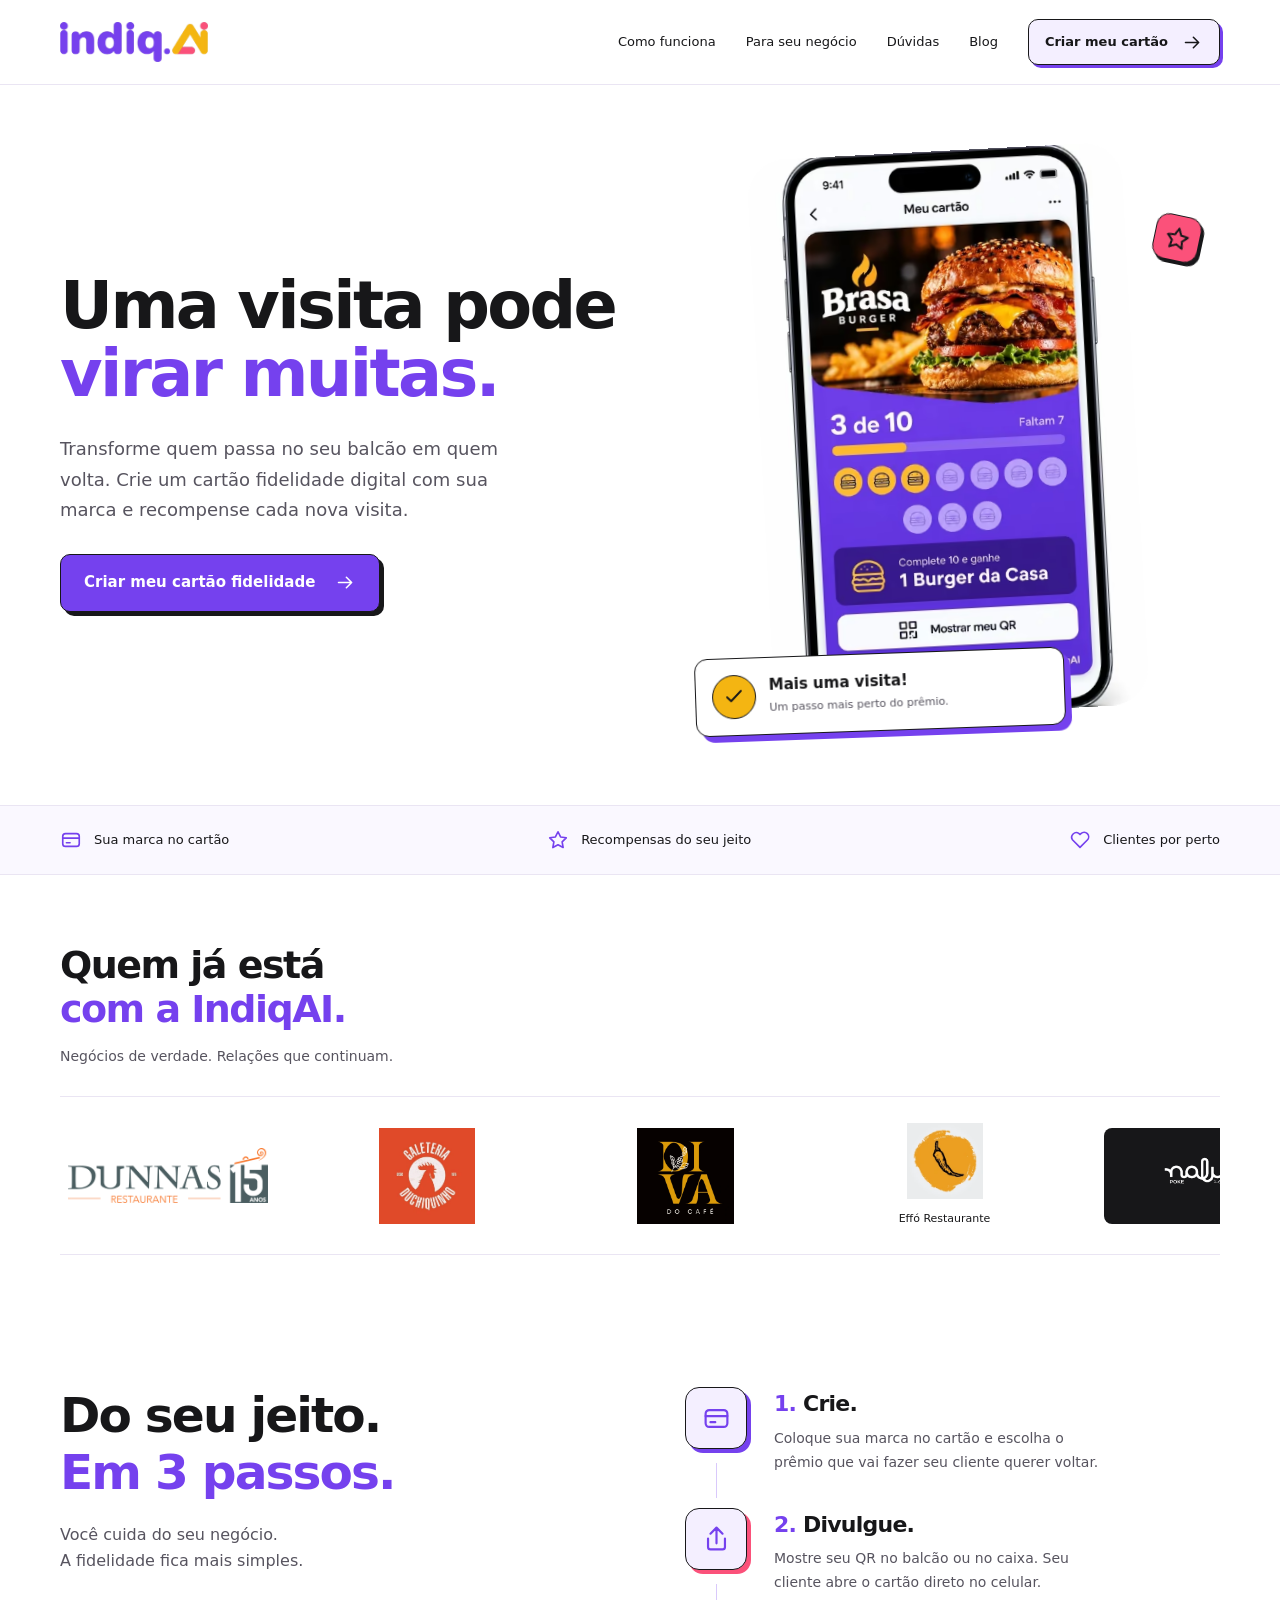
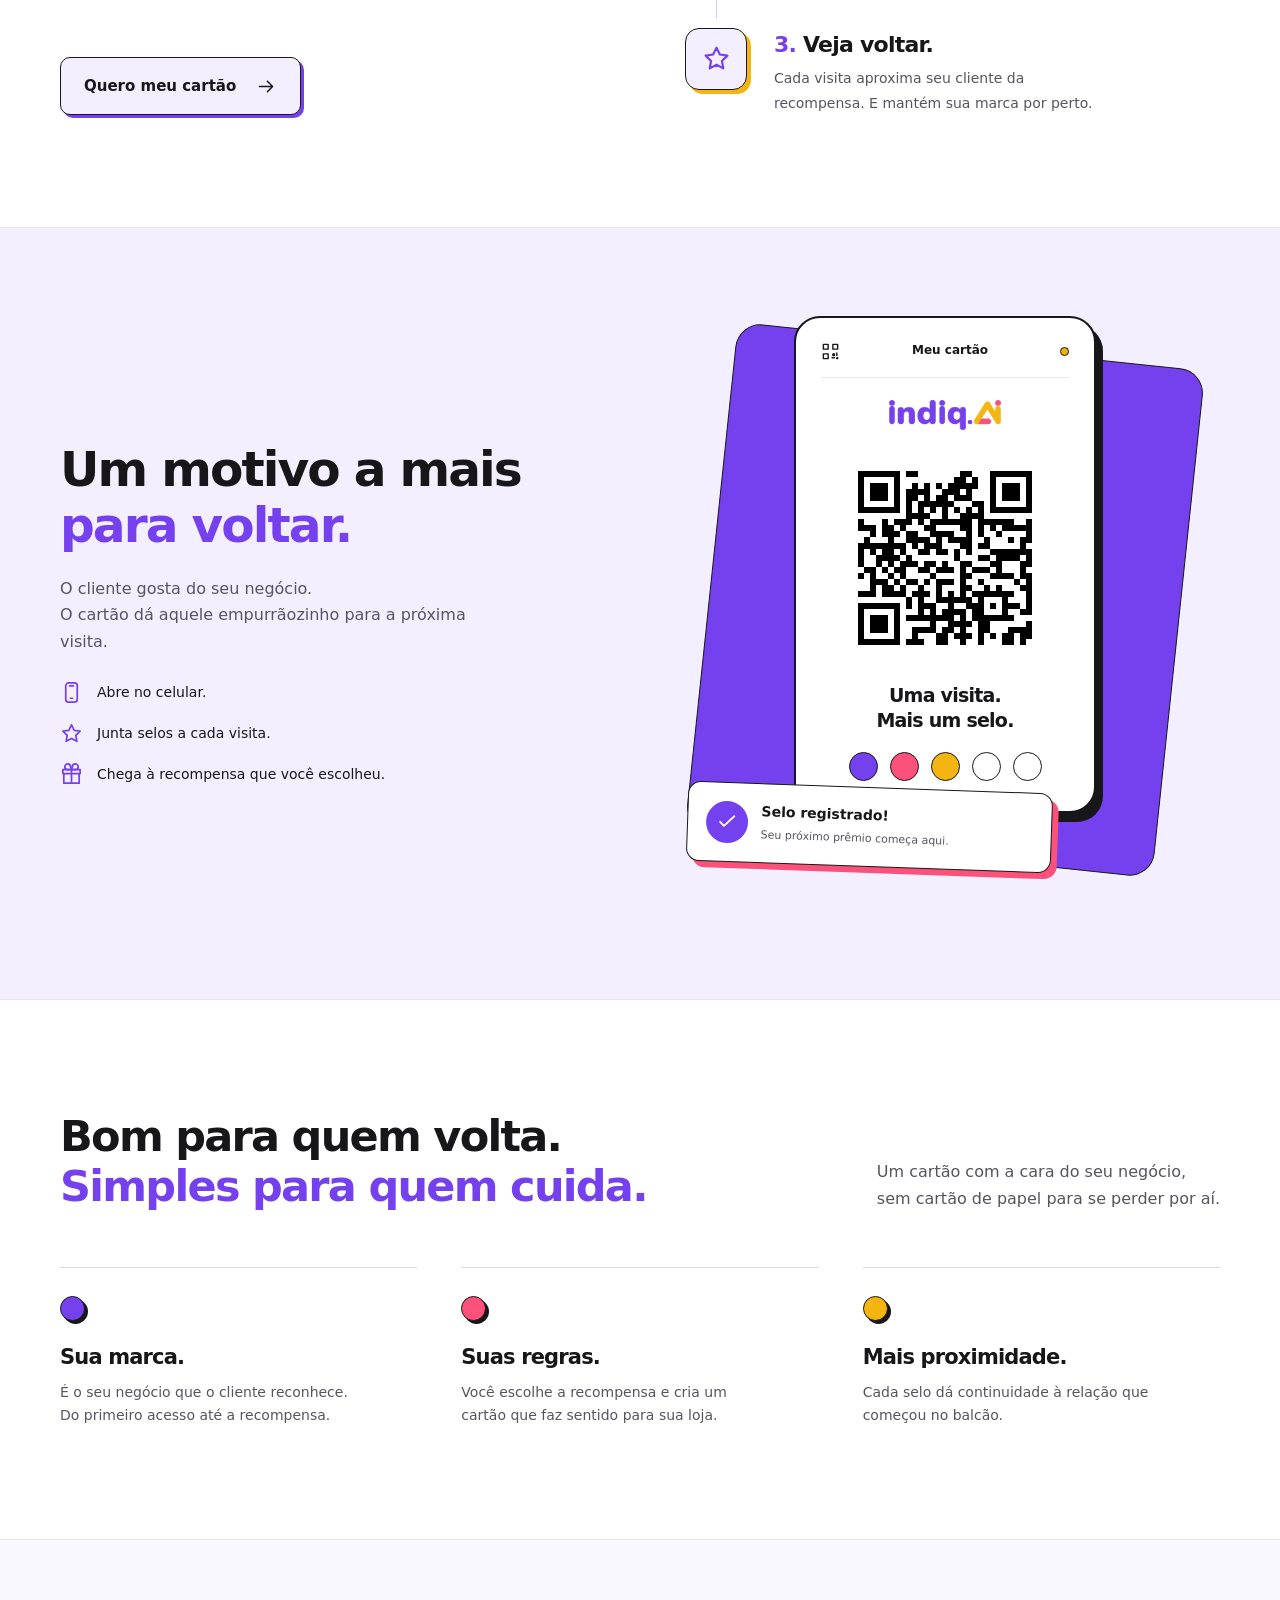
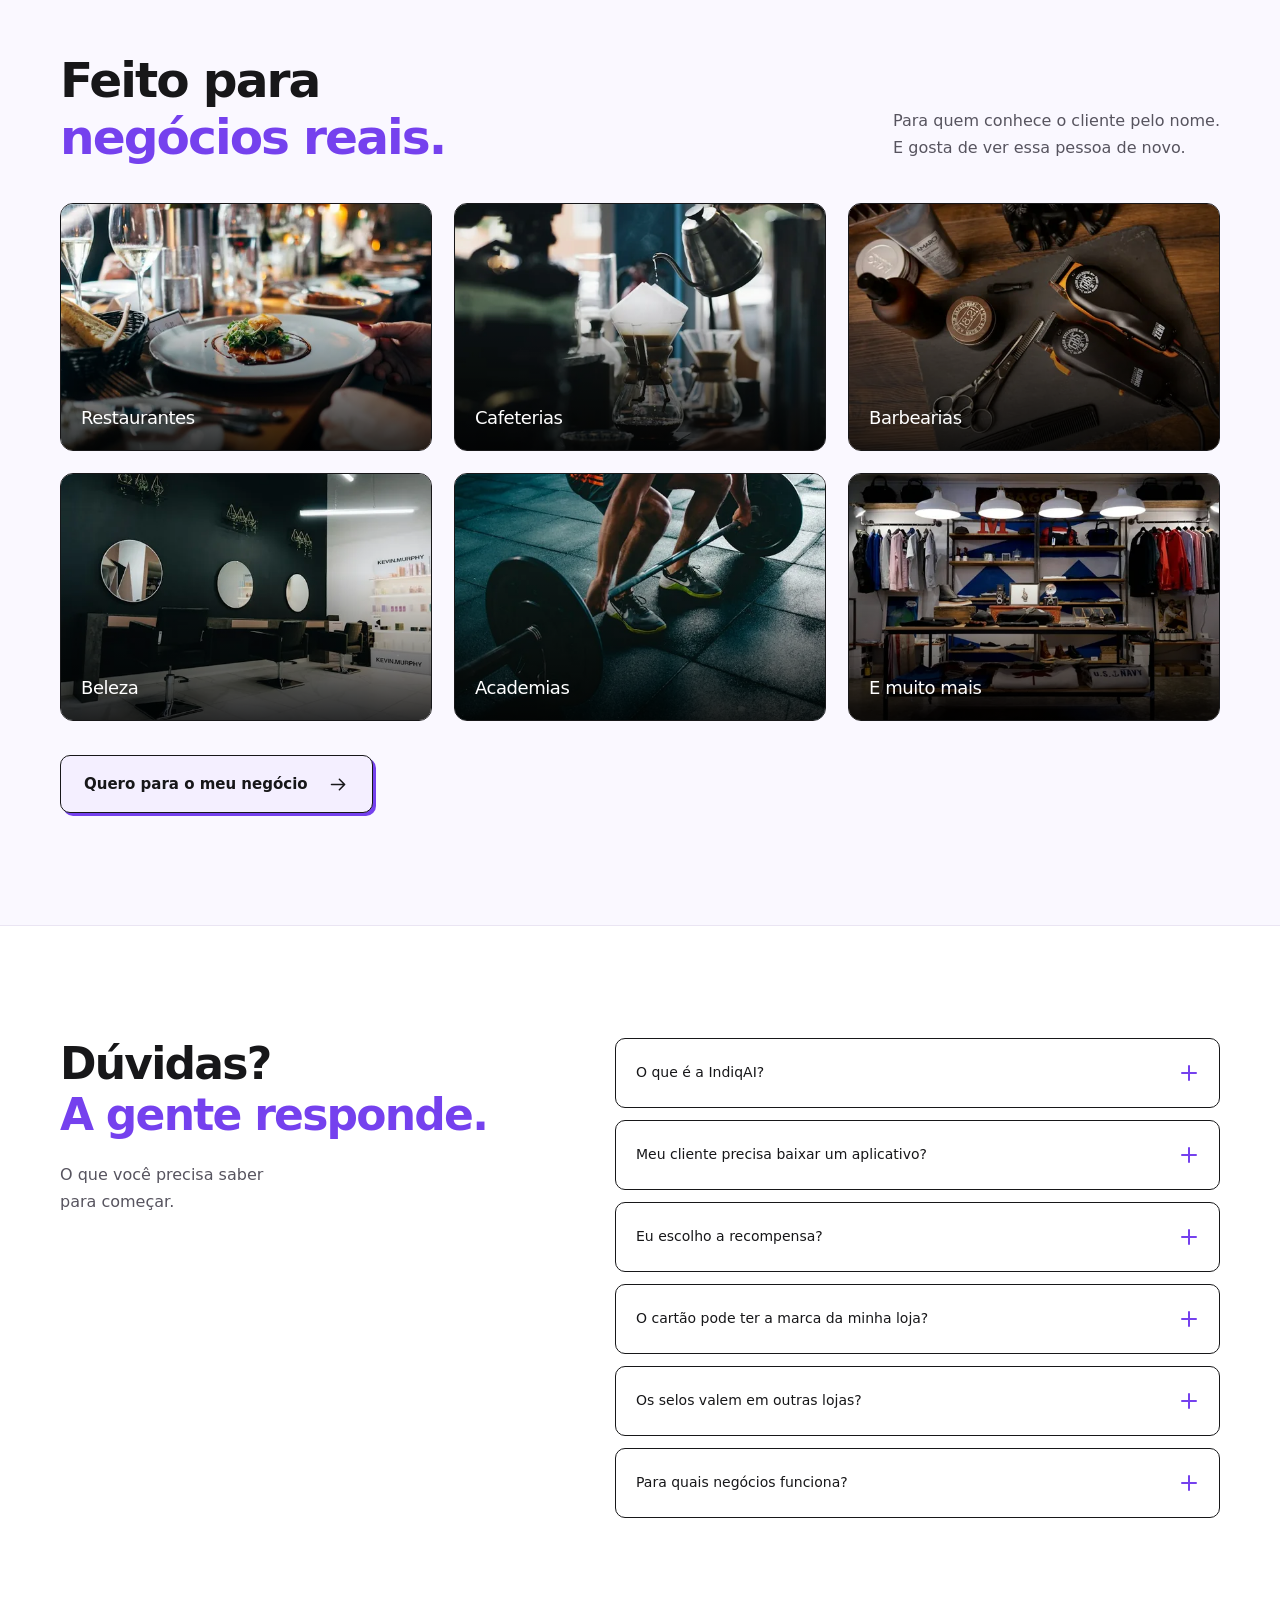
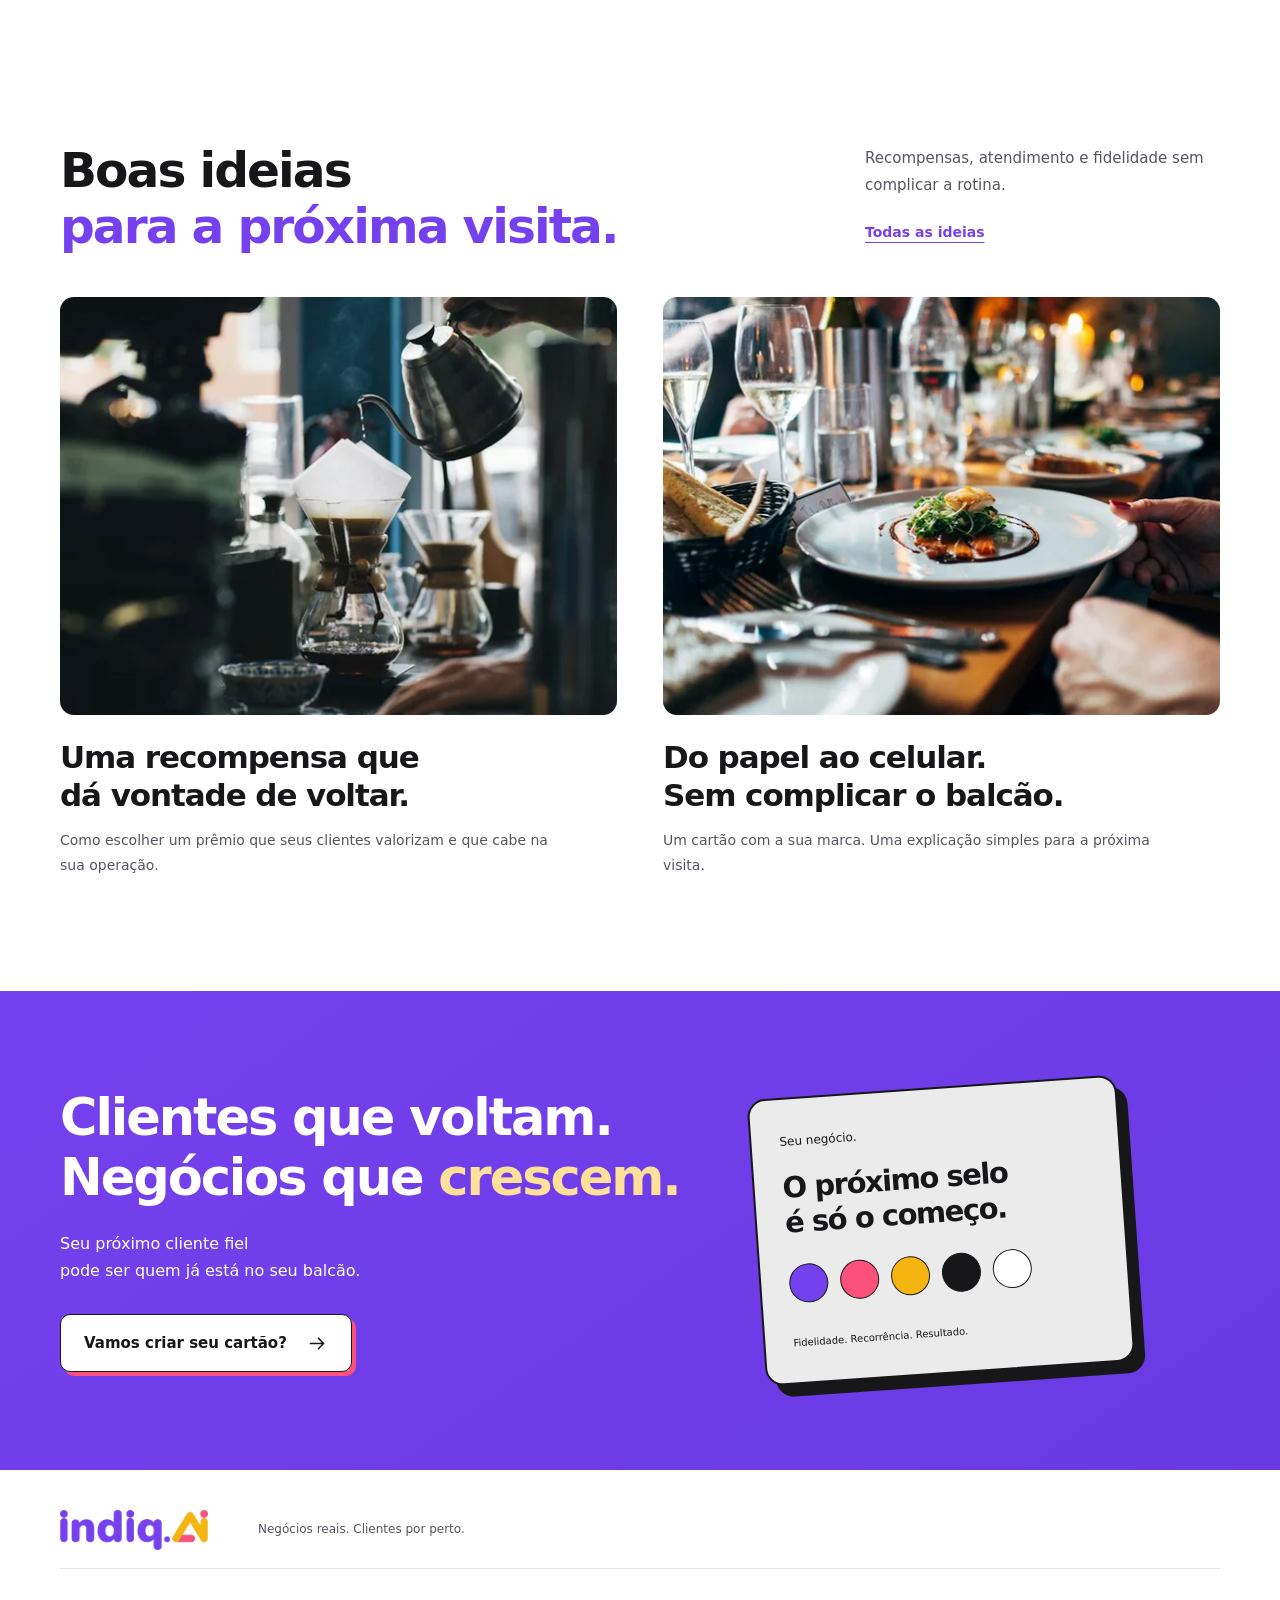
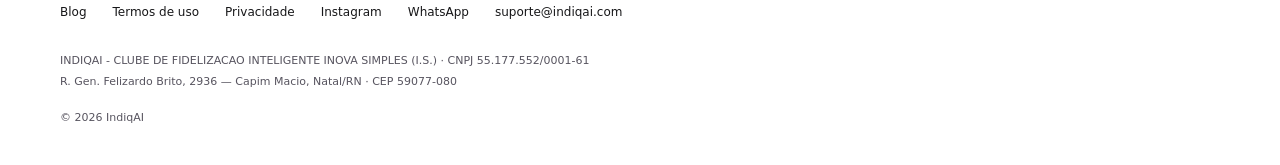
==== index.html @ dcc6f7d6 "Refine brand details, continuous motion, customer reel and blog" ====
<!doctype html>
<html lang="pt-BR">
<head>
  <meta charset="utf-8">
  <meta name="viewport" content="width=device-width, initial-scale=1">
  <script>document.documentElement.classList.add('js')</script>
  <meta name="theme-color" content="#7541ee">
  <title>IndiqAI — Uma visita pode virar muitas.</title>
  <meta name="description" content="Crie um cartão de fidelidade digital com a sua marca. Divulgue seu QR, registre visitas e dê aos seus clientes um motivo a mais para voltar.">
  <link rel="canonical" href="https://indiqai.com/">
  <link rel="icon" href="./assets/brand/indiqai-icon.png" type="image/png">
  <link rel="apple-touch-icon" href="./assets/brand/apple-touch-icon.png">
  <link rel="preload" href="./assets/fonts/poppins-400.woff2" as="font" type="font/woff2" crossorigin>
  <link rel="preload" href="./assets/fonts/poppins-600.woff2" as="font" type="font/woff2" crossorigin>
  <link rel="preload" href="./assets/card-demo-800.avif" as="image" type="image/avif" imagesrcset="./assets/card-demo-540.avif 540w, ./assets/card-demo-800.avif 800w" imagesizes="(max-width: 350px) 253px, (max-width: 767px) 302px, 375px" fetchpriority="high">
  <link rel="stylesheet" href="./styles.css">
  <script src="./site.js" defer></script>
  <meta property="og:type" content="website">
  <meta property="og:locale" content="pt_BR">
  <meta property="og:site_name" content="IndiqAI">
  <meta property="og:title" content="IndiqAI — Uma visita pode virar muitas.">
  <meta property="og:description" content="Sua marca no cartão. Um motivo a mais para o cliente voltar.">
  <meta property="og:url" content="https://indiqai.com/">
  <meta name="twitter:card" content="summary">
  <meta name="twitter:title" content="IndiqAI — Uma visita pode virar muitas.">
  <meta name="twitter:description" content="Cartão de fidelidade digital para negócios reais.">
  <script type="application/ld+json">
  {"@context": "https://schema.org", "@type": "Organization", "name": "IndiqAI", "legalName": "INDIQAI - CLUBE DE FIDELIZACAO INTELIGENTE INOVA SIMPLES (I.S.)", "taxID": "55.177.552/0001-61", "url": "https://indiqai.com/", "email": "suporte@indiqai.com", "sameAs": ["https://www.instagram.com/indiq.ai/"], "description": "Cartão fidelidade digital para negócios locais."}
  </script>
  <script type="application/ld+json">
  {"@context":"https://schema.org","@type":"FAQPage","mainEntity":[
    {"@type":"Question","name":"O que é a IndiqAI?","acceptedAnswer":{"@type":"Answer","text":"A IndiqAI ajuda negócios locais a criar um cartão de fidelidade digital com a própria marca. Você define a recompensa e seus clientes acumulam visitas até chegar ao prêmio."}},
    {"@type":"Question","name":"Meu cliente precisa baixar um aplicativo?","acceptedAnswer":{"@type":"Answer","text":"Não. O cartão pode ser acessado pelo navegador do celular. Assim, seu cliente participa sem precisar instalar um aplicativo."}},
    {"@type":"Question","name":"Eu escolho a recompensa?","acceptedAnswer":{"@type":"Answer","text":"Sim. A recompensa e as regras do cartão são do seu negócio. Pode ser aquele café, um produto ou um serviço que faça sentido para seus clientes."}},
    {"@type":"Question","name":"O cartão pode ter a marca da minha loja?","acceptedAnswer":{"@type":"Answer","text":"Sim. Seu cartão leva a identidade do seu negócio. O cliente reconhece a sua marca em cada visita."}},
    {"@type":"Question","name":"Os selos valem em outras lojas?","acceptedAnswer":{"@type":"Answer","text":"Não. Cada negócio tem o próprio cartão. Os selos e as recompensas ficam ligados à loja onde o cliente participa."}},
    {"@type":"Question","name":"Para quais negócios funciona?","acceptedAnswer":{"@type":"Answer","text":"Para negócios que atendem clientes recorrentes: restaurantes, cafeterias, barbearias, salões, academias e outros comércios e serviços locais."}}
  ]}
  </script>
</head>
<body>
  <svg class="svg-library" xmlns="http://www.w3.org/2000/svg" aria-hidden="true"><defs>
    <symbol id="i-arrow" viewBox="0 0 24 24"><path d="M4 12h15m-6-6 6 6-6 6"/></symbol>
    <symbol id="i-card" viewBox="0 0 24 24"><rect x="3" y="5" width="18" height="14" rx="3"/><path d="M3 10h18M7 15h4"/></symbol>
    <symbol id="i-share" viewBox="0 0 24 24"><path d="M12 16V3m-5 5 5-5 5 5M5 12v7a2 2 0 0 0 2 2h10a2 2 0 0 0 2-2v-7"/></symbol>
    <symbol id="i-qr" viewBox="0 0 24 24"><path d="M3 3h6v6H3zM15 3h6v6h-6zM3 15h6v6H3zM15 15h2v2h-2zM20 14v3M14 20h3M20 20h1v1h-1z"/></symbol>
    <symbol id="i-star" viewBox="0 0 24 24"><path d="m12 3 2.8 5.7 6.2.9-4.5 4.4 1.1 6.2-5.6-3-5.6 3 1.1-6.2L3 9.6l6.2-.9z"/></symbol>
    <symbol id="i-check" viewBox="0 0 24 24"><path d="m5 12 4 4L19 6"/></symbol>
    <symbol id="i-gift" viewBox="0 0 24 24"><path d="M4 11h16v10H4zM3 7h18v4H3zM12 7v14"/><path d="M12 7H8a3 3 0 1 1 3-3l1 3Zm0 0h4a3 3 0 1 0-3-3l-1 3Z"/></symbol>
    <symbol id="i-heart" viewBox="0 0 24 24"><path d="M20 5a5 5 0 0 0-7 0l-1 1-1-1a5 5 0 0 0-7 7l8 8 8-8a5 5 0 0 0 0-7Z"/></symbol>
    <symbol id="i-phone" viewBox="0 0 24 24"><rect x="6" y="2" width="12" height="20" rx="3"/><path d="M10 5h4M11 18h2"/></symbol>
  </defs></svg>
  <a class="skip-link" href="#conteudo">Pular para o conteúdo</a>
  <header class="site-header">
    <div class="wrap header-inner">
      <a class="brand" href="#topo" aria-label="IndiqAI, início"><img src="./assets/brand/indiqai-logo.webp" width="148" height="40" alt=""></a>
      <button class="menu-toggle" aria-expanded="false" aria-controls="menu" aria-label="Abrir menu"><span></span><span></span></button>
      <nav class="nav" id="menu" aria-label="Navegação principal">
        <a href="#como-funciona">Como funciona</a><a href="#para-quem">Para seu negócio</a><a href="#duvidas">Dúvidas</a><a href="./blog/">Blog</a>
        <a class="button button-small" href="https://card.indiqai.com/#inicio"><span>Criar meu cartão</span><svg aria-hidden="true"><use href="#i-arrow"/></svg></a>
      </nav>
    </div>
  </header>
  <main id="conteudo">
    <section class="hero wrap" id="topo" aria-labelledby="hero-title">
      <div class="hero-copy">
        <h1 id="hero-title"><span>Uma visita pode</span><span class="purple">virar muitas.</span></h1>
        <p class="hero-lede">Transforme quem passa no seu balcão em quem volta. Crie um cartão fidelidade digital com sua marca e recompense cada nova visita.</p>
        <div class="hero-actions"><a class="button" href="https://card.indiqai.com/#inicio"><span>Criar meu cartão fidelidade</span><svg aria-hidden="true"><use href="#i-arrow"/></svg></a></div>

      </div>
      <div class="hero-scene" data-scene="hero" aria-label="Ilustração de um cartão digital de fidelidade">

        <div class="reward-seal" aria-hidden="true"><svg><use href="#i-star"/></svg></div>
        <picture><source type="image/avif" srcset="./assets/card-demo-540.avif 540w, ./assets/card-demo-800.avif 800w" sizes="(max-width: 350px) 253px, (max-width: 767px) 302px, 375px"><img class="hero-phone" src="./assets/card-demo-800.webp" srcset="./assets/card-demo-540.webp 540w, ./assets/card-demo-800.webp 800w" sizes="(max-width: 350px) 253px, (max-width: 767px) 302px, 375px" width="800" height="1200" alt="Cartão de demonstração da marca fictícia Brasa Burger: três de dez selos, progresso e um hambúrguer como recompensa." fetchpriority="high"></picture>
        <div class="visit-ticket"><span class="ticket-check" aria-hidden="true"><svg><use href="#i-check"/></svg></span><div><strong>Mais uma visita!</strong><span>Um passo mais perto do prêmio.</span></div></div>

      </div>
    </section>
    <div class="brand-line" aria-label="O cartão é do seu negócio"><div class="wrap"><span><svg aria-hidden="true"><use href="#i-card"/></svg>Sua marca no cartão</span><span><svg aria-hidden="true"><use href="#i-star"/></svg>Recompensas do seu jeito</span><span><svg aria-hidden="true"><use href="#i-heart"/></svg>Clientes por perto</span></div></div>
<section class="clients-section wrap" aria-labelledby="clients-title"><div class="clients-heading"><div><h2 id="clients-title">Quem já está<br><span class="purple">com a IndiqAI.</span></h2><p>Negócios de verdade. Relações que continuam.</p></div></div><div class="clients-viewport" role="region" aria-label="Clientes da IndiqAI"><div class="clients-track"><ul class="clients-group"><li><img src="./assets/clients/dunnas.webp" alt="Dunnas Restaurante" width="200" height="96" loading="lazy" decoding="async"></li><li><img src="./assets/clients/duchiquinho.webp" alt="Galeteria DuChiquinho" width="200" height="96" loading="lazy" decoding="async"></li><li><img src="./assets/clients/diva.webp" alt="Diva do Café" width="200" height="96" loading="lazy" decoding="async"></li><li><img src="./assets/clients/effo.webp" alt="Effó" width="200" height="96" loading="lazy" decoding="async"><span aria-hidden="true">Effó Restaurante</span></li><li><img src="./assets/clients/nalu.webp" alt="Nalu Poke" width="200" height="96" loading="lazy" decoding="async"></li><li><img src="./assets/clients/servclub.webp" alt="ServClub" width="200" height="96" loading="lazy" decoding="async"></li><li><img src="./assets/clients/visione.webp" alt="Óticas Visione" width="200" height="96" loading="lazy" decoding="async"></li><li><img src="./assets/clients/conexao-hub.svg" alt="Conexão Hub" width="200" height="96" loading="lazy" decoding="async"></li></ul><ul class="clients-group clients-repeat" aria-hidden="true"><li><img src="./assets/clients/dunnas.webp" alt="" width="200" height="96" loading="lazy" decoding="async"></li><li><img src="./assets/clients/duchiquinho.webp" alt="" width="200" height="96" loading="lazy" decoding="async"></li><li><img src="./assets/clients/diva.webp" alt="" width="200" height="96" loading="lazy" decoding="async"></li><li><img src="./assets/clients/effo.webp" alt="" width="200" height="96" loading="lazy" decoding="async"><span aria-hidden="true">Effó Restaurante</span></li><li><img src="./assets/clients/nalu.webp" alt="" width="200" height="96" loading="lazy" decoding="async"></li><li><img src="./assets/clients/servclub.webp" alt="" width="200" height="96" loading="lazy" decoding="async"></li><li><img src="./assets/clients/visione.webp" alt="" width="200" height="96" loading="lazy" decoding="async"></li><li><img src="./assets/clients/conexao-hub.svg" alt="" width="200" height="96" loading="lazy" decoding="async"></li></ul></div></div></section>
    <section class="section how wrap" id="como-funciona" aria-labelledby="how-title">
      <div class="section-intro"><h2 id="how-title">Do seu jeito.<br><span class="purple">Em 3 passos.</span></h2><p>Você cuida do seu negócio.<br>A fidelidade fica mais simples.</p></div>
      <ol class="steps">
        <li><span class="step-art" aria-hidden="true"><svg><use href="#i-card"/></svg></span><div><h3><span>1.</span> Crie.</h3><p>Coloque sua marca no cartão e escolha o prêmio que vai fazer seu cliente querer voltar.</p></div></li>
        <li><span class="step-art" aria-hidden="true"><svg><use href="#i-share"/></svg></span><div><h3><span>2.</span> Divulgue.</h3><p>Mostre seu QR no balcão ou no caixa. Seu cliente abre o cartão direto no celular.</p></div></li>
        <li><span class="step-art" aria-hidden="true"><svg><use href="#i-star"/></svg></span><div><h3><span>3.</span> Veja voltar.</h3><p>Cada visita aproxima seu cliente da recompensa. E mantém sua marca por perto.</p></div></li>
      </ol>
      <a class="button how-cta" href="https://card.indiqai.com/#inicio"><span>Quero meu cartão</span><svg aria-hidden="true"><use href="#i-arrow"/></svg></a>
    </section>
    <section class="customer-section" aria-labelledby="customer-title">
      <div class="wrap customer-layout">
        <div class="customer-copy"><h2 id="customer-title">Um motivo a mais<br><span class="purple">para voltar.</span></h2><p>O cliente gosta do seu negócio.<br>O cartão dá aquele empurrãozinho para a próxima visita.</p><ul class="benefit-list"><li><svg aria-hidden="true"><use href="#i-phone"/></svg><span>Abre no celular.</span></li><li><svg aria-hidden="true"><use href="#i-star"/></svg><span>Junta selos a cada visita.</span></li><li><svg aria-hidden="true"><use href="#i-gift"/></svg><span>Chega à recompensa que você escolheu.</span></li></ul></div>
        <div class="qr-scene" data-scene="qr">
          <div class="qr-backplate" aria-hidden="true"></div>
          <div class="qr-card"><div class="qr-heading"><svg aria-hidden="true"><use href="#i-qr"/></svg><strong>Meu cartão</strong><span class="qr-dot" aria-hidden="true"></span></div><div class="qr-brand"><img src="./assets/brand/indiqai-logo.webp" width="112" height="30" alt="IndiqAI"></div><div class="qr-code"><img src="./assets/demo-qr.svg" width="222" height="222" alt="QR de demonstração que leva à página do IndiqAI Card."><div class="scan-line" aria-hidden="true"></div></div><p>Uma visita.<br>Mais um selo.</p><div class="demo-stamps" aria-hidden="true"><i></i><i></i><i class="stamp-new"></i><i></i><i></i></div></div>
          <div class="reward-ticket"><span aria-hidden="true"><svg><use href="#i-check"/></svg></span><div><strong>Selo registrado!</strong><p>Seu próximo prêmio começa aqui.</p></div></div>

        </div>
      </div>
    </section>
    <section class="section owner wrap" aria-labelledby="owner-title">
      <div class="owner-heading"><h2 id="owner-title">Bom para quem volta.<br><span class="purple">Simples para quem cuida.</span></h2><p>Um cartão com a cara do seu negócio,<br class="desktop-break"> sem cartão de papel para se perder por aí.</p></div>
      <div class="owner-benefits"><article><span class="owner-mark mark-purple" aria-hidden="true"></span><h3>Sua marca.</h3><p>É o seu negócio que o cliente reconhece. Do primeiro acesso até a recompensa.</p></article><article><span class="owner-mark mark-pink" aria-hidden="true"></span><h3>Suas regras.</h3><p>Você escolhe a recompensa e cria um cartão que faz sentido para sua loja.</p></article><article><span class="owner-mark mark-gold" aria-hidden="true"></span><h3>Mais proximidade.</h3><p>Cada selo dá continuidade à relação que começou no balcão.</p></article></div>
    </section>
    <section class="audience-section" id="para-quem" aria-labelledby="audience-title"><div class="wrap section">
      <div class="audience-intro"><h2 id="audience-title">Feito para<br><span class="purple">negócios reais.</span></h2><p>Para quem conhece o cliente pelo nome.<br>E gosta de ver essa pessoa de novo.</p></div>
      <div class="audience-grid">
        <figure class="business-card"><img src="./assets/photos/restaurantes.webp" width="560" height="420" alt="Mesa posta em um restaurante." loading="lazy" decoding="async"><figcaption>Restaurantes</figcaption></figure>
        <figure class="business-card"><img src="./assets/photos/cafeterias.webp" width="560" height="420" alt="Preparo de café filtrado em uma cafeteria." loading="lazy" decoding="async"><figcaption>Cafeterias</figcaption></figure>
        <figure class="business-card"><img src="./assets/photos/barbearias.webp" width="560" height="420" alt="Instrumentos de trabalho de uma barbearia." loading="lazy" decoding="async"><figcaption>Barbearias</figcaption></figure>
        <figure class="business-card"><img src="./assets/photos/beleza.webp" width="560" height="420" alt="Ambiente de um salão de beleza." loading="lazy" decoding="async"><figcaption>Beleza</figcaption></figure>
        <figure class="business-card"><img src="./assets/photos/academias.webp" width="560" height="420" alt="Pessoa treinando em uma academia." loading="lazy" decoding="async"><figcaption>Academias</figcaption></figure>
        <figure class="business-card"><img src="./assets/photos/comercio.webp" width="560" height="420" alt="Interior de uma loja de roupas." loading="lazy" decoding="async"><figcaption>E muito mais</figcaption></figure>
      </div>
      <a class="button audience-cta" href="https://card.indiqai.com/#inicio"><span>Quero para o meu negócio</span><svg aria-hidden="true"><use href="#i-arrow"/></svg></a>
    </div></section>
    <section class="section faq wrap" id="duvidas" aria-labelledby="faq-title">
      <div class="faq-intro"><h2 id="faq-title">Dúvidas?<br><span class="purple">A gente responde.</span></h2><p>O que você precisa saber<br>para começar.</p></div>
      <div class="faq-list">
        <details class="faq-item"><summary>O que é a IndiqAI?<span class="faq-plus" aria-hidden="true"></span></summary><div class="faq-body"><p>A IndiqAI ajuda negócios locais a criar um cartão de fidelidade digital com a própria marca. Você define a recompensa e seus clientes acumulam visitas até chegar ao prêmio.</p></div></details>
        <details class="faq-item"><summary>Meu cliente precisa baixar um aplicativo?<span class="faq-plus" aria-hidden="true"></span></summary><div class="faq-body"><p>Não. O cartão pode ser acessado pelo navegador do celular. Assim, seu cliente participa sem precisar instalar um aplicativo.</p></div></details>
        <details class="faq-item"><summary>Eu escolho a recompensa?<span class="faq-plus" aria-hidden="true"></span></summary><div class="faq-body"><p>Sim. A recompensa e as regras do cartão são do seu negócio. Pode ser aquele café, um produto ou um serviço que faça sentido para seus clientes.</p></div></details>
        <details class="faq-item"><summary>O cartão pode ter a marca da minha loja?<span class="faq-plus" aria-hidden="true"></span></summary><div class="faq-body"><p>Sim. Seu cartão leva a identidade do seu negócio. O cliente reconhece a sua marca em cada visita.</p></div></details>
        <details class="faq-item"><summary>Os selos valem em outras lojas?<span class="faq-plus" aria-hidden="true"></span></summary><div class="faq-body"><p>Não. Cada negócio tem o próprio cartão. Os selos e as recompensas ficam ligados à loja onde o cliente participa.</p></div></details>
        <details class="faq-item"><summary>Para quais negócios funciona?<span class="faq-plus" aria-hidden="true"></span></summary><div class="faq-body"><p>Para negócios que atendem clientes recorrentes: restaurantes, cafeterias, barbearias, salões, academias e outros comércios e serviços locais.</p></div></details>
      </div>
    </section>
<section class="section journal-teaser wrap" aria-labelledby="blog-title"><div class="journal-heading"><h2 id="blog-title">Boas ideias<br><span class="purple">para a próxima visita.</span></h2><div><p>Recompensas, atendimento e fidelidade sem complicar a rotina.</p><a class="journal-all" href="./blog/">Todas as ideias</a></div></div><div class="journal-list"><article class="journal-entry"><a class="journal-link" href="./blog/como-escolher-a-recompensa/" aria-labelledby="article-0"><div class="journal-photo"><img src="./assets/photos/cafeterias.webp" width="560" height="420" alt="" loading="lazy" decoding="async"></div><div class="journal-copy"><h3 id="article-0">Uma recompensa que dá vontade de voltar.</h3><p>Como escolher um prêmio que seus clientes valorizam e que cabe na sua operação.</p></div></a></article><article class="journal-entry"><a class="journal-link" href="./blog/cartao-fidelidade-digital/" aria-labelledby="article-1"><div class="journal-photo"><img src="./assets/photos/restaurantes.webp" width="560" height="420" alt="" loading="lazy" decoding="async"></div><div class="journal-copy"><h3 id="article-1">Do papel ao celular. Sem complicar o balcão.</h3><p>Um cartão com a sua marca. Uma explicação simples para a próxima visita.</p></div></a></article></div></section>
    <section class="closing" aria-labelledby="closing-title"><div class="wrap closing-inner"><div class="closing-copy"><h2 id="closing-title">Clientes que voltam.<br>Negócios que <span>crescem.</span></h2><p>Seu próximo cliente fiel<br>pode ser quem já está no seu balcão.</p><a class="button button-on-purple" href="https://card.indiqai.com/#inicio"><span>Vamos criar seu cartão?</span><svg aria-hidden="true"><use href="#i-arrow"/></svg></a></div><div class="closing-card" aria-hidden="true"><span>Seu negócio.</span><strong>O próximo selo<br>é só o começo.</strong><div><i></i><i></i><i></i><i></i><i></i></div><small>Fidelidade. Recorrência. Resultado.</small></div></div></section>
  </main>
  <footer class="site-footer"><div class="wrap footer-inner"><a class="brand" href="#topo" aria-label="IndiqAI, início"><img src="./assets/brand/indiqai-logo.webp" width="148" height="40" alt=""></a><p>Negócios reais. Clientes por perto.</p><div class="footer-links"><a href="./blog/">Blog</a><a href="./termos/">Termos de uso</a><a href="./privacidade/">Privacidade</a><a href="https://www.instagram.com/indiq.ai/">Instagram</a><a href="https://wa.me/5511999922986">WhatsApp</a><a href="mailto:suporte@indiqai.com">suporte@indiqai.com</a></div><address>INDIQAI - CLUBE DE FIDELIZACAO INTELIGENTE INOVA SIMPLES (I.S.) · CNPJ 55.177.552/0001-61<br>R. Gen. Felizardo Brito, 2936 — Capim Macio, Natal/RN · CEP 59077-080</address><small>© 2026 IndiqAI</small></div></footer>
</body>
</html>
---- styles.css ----
@font-face{font-family:Poppins;src:url('./assets/fonts/poppins-400.woff2') format('woff2');font-weight:400;font-display:swap}
@font-face{font-family:Poppins;src:url('./assets/fonts/poppins-500.woff2') format('woff2');font-weight:500;font-display:swap}
@font-face{font-family:Poppins;src:url('./assets/fonts/poppins-600.woff2') format('woff2');font-weight:600;font-display:swap}
@font-face{font-family:Poppins;src:url('./assets/fonts/poppins-700.woff2') format('woff2');font-weight:700;font-display:swap}
:root{--violet:#7541ee;--purple-ink:#6432d2;--pink:#fb517a;--gold:#f4b512;--black:#171719;--neutral:#ebebeb;--lavender:#f4efff;--muted:#57545f;--ease:cubic-bezier(.22,1,.36,1);font-family:Poppins,system-ui,sans-serif;color:var(--black);background:#fff;font-synthesis:none;scroll-behavior:smooth;scroll-padding-top:96px}
*{box-sizing:border-box}body{margin:0;font-size:16px;line-height:1.65;-webkit-font-smoothing:antialiased}h1,h2,h3,p,figure{margin:0}h1,h2,h3{line-height:1.15;letter-spacing:-.045em;font-weight:600}a{color:inherit;text-underline-offset:5px}button{font:inherit}img{display:block;max-width:100%;height:auto}svg{width:24px;height:24px;fill:none;stroke:currentColor;stroke-width:1.8;stroke-linecap:round;stroke-linejoin:round;flex:none}.svg-library{position:absolute;width:0;height:0;overflow:hidden}.wrap{width:min(1160px,calc(100% - 64px));margin-inline:auto}.purple{color:var(--purple-ink)}::selection{background:#dfd1ff;color:#171719}:focus-visible{outline:3px solid var(--purple-ink);outline-offset:5px}.closing :focus-visible{outline-color:var(--gold)}.skip-link{position:fixed;top:12px;left:12px;z-index:30;background:#fff;padding:12px 18px;border:2px solid var(--black);transform:translateY(-160%)}.skip-link:focus{transform:none}
.button{--shadow:var(--violet);display:inline-flex;justify-content:center;align-items:center;gap:20px;min-height:58px;padding:14px 23px;border:1.5px solid var(--black);border-radius:10px;background:#fff;color:var(--black);font-weight:500;font-size:15px;line-height:1.4;text-decoration:none;transition:transform 160ms var(--ease),box-shadow 160ms var(--ease),border-color 160ms;position:relative;max-width:100%;-webkit-tap-highlight-color:transparent}.button svg{width:21px;height:21px;transition:transform 180ms var(--ease)}.button:hover{border-color:var(--shadow);box-shadow:5px 5px 0 var(--shadow);transform:translate(-2px,-2px)}.button:hover svg{transform:translateX(3px)}.button:active{transform:translate(1px,1px);box-shadow:2px 2px 0 var(--shadow)}.button-small{min-height:46px;padding:10px 16px;font-size:13px;gap:14px}.text-link{display:inline-flex;gap:12px;align-items:center;min-height:44px;color:var(--purple-ink);font-size:14px;font-weight:500;text-decoration:none}.text-link:hover{text-decoration:underline}.text-link span{font-size:23px}
.site-header{position:sticky;top:0;z-index:20;background:rgba(255,255,255,.97);border-bottom:1px solid #eae5f3}.header-inner{height:84px;display:flex;align-items:center;justify-content:space-between;gap:24px}.brand{display:inline-flex;align-items:center;min-height:44px;flex:none}.brand img{width:148px;height:40px;object-fit:contain}.nav{display:flex;align-items:center;gap:30px}.nav>a:not(.button){font-size:13px;display:inline-flex;align-items:center;min-height:44px;text-decoration:none}.nav>a:not(.button):hover{color:var(--purple-ink)}.menu-toggle{display:none}
.hero{display:grid;grid-template-columns:minmax(0,1.08fr) minmax(0,1fr);align-items:center;gap:30px;padding-block:62px 38px;min-height:720px}.hero-copy{padding-bottom:30px}.hero h1{font-size:clamp(56px,5.7vw,80px);letter-spacing:-.06em;line-height:1.04}.hero h1 span{display:block}.hero-lede{max-width:480px;margin-top:26px;font-size:18px;line-height:1.7;color:var(--muted)}.hero-actions{display:flex;align-items:flex-start;flex-direction:column;gap:12px;margin-top:28px}.hero-note{font-size:12px;color:var(--muted);margin-top:13px}.hero-scene{position:relative;height:610px;min-width:0;isolation:isolate}.scene-backplate{position:absolute;inset:75px 26px 90px 23px;border-radius:38px;background:var(--lavender);transform:rotate(5deg);z-index:-1}.hero-phone{position:absolute;width:375px;max-width:86%;height:auto;top:4px;left:50%;transform:translateX(-50%) rotate(-4deg);border-radius:36px}.scene-dot{position:absolute;width:30px;height:30px;border:1.5px solid var(--black);border-radius:50%;z-index:1}.dot-pink{background:var(--pink);top:68px;right:20px;box-shadow:3px 3px 0 var(--black)}.dot-gold{background:var(--gold);bottom:94px;left:3px;width:20px;height:20px}.visit-ticket{position:absolute;bottom:67px;left:18px;right:12px;max-width:370px;display:flex;align-items:center;gap:13px;background:#fff;border:1.5px solid var(--black);border-radius:13px;padding:16px;box-shadow:6px 6px 0 var(--violet);transform:rotate(-2deg);z-index:2}.ticket-check{width:44px;height:44px;border-radius:50%;border:1.5px solid var(--black);display:grid;place-items:center;background:var(--gold);flex:none}.visit-ticket strong{display:block;font-size:15px;line-height:1.4}.visit-ticket div>span{font-size:11px;display:block;margin-top:3px;color:var(--muted)}.scene-caption{position:absolute;bottom:4px;left:0;width:100%;text-align:center;font-size:10px;color:var(--muted)}
.brand-line{border-block:1px solid #eae5f3;background:#faf8ff}.brand-line>.wrap{display:flex;justify-content:space-between;gap:20px;padding-block:23px}.brand-line span{display:flex;align-items:center;gap:12px;font-size:13px;font-weight:500}.brand-line svg{color:var(--purple-ink);width:22px;height:22px}.section{padding-block:112px}h2{font-size:clamp(34px,3.8vw,50px);line-height:1.16}.section-intro>p,.customer-copy>p,.owner-heading>p,.audience-intro>p,.faq-intro>p{margin-top:22px;color:var(--muted);font-size:16px}.how{display:grid;grid-template-columns:minmax(0,1fr) minmax(0,1fr);column-gap:90px;align-items:start}.steps{list-style:none;margin:0;padding:0;grid-column:2;grid-row:1 / span 2}.steps li{display:grid;grid-template-columns:66px minmax(0,1fr);gap:23px;align-items:start;padding-bottom:33px;position:relative}.steps li:last-child{padding-bottom:0}.steps li:not(:last-child)::after{content:'';position:absolute;top:76px;bottom:10px;left:31px;width:1px;background:#d9c9fb}.step-art{width:62px;height:62px;display:grid;place-items:center;border:1.5px solid var(--black);border-radius:14px;background:var(--lavender);box-shadow:4px 4px 0 var(--violet)}.steps li:nth-child(2) .step-art{box-shadow:4px 4px 0 var(--pink)}.steps li:nth-child(3) .step-art{box-shadow:4px 4px 0 var(--gold)}.step-art svg{width:29px;height:29px;color:var(--purple-ink)}.steps h3{font-size:22px;letter-spacing:-.035em;margin:4px 0 9px}.steps h3 span{color:var(--purple-ink)}.steps p{font-size:14px;line-height:1.75;color:var(--muted);max-width:330px}.how-cta{justify-self:start;align-self:end;margin-top:35px}
.customer-section{background:var(--lavender);border-block:1px solid #eae5f3}.customer-layout{display:grid;grid-template-columns:minmax(0,1fr) minmax(0,1fr);align-items:center;gap:60px;padding-block:88px}.customer-copy>p{max-width:425px}.benefit-list{list-style:none;padding:0;margin:26px 0 0;display:grid;gap:18px}.benefit-list li{display:flex;align-items:center;gap:14px;font-size:14px}.benefit-list svg{color:var(--purple-ink);width:23px;height:23px}.qr-scene{position:relative;height:580px;isolation:isolate}.qr-backplate{position:absolute;inset:29px 40px 56px;border:1.5px solid var(--black);border-radius:25px;background:var(--violet);transform:rotate(6deg);z-index:-1}.qr-card{position:absolute;width:302px;max-width:80%;left:50%;top:0;transform:translateX(-50%) rotate(-4deg);border:2px solid var(--black);border-radius:26px;background:#fff;padding:23px 25px 30px;box-shadow:7px 9px 0 var(--black)}.qr-heading{display:flex;align-items:center;justify-content:space-between;gap:10px;padding-bottom:16px;border-bottom:1px solid #eae5f3;font-size:12px}.qr-heading svg{width:19px;height:19px}.qr-dot{width:9px;height:9px;border:1px solid var(--black);border-radius:50%;background:var(--gold)}.qr-brand{display:flex;justify-content:center;margin:22px 0 17px}.qr-brand img{width:112px;height:30px}.qr-code{position:relative;background:#fff;width:192px;max-width:100%;margin:auto}.qr-code img{width:100%;height:auto}.scan-line{position:absolute;inset:10% -3px auto;height:3px;background:var(--violet);opacity:0;box-shadow:0 0 0 5px #7541ee18;pointer-events:none}.qr-card>p{text-align:center;font-size:19px;font-weight:600;line-height:1.3;letter-spacing:-.04em;margin-top:14px}.demo-stamps{display:flex;gap:12px;justify-content:center;margin-top:20px}.demo-stamps i{display:block;width:29px;height:29px;border:1.5px solid var(--black);border-radius:50%;background:#fff}.demo-stamps i:first-child{background:var(--violet)}.demo-stamps i:nth-child(2){background:var(--pink)}.demo-stamps .stamp-new{background:var(--gold)}.reward-ticket{position:absolute;bottom:54px;left:17px;right:0;max-width:365px;display:flex;align-items:center;gap:13px;background:#fff;border:1.5px solid var(--black);border-radius:13px;padding:18px;box-shadow:6px 6px 0 var(--pink);transform:rotate(2deg)}.reward-ticket>span{width:42px;height:42px;display:grid;place-items:center;background:var(--violet);color:#fff;border-radius:50%;flex:none}.reward-ticket strong{font-size:14px;line-height:1.4;display:block}.reward-ticket p{font-size:11px;color:var(--muted);margin-top:4px}.qr-caption{position:absolute;bottom:0;left:0;right:0;text-align:center;font-size:10px;color:var(--muted)}
.owner-heading{display:flex;justify-content:space-between;gap:40px;align-items:end}.owner-heading h2{font-size:43px}.owner-heading>p{max-width:390px}.owner-benefits{display:grid;grid-template-columns:repeat(3,minmax(0,1fr));gap:44px;margin-top:55px}.owner-benefits article{border-top:1px solid #d9d3e4;padding-top:28px}.owner-mark{display:block;width:25px;height:25px;border:1.5px solid var(--black);border-radius:50%;box-shadow:3px 3px 0 var(--black);margin-bottom:24px}.mark-purple{background:var(--violet)}.mark-pink{background:var(--pink)}.mark-gold{background:var(--gold)}.owner-benefits h3{font-size:21px;margin-bottom:12px}.owner-benefits p{color:var(--muted);font-size:14px;max-width:290px}.audience-section{background:#faf8ff;border-block:1px solid #eae5f3}.audience-intro{display:flex;justify-content:space-between;align-items:end;gap:40px}.audience-intro>p{padding-bottom:4px}.audience-grid{display:grid;grid-template-columns:repeat(3,minmax(0,1fr));gap:22px;margin-top:38px}.business-card{position:relative;aspect-ratio:1.5;border:1.5px solid var(--black);border-radius:13px;overflow:hidden;background:var(--black);transition:box-shadow 200ms var(--ease),transform 200ms var(--ease)}.business-card img{width:100%;height:100%;object-fit:cover;transition:transform 450ms var(--ease)}.business-card::after{content:'';position:absolute;inset:0;background:linear-gradient(transparent 40%,#000c)}.business-card figcaption{position:absolute;z-index:1;left:20px;bottom:17px;color:#fff;font-size:18px;font-weight:500;letter-spacing:-.025em}.business-card:hover img{transform:scale(1.035)}.business-card:hover{transform:translate(-2px,-2px);box-shadow:5px 5px 0 var(--violet)}.audience-cta{margin-top:34px}
.faq{display:grid;grid-template-columns:minmax(0,.9fr) minmax(0,1.1fr);gap:60px}.faq-intro h2{font-size:44px}.faq-list{display:grid;gap:12px;align-content:start;min-width:0}.faq-item{border:1.5px solid var(--black);border-radius:10px;background:#fff;transition:border-color 180ms,box-shadow 180ms var(--ease)}.faq-item[open]{border-color:var(--violet);box-shadow:4px 4px 0 var(--violet)}.faq-item summary{min-height:68px;padding:19px 20px;display:flex;align-items:center;justify-content:space-between;gap:22px;cursor:pointer;list-style:none;font-size:14px;font-weight:500;line-height:1.55;-webkit-tap-highlight-color:transparent}.faq-item summary::-webkit-details-marker{display:none}.faq-plus{position:relative;width:20px;height:20px;flex:none;transition:transform 230ms var(--ease);color:var(--purple-ink)}.faq-plus::before,.faq-plus::after{content:'';position:absolute;background:currentColor;border-radius:2px}.faq-plus::before{width:16px;height:2px;left:2px;top:9px}.faq-plus::after{width:2px;height:16px;left:9px;top:2px}.faq-item[open] .faq-plus{transform:rotate(45deg)}.faq-item[data-expanded='false'] .faq-plus{transform:none}.faq-body{padding:0 20px 22px}.faq-body p{font-size:14px;line-height:1.8;color:var(--muted)}
.closing{background:linear-gradient(145deg,#7541ee,#693ae3);color:#fff}.closing-inner{display:grid;grid-template-columns:minmax(0,1.35fr) minmax(0,1fr);gap:70px;align-items:center;padding-block:96px}.closing h2{font-size:51px;line-height:1.17}.closing h2 span{color:#ffe099}.closing-copy>p{font-size:16px;color:#fff;margin:24px 0 30px}.button-on-purple{--shadow:var(--pink)}.closing-card{background:var(--neutral);color:var(--black);border:2px solid var(--black);border-radius:18px;padding:28px;box-shadow:10px 12px 0 var(--black);transform:rotate(-4deg);max-width:370px}.closing-card>span{font-size:12px}.closing-card strong{display:block;margin-top:17px;font-weight:600;line-height:1.18;font-size:29px;letter-spacing:-.05em}.closing-card>div{display:flex;gap:12px;margin:25px 0}.closing-card i{width:39px;height:39px;border-radius:50%;border:1.5px solid var(--black);background:var(--violet)}.closing-card i:nth-child(2){background:var(--pink)}.closing-card i:nth-child(3){background:var(--gold)}.closing-card i:nth-child(4){background:var(--black)}.closing-card i:nth-child(5){background:#fff}.closing-card small{font-size:10px}.footer-inner{display:grid;grid-template-columns:auto 1fr;column-gap:50px;row-gap:16px;padding-block:38px}.footer-inner>p{font-size:12px;align-self:center;color:var(--muted)}.footer-inner>div{grid-column:1/-1;display:flex;gap:25px;align-items:center;border-top:1px solid #eae5f3;padding-top:22px;font-size:12px}.footer-inner>div a{display:inline-flex;min-height:44px;align-items:center;text-decoration:none}.footer-inner>div a:hover{color:var(--purple-ink)}.footer-inner>div span{margin-left:auto;color:var(--muted)}
@media(hover:none),(pointer:coarse){.button{border-color:var(--shadow);box-shadow:5px 5px 0 var(--shadow);transform:translate(-2px,-2px)}.button svg{transform:translateX(2px)}.button:active{transform:translate(1px,1px);box-shadow:2px 2px 0 var(--shadow)}}
@media(max-width:1000px){.nav{gap:18px}.hero{gap:16px;min-height:650px}.hero h1{font-size:58px}.hero-scene{height:560px}.hero-phone{width:335px}.scene-caption{font-size:9px}.visit-ticket{left:4px;right:4px;bottom:55px;padding:13px}.hero-lede{font-size:16px}.how{column-gap:50px}.customer-layout{gap:30px}.owner-heading{display:block}.owner-heading>p{max-width:none}.owner-heading h2{font-size:42px}.faq{gap:40px}.faq-intro h2{font-size:38px}.closing-inner{gap:40px}.closing h2{font-size:42px}.closing-card{padding:22px}.closing-card strong{font-size:26px}.closing-card>div{gap:9px}.closing-card i{width:33px;height:33px}}
@media(max-width:767px){.button{border-color:var(--shadow);box-shadow:5px 5px 0 var(--shadow);transform:translate(-2px,-2px);}.button:active,.closing .button:active{transform:translate(1px,1px);box-shadow:2px 2px 0 var(--shadow)}:root{scroll-padding-top:84px}.wrap{width:calc(100% - 40px)}.header-inner{height:72px;gap:12px;flex-wrap:wrap}.brand img{width:124px;height:34px}.menu-toggle{display:flex;width:44px;height:44px;padding:12px 9px;border:0;background:transparent;flex-direction:column;justify-content:center;gap:6px;color:var(--black);cursor:pointer}.menu-toggle span{display:block;width:24px;height:2px;background:currentColor;transition:transform 180ms var(--ease)}.menu-toggle[aria-expanded=true] span:first-child{transform:translateY(4px) rotate(45deg)}.menu-toggle[aria-expanded=true] span:last-child{transform:translateY(-4px) rotate(-45deg)}.nav{display:flex;flex-wrap:wrap;width:100%;gap:12px 22px;padding-bottom:22px}html:not(.js) .header-inner{height:auto;padding-top:14px}.js .nav{display:none}.js .nav.is-open{display:flex}.header-inner:has(.nav.is-open){height:auto;min-height:72px;padding-top:14px}.header-inner:has(.nav.is-open) .menu-toggle{margin-bottom:10px}.header-inner:has(.nav.is-open) .brand{margin-bottom:10px}.nav .button{flex-basis:100%;margin-right:5px}.hero{display:flex;flex-direction:column;align-items:stretch;gap:0;padding-block:34px 27px;min-height:0}.hero-copy{padding:0}.hero h1{font-size:clamp(39px,11.2vw,57px);line-height:1.06;letter-spacing:-.055em}.hero-lede{margin-top:18px;font-size:15px;line-height:1.7;max-width:360px}.desktop-break{display:none}.hero-actions{gap:12px;margin-top:23px}.hero-actions .button{width:calc(100% - 5px);font-size:14px;justify-content:space-between;padding-inline:19px}.hero-actions .text-link{font-size:13px;min-height:36px}.hero-note{font-size:12px;margin-top:6px}.hero-scene{height:480px;margin-top:27px;width:100%;max-width:430px;align-self:center}.hero-phone{width:302px;max-width:86%;top:0}.scene-backplate{inset:45px 18px 60px 13px;border-radius:28px}.dot-pink{width:23px;height:23px;top:37px;right:11px}.dot-gold{left:6px;bottom:84px;width:17px;height:17px}.visit-ticket{left:7px;right:12px;bottom:41px;padding:13px;gap:11px;box-shadow:5px 5px 0 var(--violet);max-width:320px}.ticket-check{width:38px;height:38px}.visit-ticket strong{font-size:13px}.visit-ticket div>span{font-size:10px}.scene-caption{font-size:9px;bottom:0}.brand-line>.wrap{display:grid;gap:13px;padding-block:23px}.brand-line span{font-size:12px;gap:11px}.brand-line svg{width:20px;height:20px}.section{padding-block:68px}h2{font-size:clamp(33px,9.4vw,42px);line-height:1.16}.section-intro>p,.customer-copy>p,.owner-heading>p,.audience-intro>p,.faq-intro>p{font-size:14px;margin-top:17px}.how{display:flex;flex-direction:column;gap:0}.steps{margin-top:35px;width:100%}.steps li{grid-template-columns:53px minmax(0,1fr);gap:20px;padding-bottom:32px}.step-art{width:50px;height:50px;border-radius:12px;box-shadow:3px 3px 0 var(--violet)}.step-art svg{width:25px;height:25px}.steps li:not(:last-child)::after{left:24px;top:63px;bottom:12px}.steps h3{font-size:19px;margin:0 0 9px}.steps p{font-size:13px;line-height:1.75}.how-cta{width:calc(100% - 5px);font-size:14px;justify-content:space-between;margin-top:29px}.customer-layout{display:flex;flex-direction:column;align-items:stretch;gap:34px;padding-block:66px 44px}.benefit-list{gap:16px;margin-top:25px}.benefit-list li{font-size:13px;gap:12px}.benefit-list svg{width:21px;height:21px}.qr-scene{height:535px;width:100%;max-width:430px;align-self:center}.qr-card{width:277px;max-width:83%;padding:20px 20px 27px}.qr-backplate{inset:28px 20px 62px}.qr-code{width:174px}.qr-heading{font-size:11px;padding-bottom:14px}.qr-brand{margin-block:18px 12px}.qr-card>p{font-size:18px}.demo-stamps{gap:10px;margin-top:17px}.demo-stamps i{width:27px;height:27px}.reward-ticket{left:3px;right:9px;bottom:49px;padding:15px;gap:11px}.reward-ticket strong{font-size:13px}.reward-ticket p{font-size:10px}.qr-caption{font-size:9px;bottom:5px}.owner-heading{display:block}.owner-heading h2{font-size:clamp(31px,8.7vw,39px)}.owner-benefits{display:block;margin-top:31px}.owner-benefits article{padding-block:23px 25px;display:grid;grid-template-columns:30px minmax(0,1fr);gap:9px 15px}.owner-mark{width:21px;height:21px;margin:2px 0 0;grid-row:1 / span 2}.owner-benefits h3{font-size:19px;margin:0}.owner-benefits p{font-size:13px;max-width:none}.owner-benefits article:last-child{padding-bottom:0}.audience-intro{display:block}.audience-grid{grid-template-columns:repeat(2,minmax(0,1fr));gap:12px;margin-top:29px}.business-card{aspect-ratio:1 / 1.05;border-radius:10px}.business-card figcaption{left:11px;bottom:11px;font-size:13px}.business-card::after{background:linear-gradient(transparent 30%,#000d)}.audience-cta{width:calc(100% - 5px);font-size:14px;justify-content:space-between;margin-top:25px;padding-inline:17px}.faq{display:block}.faq-intro h2{font-size:clamp(32px,9.2vw,40px)}.faq-list{margin-top:30px;gap:12px;margin-right:4px}.faq-item summary{font-size:13px;padding:17px 15px;gap:15px;min-height:66px}.faq-body{padding:0 15px 20px}.faq-body p{font-size:13px;line-height:1.8}.closing-inner{display:flex;flex-direction:column;align-items:stretch;gap:47px;padding-block:62px 69px}.closing h2{font-size:clamp(33px,9.4vw,43px)}.closing-copy>p{font-size:14px;margin:22px 0 27px}.closing .button{font-size:14px;width:calc(100% - 5px);justify-content:space-between;padding-inline:17px;box-shadow:5px 5px 0 var(--pink);transform:translate(-2px,-2px);border-color:var(--pink)}.closing-card{width:calc(100% - 30px);max-width:340px;align-self:center;padding:25px;box-shadow:7px 9px 0 var(--black)}.closing-card strong{font-size:27px}.closing-card i{width:34px;height:34px}.closing-card>div{gap:13px}.footer-inner{display:block;padding-block:28px}.footer-inner>p{font-size:11px;margin-top:9px}.footer-inner>div{display:flex;flex-wrap:wrap;gap:5px 22px;margin-top:20px;padding-top:15px;font-size:11px}.footer-inner>div span{width:100%;margin:8px 0 0}}
@media(max-width:350px){.wrap{width:calc(100% - 32px)}.hero h1{font-size:38px}.hero-scene{height:435px}.hero-phone{width:275px;max-width:88%}.visit-ticket{padding:11px;left:1px;right:7px;bottom:38px}.visit-ticket div>span{font-size:10px}.hero-lede{font-size:14px}.button{font-size:13px;gap:12px}.qr-scene{height:506px}.qr-card{padding-inline:18px;max-width:85%}.qr-code{width:160px}.qr-backplate{inset-inline:18px}.reward-ticket{padding:12px;gap:10px;bottom:43px}.reward-ticket p{font-size:10px}.closing-card{padding:21px}.closing-card>div{gap:10px}.closing-card i{width:31px;height:31px}.closing h2{font-size:33px}}
@media(prefers-reduced-motion:reduce){:root{scroll-behavior:auto}*,*::before,*::after{transition:none!important;animation:none!important}.button:hover svg,.business-card:hover img{transform:none}}

/* Refinement preserves the approved layered controls and the product storyline. */
:root{--purple-ink:#7541ee}
h1,h2,h3{letter-spacing:-.04em;text-wrap:balance}
.hero h1{font-size:clamp(52px,5.1vw,72px);letter-spacing:-.04em}
.hero-lede{max-width:470px}
.hero-scene{height:620px}
.hero-phone{width:375px;transform:translateX(-50%) rotate(-3deg);border-radius:38px}
.visit-ticket{bottom:36px}
.qr-card{transform:translateX(-50%);width:302px;max-width:calc(100% - 24px)}
.qr-code{width:222px;max-width:none}
.qr-code img{width:222px;height:222px;image-rendering:pixelated}
.qr-scene{height:595px}
.reward-ticket{bottom:44px}
.clients-section{padding-block:68px 20px}
.clients-heading{display:flex;align-items:end;justify-content:space-between;gap:24px;margin-bottom:28px}
.clients-heading h2{font-size:clamp(29px,3vw,38px)}
.clients-heading p{color:var(--muted);font-size:14px;margin-top:14px}


.clients-viewport{overflow-x:auto;scrollbar-width:thin;scrollbar-color:var(--violet) var(--neutral);border-block:1px solid #eae5f3;padding-block:26px;overscroll-behavior-x:contain}
.clients-track{display:flex;width:max-content}
.clients-group{display:flex;align-items:center;list-style:none;gap:44px;margin:0;padding:0 44px 0 0;flex:none}
.clients-group li{width:215px;display:grid;place-items:center;flex:none;height:105px}
.clients-group img{width:200px;height:96px;object-fit:contain}
.clients-group img[src$="conexao-hub.svg"]{background:#101b19;border-radius:8px;padding:5px}
.clients-repeat{display:none}
.clients-section.is-animated .clients-repeat{display:flex}
.clients-section.is-animated .clients-viewport{overflow-x:hidden}
.clients-section.is-animated .clients-track{animation:client-loop 72s linear infinite;will-change:transform}
.clients-section.is-paused .clients-track{animation-play-state:paused}
@keyframes client-loop{to{transform:translateX(-50%)}}
.blog-teaser{display:flex;align-items:center;justify-content:space-between;gap:40px}
.blog-teaser p{color:var(--muted);font-size:15px;margin-top:20px;max-width:430px}
.footer-inner .footer-links{flex-wrap:wrap;gap:6px 26px}
.footer-inner address{grid-column:1/-1;font-style:normal;font-size:11px;line-height:1.9;color:var(--muted);overflow-wrap:anywhere}
.footer-inner>small{grid-column:1/-1;font-size:11px;color:var(--muted)}
.document-nav{display:flex;gap:26px;align-items:center}
.document-nav a{display:inline-flex;min-height:44px;align-items:center;text-decoration:none;font-size:14px}
.document{padding-block:70px 90px;max-width:880px;overflow-wrap:break-word}
.document h1{font-size:clamp(32px,5vw,55px);margin-bottom:24px;line-height:1.17}
.document h2{font-size:25px;margin-top:38px;margin-bottom:14px;line-height:1.3}
.document h3{font-size:20px;margin-top:26px;margin-bottom:12px}
.document p,.document li{font-size:15px;line-height:1.85}
.document p+p{margin-top:14px}
.document ul{padding-left:24px}
.document li+li{margin-top:9px}
.document .article-lede{font-size:18px;color:var(--muted);margin-bottom:38px;max-width:650px}
.document .back-link{display:inline-flex;min-height:44px;margin-bottom:22px;color:var(--purple-ink);font-size:13px}
.article-body{max-width:70ch}
.blog-article>.button{margin-top:38px}
.blog-entries{margin-top:40px}
.blog-entry{padding-block:28px;border-top:1px solid #d9d3e4}
.blog-entry h2{margin-top:0;font-size:28px;max-width:620px}
.blog-entry h2 a{text-decoration:none}
.blog-entry p{color:var(--muted);max-width:620px}
.read-article{display:inline-flex;align-items:center;min-height:44px;gap:15px;margin-top:14px;color:var(--purple-ink);font-size:14px}
@media(max-width:1000px){.hero h1{font-size:52px}.hero-scene{height:568px}.hero-phone{width:335px}.visit-ticket{bottom:29px}.nav{gap:17px}}
@media(max-width:767px){.hero h1{font-size:clamp(34px,9.4vw,49px);letter-spacing:-.04em}.hero-scene{height:487px;margin-top:32px}.hero-phone{width:302px}.visit-ticket{bottom:24px}.hero-lede{max-width:440px}.qr-card{width:286px;max-width:calc(100% - 16px);padding-inline:20px}.qr-code{width:222px}.qr-scene{height:570px}.reward-ticket{bottom:34px}.clients-section{padding-block:46px 5px}.clients-heading{display:block;margin-bottom:22px}.clients-heading h2{font-size:30px}.clients-heading p{font-size:13px}.clients-group{gap:26px;padding-right:26px}.clients-group li{width:168px;height:90px}.clients-group img{width:160px;height:82px}.clients-section.is-animated .clients-viewport{overflow-x:hidden}.clients-viewport{padding-block:21px}.blog-teaser{display:block}.blog-teaser p{font-size:14px}.blog-teaser .button{margin-top:25px}.footer-inner address{margin-top:20px;font-size:10px}.footer-inner>small{display:block;margin-top:14px}.document{padding-block:45px 65px}.document p,.document li{font-size:14px}.document .article-lede{font-size:16px}.document h2{font-size:23px}.document-nav{gap:18px}.document-nav a{font-size:12px}.blog-entry h2{font-size:26px}}
@media(max-width:350px){.hero h1{font-size:33px}.hero-scene{height:435px}.hero-phone{width:272px;max-width:88%}.visit-ticket{bottom:15px}.qr-code,.qr-code img{width:185px;height:185px}.qr-scene{height:520px}.qr-card{padding-inline:18px}.reward-ticket{bottom:24px}}
@media(prefers-reduced-motion:reduce){.clients-section.is-animated .clients-track{animation:none}.clients-section.is-animated .clients-repeat{display:none}.clients-section.is-animated .clients-viewport{overflow-x:auto}}

/* Approved layered actions, with stronger but contained emphasis. */
.button{font-weight:600;background:var(--lavender);box-shadow:3px 3px 0 var(--violet)}
.hero-actions .button{background:var(--violet);color:#fff;--shadow:var(--black);box-shadow:4px 4px 0 var(--black)}
.hero-actions .button:hover{border-color:var(--black);box-shadow:6px 6px 0 var(--black)}
.button-on-purple{background:#fff;box-shadow:4px 4px 0 var(--pink)}
.reward-seal{position:absolute;top:68px;right:20px;width:46px;height:46px;display:grid;place-items:center;border:1.5px solid var(--black);border-radius:13px;background:var(--pink);box-shadow:3px 3px 0 var(--black);transform:rotate(12deg);z-index:1}
.reward-seal svg{width:27px;height:27px}
.hero-scene.has-phone-motion .hero-phone{animation:phone-breathe 7s cubic-bezier(.45,0,.55,1) infinite;will-change:transform}
.hero-scene.is-paused .hero-phone{animation-play-state:paused}
@keyframes phone-breathe{0%,100%{transform:translateX(-50%) translateY(0) rotate(-3deg)}50%{transform:translateX(-50%) translateY(-9px) rotate(-1.7deg)}}
.clients-group li{position:relative}
.clients-group img[src$="nalu.webp"]{background:#171719;border-radius:8px;padding:8px}
.clients-group img[src$="diva.webp"],.clients-group img[src$="duchiquinho.webp"]{border-radius:8px}
.clients-group img[src$="effo.webp"]{height:76px;align-self:start}
.clients-group li>span{position:absolute;bottom:0;font-size:11px;font-weight:500}
.journal-page{max-width:1160px}
.journal-page h1{max-width:800px;font-size:clamp(35px,5vw,66px);letter-spacing:-.04em}
.journal-list{display:grid;grid-template-columns:1fr 1fr;gap:46px;margin-top:42px}
.journal-link{display:block;text-decoration:none}
.journal-photo{aspect-ratio:4/3;overflow:hidden;border-radius:14px;position:relative;background:var(--neutral)}
.journal-photo img{width:100%;height:100%;object-fit:cover;transition:transform 400ms var(--ease)}
.journal-copy{padding-top:23px;max-width:48ch}
.journal-copy :is(h2,h3){font-size:clamp(24px,2.6vw,31px);line-height:1.25;letter-spacing:-.035em;margin:0;transition:color 180ms}
.journal-copy p{font-size:14px;line-height:1.8;color:var(--muted);margin-top:13px}
.journal-link:hover :is(h2,h3){color:var(--purple-ink)}
.journal-link:hover img{transform:scale(1.035)}
.journal-link:focus-visible{border-radius:14px;outline-offset:8px}
.journal-heading{display:flex;justify-content:space-between;align-items:end;gap:36px}
.journal-heading>div{max-width:355px}
.journal-heading p{font-size:15px;color:var(--muted);line-height:1.8}
.journal-all{display:inline-flex;min-height:44px;align-items:center;font-size:14px;font-weight:600;color:var(--purple-ink);margin-top:12px}
@media(max-width:767px){.reward-seal{top:42px;right:8px;width:40px;height:40px}.reward-seal svg{width:24px;height:24px}.journal-list{grid-template-columns:1fr;gap:38px;margin-top:30px}.journal-heading{display:block}.journal-heading>div{margin-top:22px}.journal-copy{padding-top:18px}.journal-copy :is(h2,h3){font-size:26px}.journal-page h1{font-size:38px}.hero-actions .button{box-shadow:5px 5px 0 var(--black)}.clients-group img[src$="effo.webp"]{height:64px}.clients-group li>span{font-size:10px}}
@media(prefers-reduced-motion:reduce){.hero-scene.has-phone-motion .hero-phone{animation:none;will-change:auto}.journal-link:hover img{transform:none}}
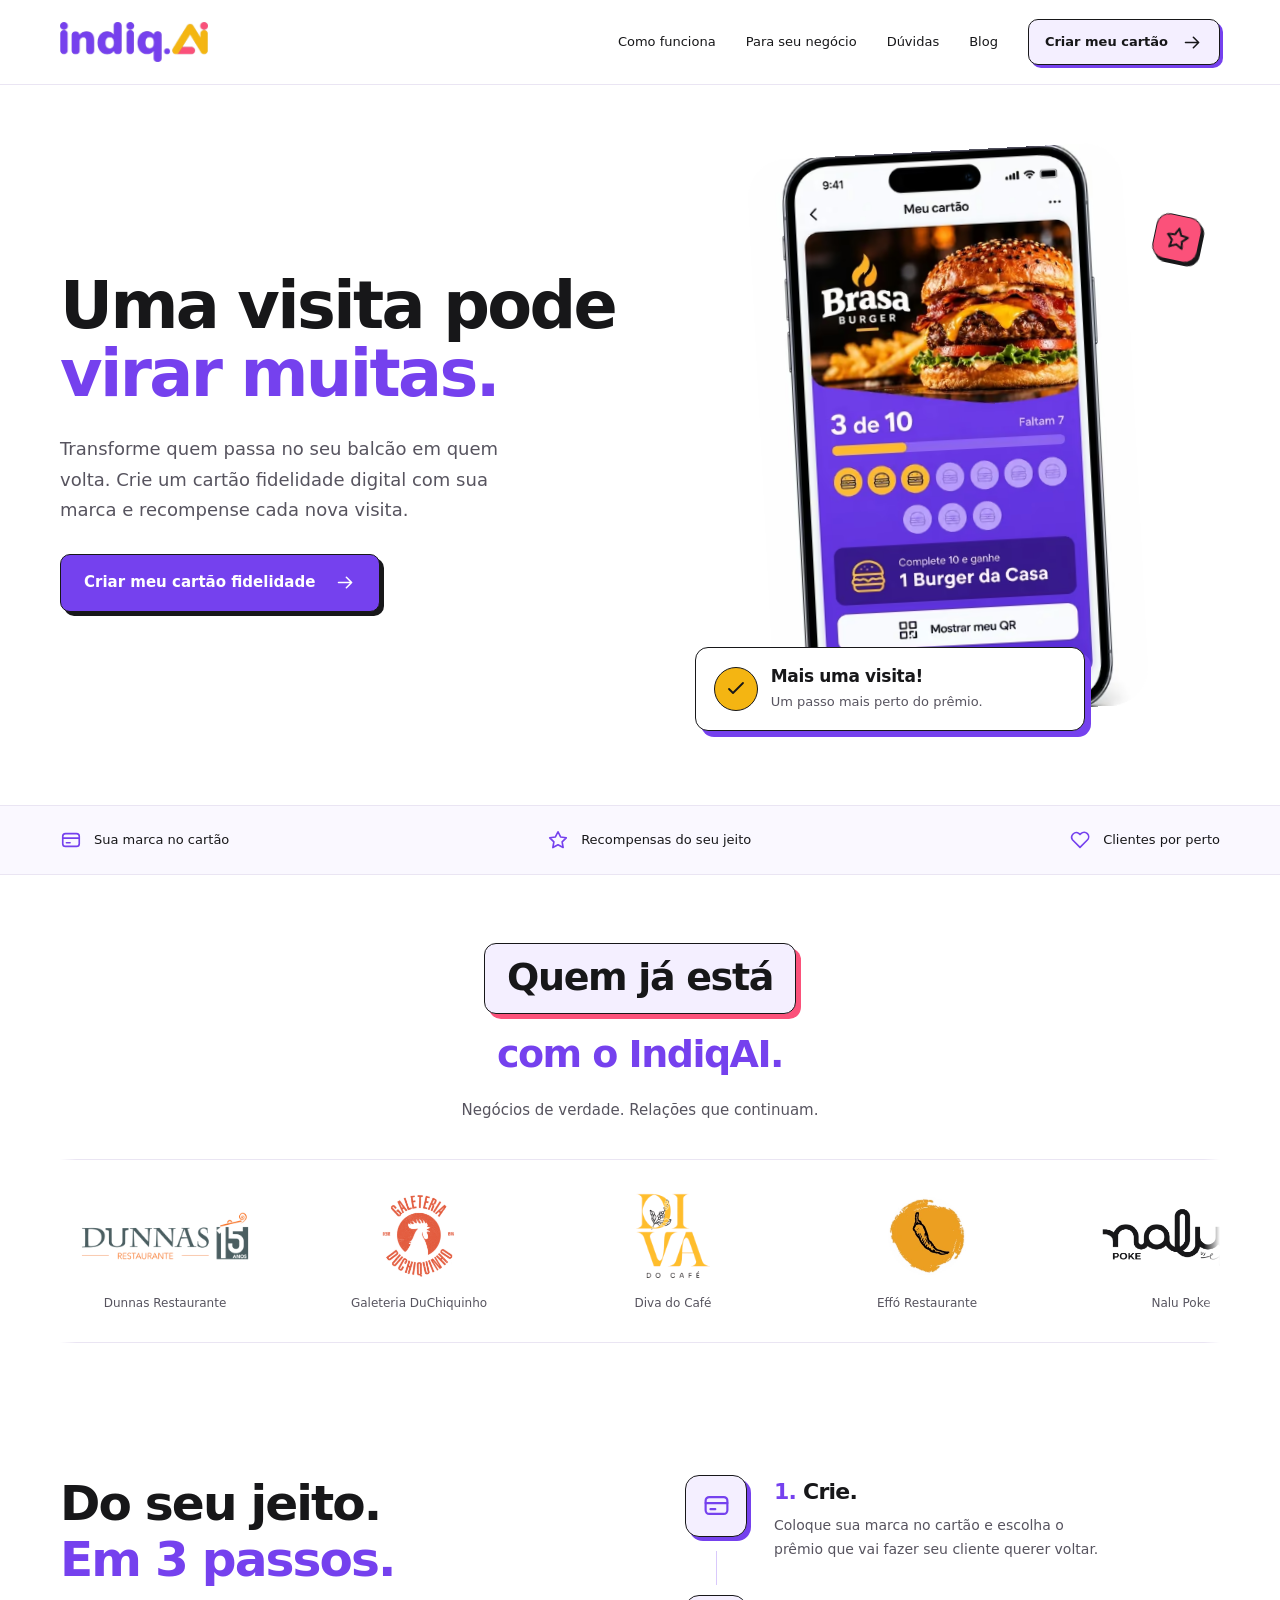
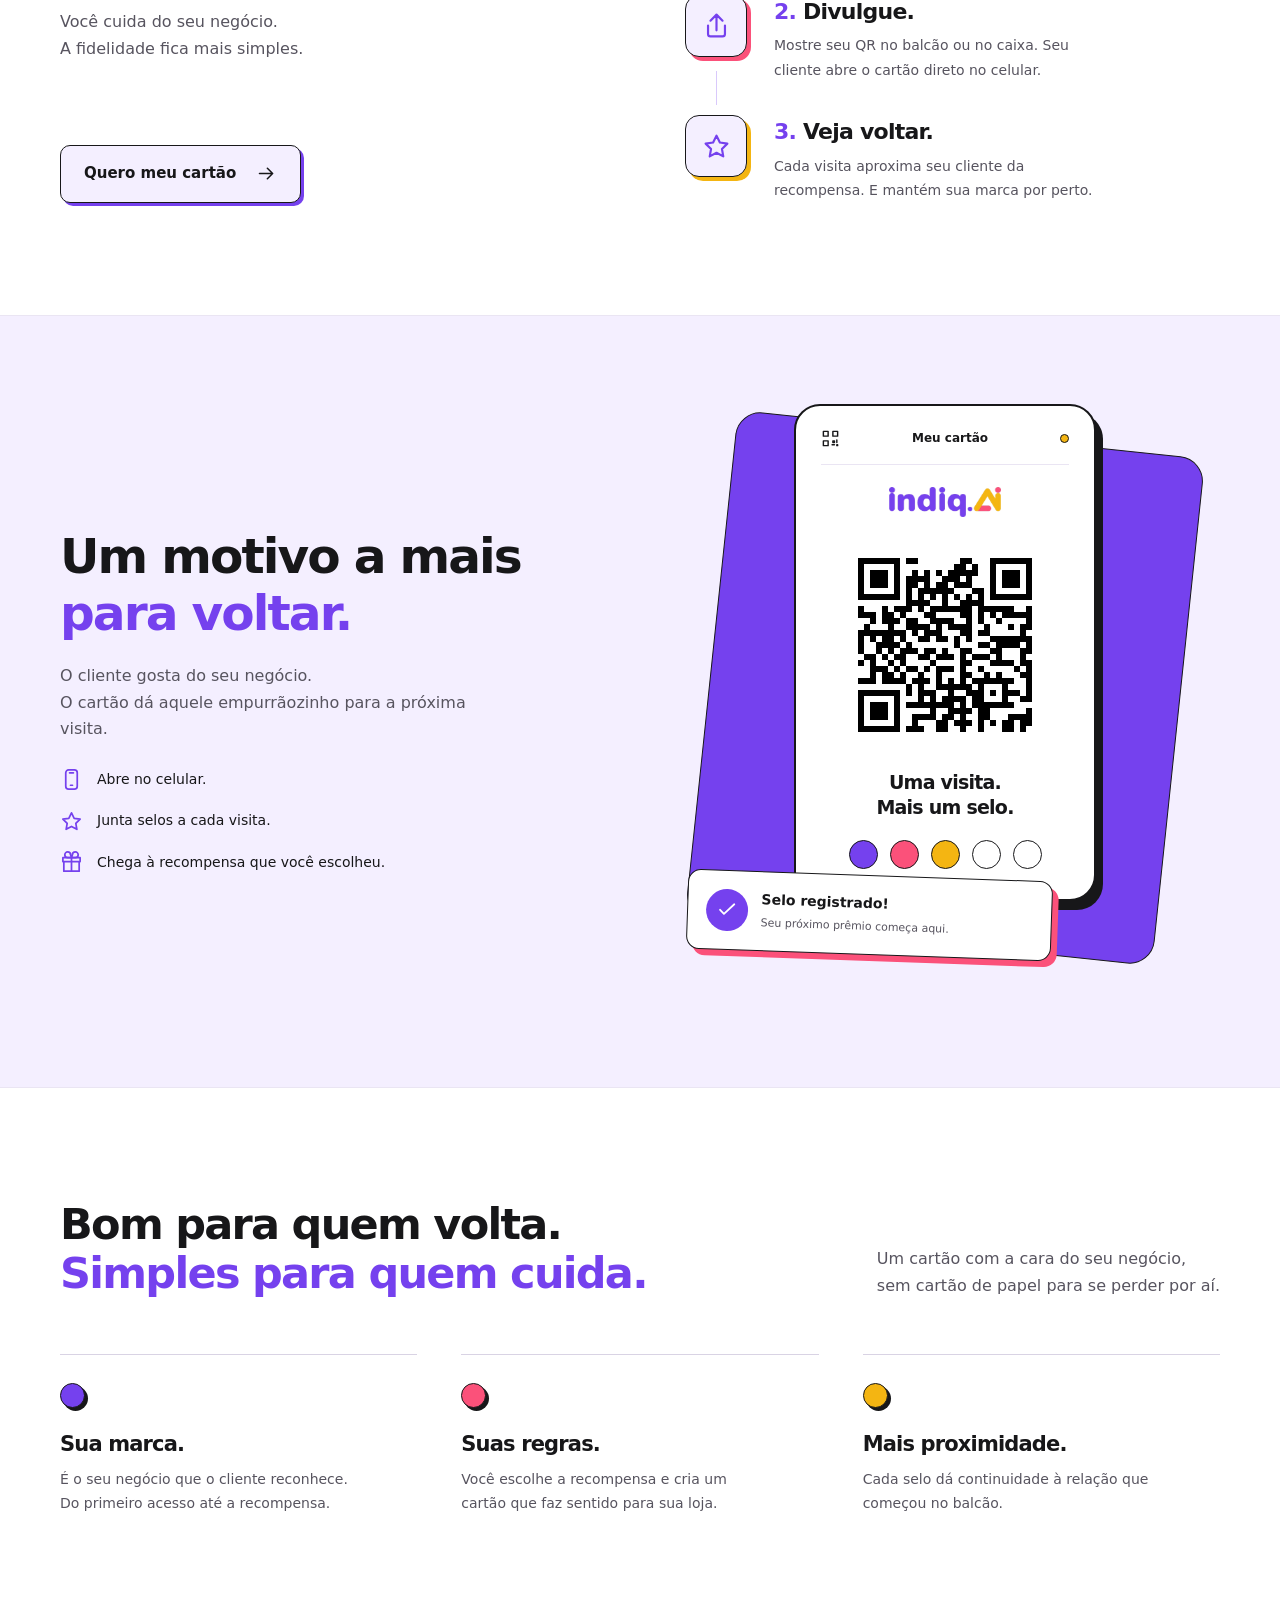
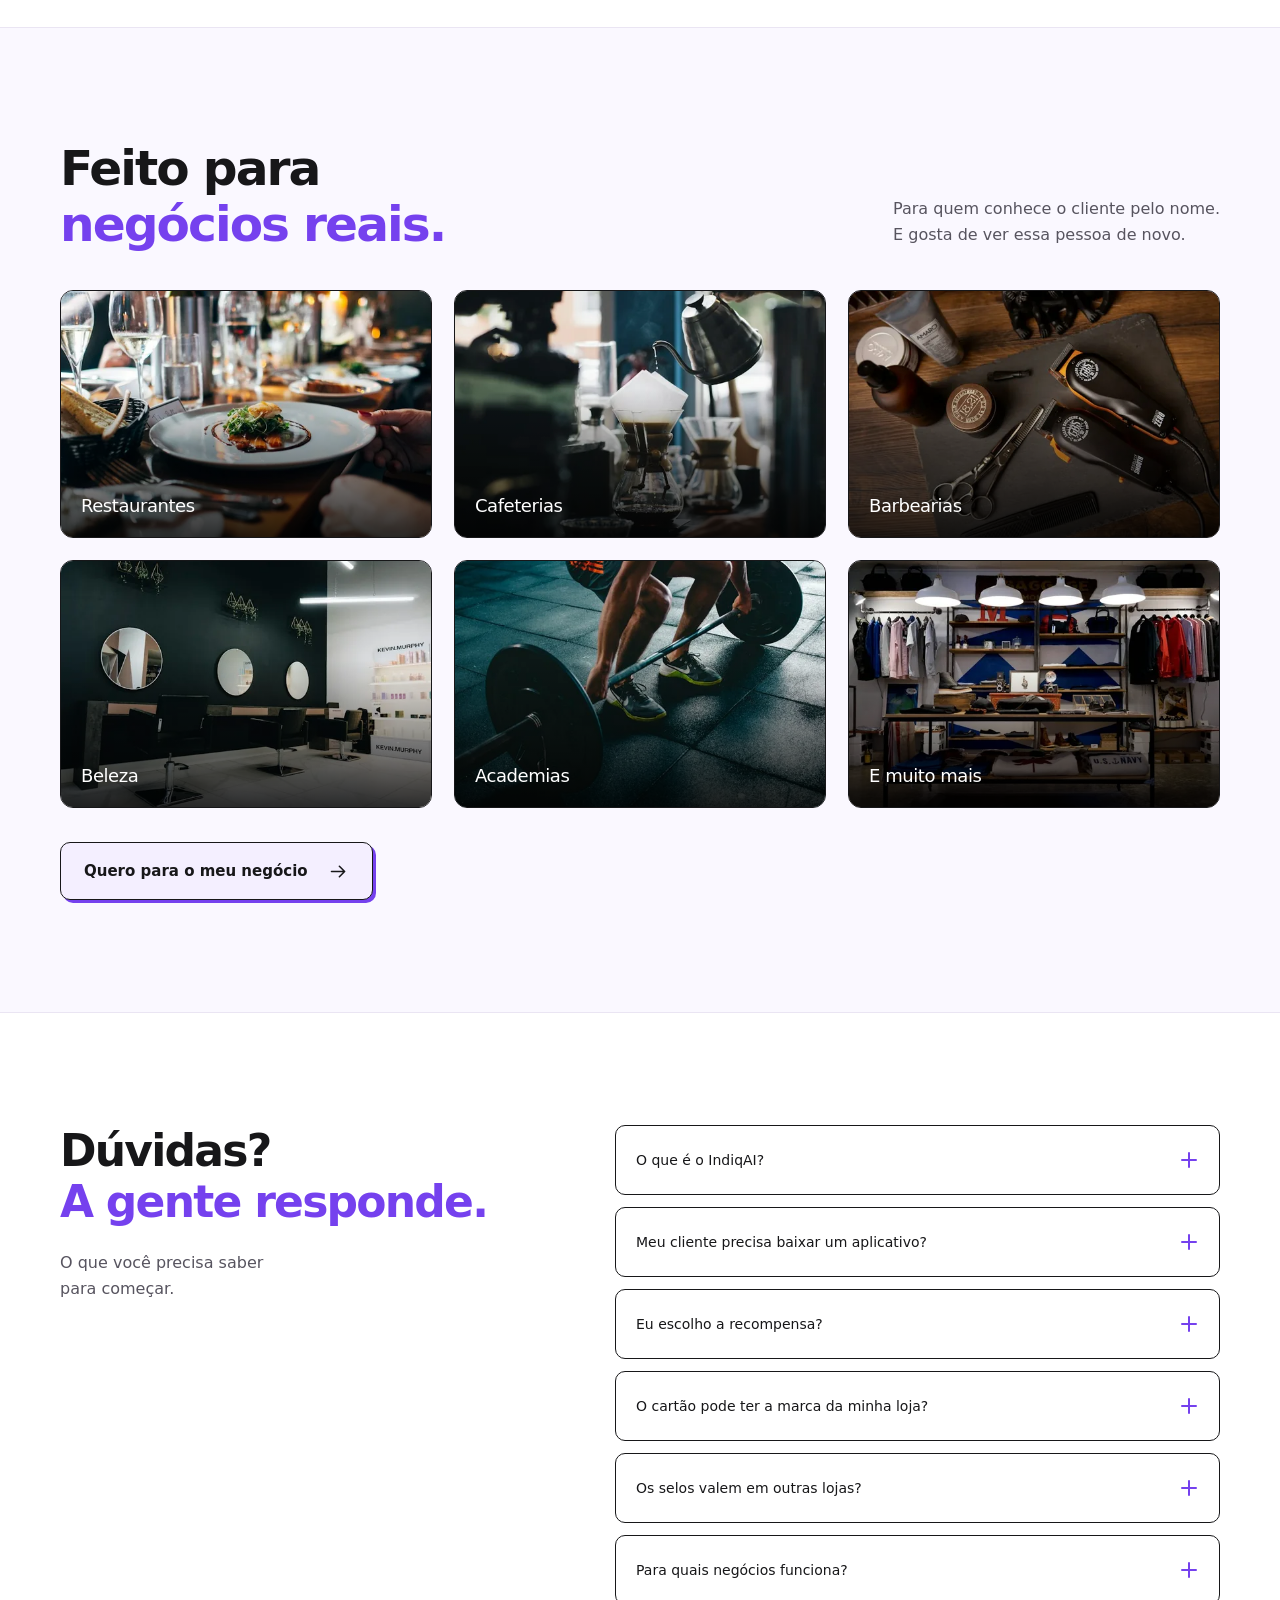
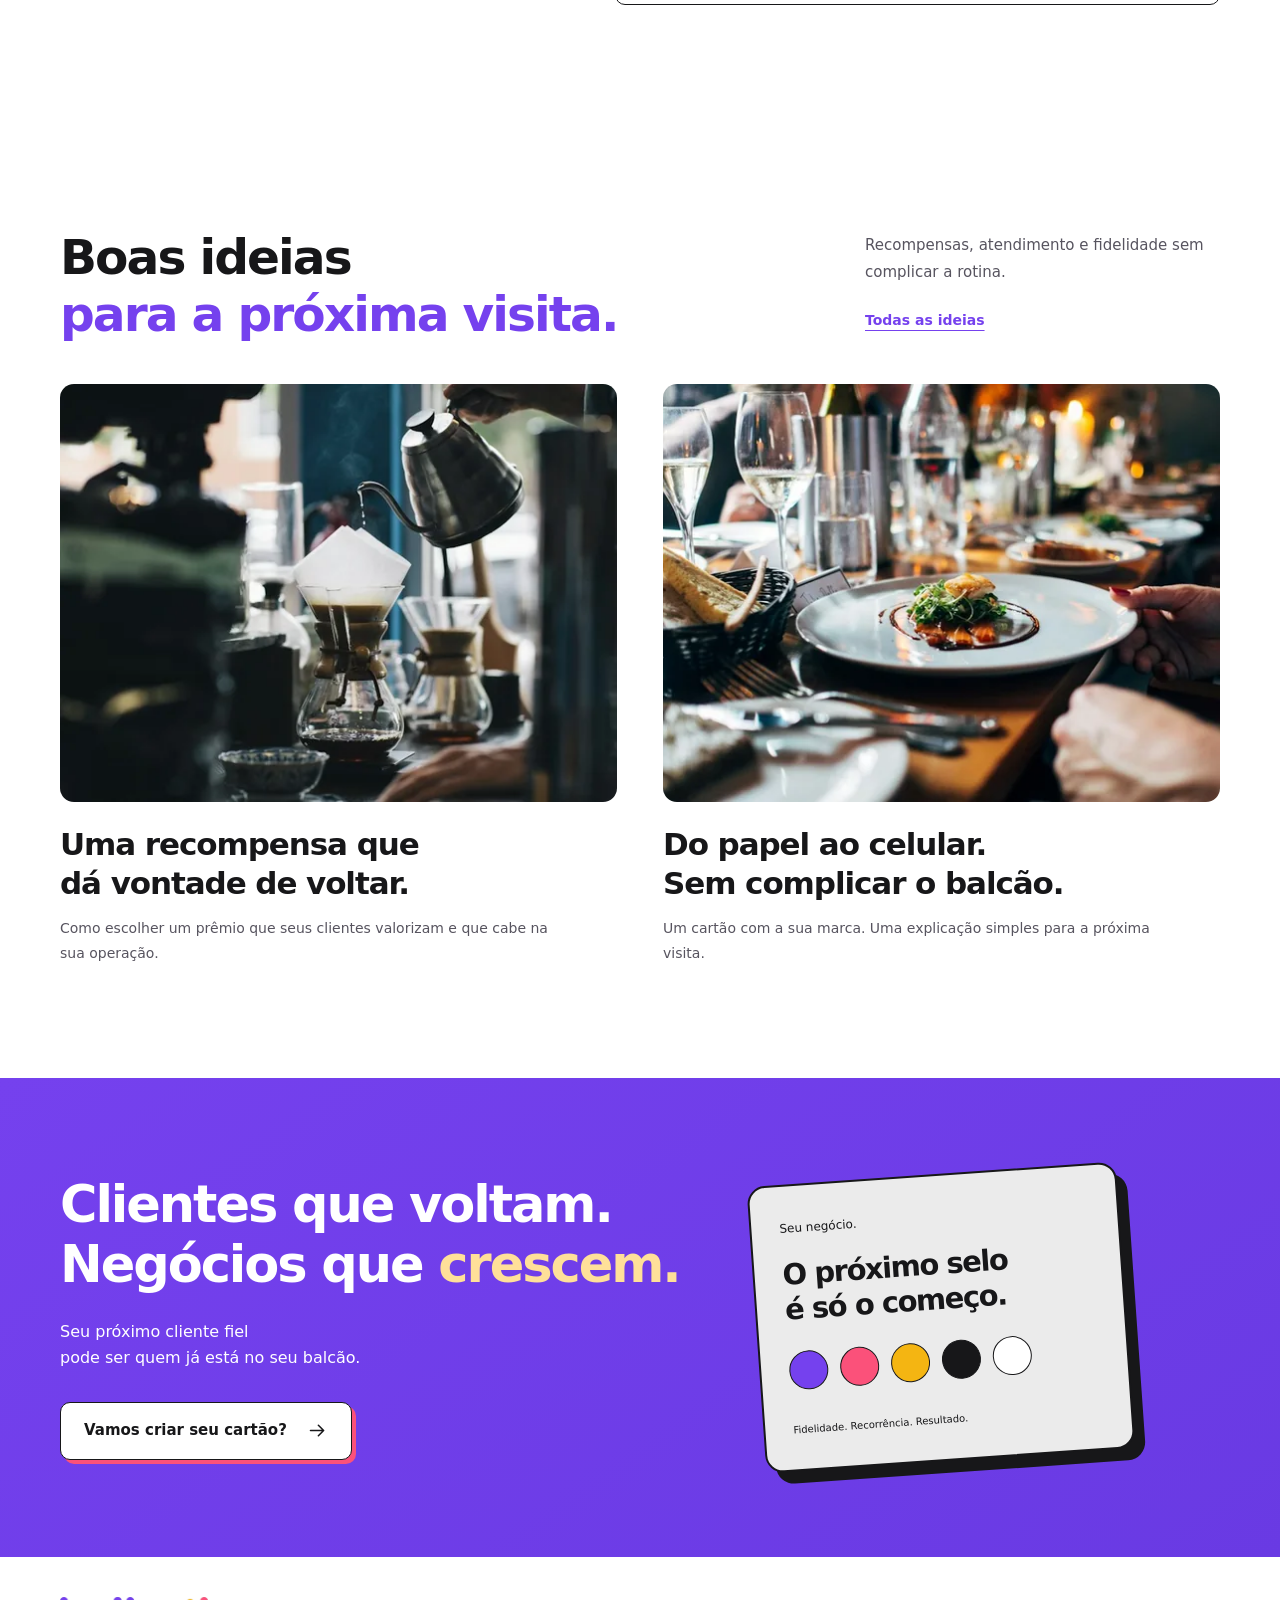
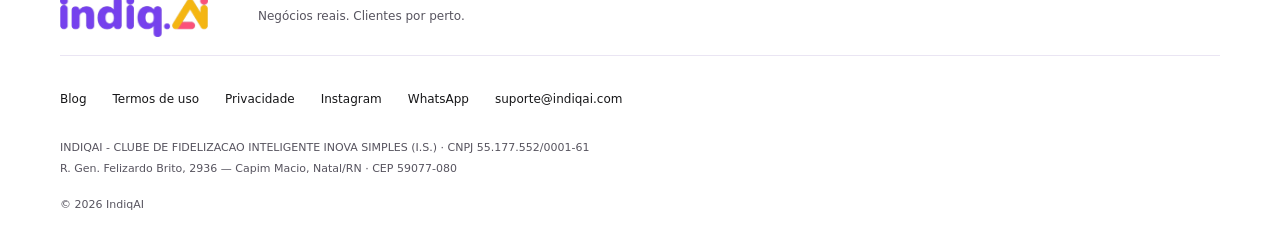
==== commit 71511e7a: "Polish customer logos and improve visit card text clarity" ====
--- a/index.html
+++ b/index.html
@@ -29,7 +29,7 @@
   </script>
   <script type="application/ld+json">
   {"@context":"https://schema.org","@type":"FAQPage","mainEntity":[
-    {"@type":"Question","name":"O que é a IndiqAI?","acceptedAnswer":{"@type":"Answer","text":"A IndiqAI ajuda negócios locais a criar um cartão de fidelidade digital com a própria marca. Você define a recompensa e seus clientes acumulam visitas até chegar ao prêmio."}},
+    {"@type":"Question","name":"O que é o IndiqAI?","acceptedAnswer":{"@type":"Answer","text":"O IndiqAI ajuda negócios locais a criar um cartão de fidelidade digital com a própria marca. Você define a recompensa e seus clientes acumulam visitas até chegar ao prêmio."}},
     {"@type":"Question","name":"Meu cliente precisa baixar um aplicativo?","acceptedAnswer":{"@type":"Answer","text":"Não. O cartão pode ser acessado pelo navegador do celular. Assim, seu cliente participa sem precisar instalar um aplicativo."}},
     {"@type":"Question","name":"Eu escolho a recompensa?","acceptedAnswer":{"@type":"Answer","text":"Sim. A recompensa e as regras do cartão são do seu negócio. Pode ser aquele café, um produto ou um serviço que faça sentido para seus clientes."}},
     {"@type":"Question","name":"O cartão pode ter a marca da minha loja?","acceptedAnswer":{"@type":"Answer","text":"Sim. Seu cartão leva a identidade do seu negócio. O cliente reconhece a sua marca em cada visita."}},
@@ -78,7 +78,7 @@
       </div>
     </section>
     <div class="brand-line" aria-label="O cartão é do seu negócio"><div class="wrap"><span><svg aria-hidden="true"><use href="#i-card"/></svg>Sua marca no cartão</span><span><svg aria-hidden="true"><use href="#i-star"/></svg>Recompensas do seu jeito</span><span><svg aria-hidden="true"><use href="#i-heart"/></svg>Clientes por perto</span></div></div>
-<section class="clients-section wrap" aria-labelledby="clients-title"><div class="clients-heading"><div><h2 id="clients-title">Quem já está<br><span class="purple">com a IndiqAI.</span></h2><p>Negócios de verdade. Relações que continuam.</p></div></div><div class="clients-viewport" role="region" aria-label="Clientes da IndiqAI"><div class="clients-track"><ul class="clients-group"><li><img src="./assets/clients/dunnas.webp" alt="Dunnas Restaurante" width="200" height="96" loading="lazy" decoding="async"></li><li><img src="./assets/clients/duchiquinho.webp" alt="Galeteria DuChiquinho" width="200" height="96" loading="lazy" decoding="async"></li><li><img src="./assets/clients/diva.webp" alt="Diva do Café" width="200" height="96" loading="lazy" decoding="async"></li><li><img src="./assets/clients/effo.webp" alt="Effó" width="200" height="96" loading="lazy" decoding="async"><span aria-hidden="true">Effó Restaurante</span></li><li><img src="./assets/clients/nalu.webp" alt="Nalu Poke" width="200" height="96" loading="lazy" decoding="async"></li><li><img src="./assets/clients/servclub.webp" alt="ServClub" width="200" height="96" loading="lazy" decoding="async"></li><li><img src="./assets/clients/visione.webp" alt="Óticas Visione" width="200" height="96" loading="lazy" decoding="async"></li><li><img src="./assets/clients/conexao-hub.svg" alt="Conexão Hub" width="200" height="96" loading="lazy" decoding="async"></li></ul><ul class="clients-group clients-repeat" aria-hidden="true"><li><img src="./assets/clients/dunnas.webp" alt="" width="200" height="96" loading="lazy" decoding="async"></li><li><img src="./assets/clients/duchiquinho.webp" alt="" width="200" height="96" loading="lazy" decoding="async"></li><li><img src="./assets/clients/diva.webp" alt="" width="200" height="96" loading="lazy" decoding="async"></li><li><img src="./assets/clients/effo.webp" alt="" width="200" height="96" loading="lazy" decoding="async"><span aria-hidden="true">Effó Restaurante</span></li><li><img src="./assets/clients/nalu.webp" alt="" width="200" height="96" loading="lazy" decoding="async"></li><li><img src="./assets/clients/servclub.webp" alt="" width="200" height="96" loading="lazy" decoding="async"></li><li><img src="./assets/clients/visione.webp" alt="" width="200" height="96" loading="lazy" decoding="async"></li><li><img src="./assets/clients/conexao-hub.svg" alt="" width="200" height="96" loading="lazy" decoding="async"></li></ul></div></div></section>
+<section class="clients-section wrap" aria-labelledby="clients-title"><div class="clients-heading"><div><h2 id="clients-title"><span class="clients-title-label">Quem já está</span><br><span class="purple">com o IndiqAI.</span></h2><p>Negócios de verdade. Relações que continuam.</p></div></div><div class="clients-viewport" role="region" aria-label="Clientes do IndiqAI"><div class="clients-track"><ul class="clients-group"><li class="client-item client-dunnas"><div class="client-mark"><img src="./assets/clients/clean/dunnas.webp" alt="" width="200" height="96" loading="lazy" decoding="async"></div><span>Dunnas Restaurante</span></li><li class="client-item client-duchiquinho"><div class="client-mark"><img src="./assets/clients/clean/duchiquinho.webp" alt="" width="200" height="96" loading="lazy" decoding="async"></div><span>Galeteria DuChiquinho</span></li><li class="client-item client-diva"><div class="client-mark"><img src="./assets/clients/clean/diva.svg" alt="" width="200" height="96" loading="lazy" decoding="async"></div><span>Diva do Café</span></li><li class="client-item client-effo"><div class="client-mark"><img src="./assets/clients/clean/effo.webp" alt="" width="200" height="96" loading="lazy" decoding="async"></div><span>Effó Restaurante</span></li><li class="client-item client-nalu"><div class="client-mark"><img src="./assets/clients/clean/nalu.webp" alt="" width="200" height="96" loading="lazy" decoding="async"></div><span>Nalu Poke</span></li><li class="client-item client-servclub"><div class="client-mark"><img src="./assets/clients/clean/servclub.webp" alt="" width="200" height="96" loading="lazy" decoding="async"></div><span>ServClub</span></li><li class="client-item client-visione"><div class="client-mark"><img src="./assets/clients/clean/visione.webp" alt="" width="200" height="96" loading="lazy" decoding="async"></div><span>Óticas Visione</span></li><li class="client-item client-conexao-hub"><div class="client-mark"><img src="./assets/clients/clean/conexao-hub.svg" alt="" width="200" height="96" loading="lazy" decoding="async"></div><span>Conexão Hub</span></li></ul><ul class="clients-group clients-repeat" aria-hidden="true"><li class="client-item client-dunnas"><div class="client-mark"><img src="./assets/clients/clean/dunnas.webp" alt="" width="200" height="96" loading="lazy" decoding="async"></div><span>Dunnas Restaurante</span></li><li class="client-item client-duchiquinho"><div class="client-mark"><img src="./assets/clients/clean/duchiquinho.webp" alt="" width="200" height="96" loading="lazy" decoding="async"></div><span>Galeteria DuChiquinho</span></li><li class="client-item client-diva"><div class="client-mark"><img src="./assets/clients/clean/diva.svg" alt="" width="200" height="96" loading="lazy" decoding="async"></div><span>Diva do Café</span></li><li class="client-item client-effo"><div class="client-mark"><img src="./assets/clients/clean/effo.webp" alt="" width="200" height="96" loading="lazy" decoding="async"></div><span>Effó Restaurante</span></li><li class="client-item client-nalu"><div class="client-mark"><img src="./assets/clients/clean/nalu.webp" alt="" width="200" height="96" loading="lazy" decoding="async"></div><span>Nalu Poke</span></li><li class="client-item client-servclub"><div class="client-mark"><img src="./assets/clients/clean/servclub.webp" alt="" width="200" height="96" loading="lazy" decoding="async"></div><span>ServClub</span></li><li class="client-item client-visione"><div class="client-mark"><img src="./assets/clients/clean/visione.webp" alt="" width="200" height="96" loading="lazy" decoding="async"></div><span>Óticas Visione</span></li><li class="client-item client-conexao-hub"><div class="client-mark"><img src="./assets/clients/clean/conexao-hub.svg" alt="" width="200" height="96" loading="lazy" decoding="async"></div><span>Conexão Hub</span></li></ul></div></div></section>
     <section class="section how wrap" id="como-funciona" aria-labelledby="how-title">
       <div class="section-intro"><h2 id="how-title">Do seu jeito.<br><span class="purple">Em 3 passos.</span></h2><p>Você cuida do seu negócio.<br>A fidelidade fica mais simples.</p></div>
       <ol class="steps">
@@ -118,7 +118,7 @@
     <section class="section faq wrap" id="duvidas" aria-labelledby="faq-title">
       <div class="faq-intro"><h2 id="faq-title">Dúvidas?<br><span class="purple">A gente responde.</span></h2><p>O que você precisa saber<br>para começar.</p></div>
       <div class="faq-list">
-        <details class="faq-item"><summary>O que é a IndiqAI?<span class="faq-plus" aria-hidden="true"></span></summary><div class="faq-body"><p>A IndiqAI ajuda negócios locais a criar um cartão de fidelidade digital com a própria marca. Você define a recompensa e seus clientes acumulam visitas até chegar ao prêmio.</p></div></details>
+        <details class="faq-item"><summary>O que é o IndiqAI?<span class="faq-plus" aria-hidden="true"></span></summary><div class="faq-body"><p>O IndiqAI ajuda negócios locais a criar um cartão de fidelidade digital com a própria marca. Você define a recompensa e seus clientes acumulam visitas até chegar ao prêmio.</p></div></details>
         <details class="faq-item"><summary>Meu cliente precisa baixar um aplicativo?<span class="faq-plus" aria-hidden="true"></span></summary><div class="faq-body"><p>Não. O cartão pode ser acessado pelo navegador do celular. Assim, seu cliente participa sem precisar instalar um aplicativo.</p></div></details>
         <details class="faq-item"><summary>Eu escolho a recompensa?<span class="faq-plus" aria-hidden="true"></span></summary><div class="faq-body"><p>Sim. A recompensa e as regras do cartão são do seu negócio. Pode ser aquele café, um produto ou um serviço que faça sentido para seus clientes.</p></div></details>
         <details class="faq-item"><summary>O cartão pode ter a marca da minha loja?<span class="faq-plus" aria-hidden="true"></span></summary><div class="faq-body"><p>Sim. Seu cartão leva a identidade do seu negócio. O cliente reconhece a sua marca em cada visita.</p></div></details>
@@ -126,7 +126,7 @@
         <details class="faq-item"><summary>Para quais negócios funciona?<span class="faq-plus" aria-hidden="true"></span></summary><div class="faq-body"><p>Para negócios que atendem clientes recorrentes: restaurantes, cafeterias, barbearias, salões, academias e outros comércios e serviços locais.</p></div></details>
       </div>
     </section>
-<section class="section journal-teaser wrap" aria-labelledby="blog-title"><div class="journal-heading"><h2 id="blog-title">Boas ideias<br><span class="purple">para a próxima visita.</span></h2><div><p>Recompensas, atendimento e fidelidade sem complicar a rotina.</p><a class="journal-all" href="./blog/">Todas as ideias</a></div></div><div class="journal-list"><article class="journal-entry"><a class="journal-link" href="./blog/como-escolher-a-recompensa/" aria-labelledby="article-0"><div class="journal-photo"><img src="./assets/photos/cafeterias.webp" width="560" height="420" alt="" loading="lazy" decoding="async"></div><div class="journal-copy"><h3 id="article-0">Uma recompensa que dá vontade de voltar.</h3><p>Como escolher um prêmio que seus clientes valorizam e que cabe na sua operação.</p></div></a></article><article class="journal-entry"><a class="journal-link" href="./blog/cartao-fidelidade-digital/" aria-labelledby="article-1"><div class="journal-photo"><img src="./assets/photos/restaurantes.webp" width="560" height="420" alt="" loading="lazy" decoding="async"></div><div class="journal-copy"><h3 id="article-1">Do papel ao celular. Sem complicar o balcão.</h3><p>Um cartão com a sua marca. Uma explicação simples para a próxima visita.</p></div></a></article></div></section>
+<section class="section journal-teaser wrap" aria-labelledby="blog-title"><div class="journal-heading"><h2 id="blog-title">Boas ideias<br><span class="purple">para a próxima visita.</span></h2><div><p>Recompensas, atendimento e fidelidade sem complicar a rotina.</p><a class="journal-all" href="./blog/">Todas as ideias</a></div></div><div class="journal-list"><article class="journal-entry"><a class="journal-link" href="./blog/como-escolher-a-recompensa/"><div class="journal-photo"><img src="./assets/photos/cafeterias.webp" width="560" height="420" alt="" loading="lazy" decoding="async"></div><div class="journal-copy"><h3 id="article-0">Uma recompensa que dá vontade de voltar.</h3><p>Como escolher um prêmio que seus clientes valorizam e que cabe na sua operação.</p></div></a></article><article class="journal-entry"><a class="journal-link" href="./blog/cartao-fidelidade-digital/"><div class="journal-photo"><img src="./assets/photos/restaurantes.webp" width="560" height="420" alt="" loading="lazy" decoding="async"></div><div class="journal-copy"><h3 id="article-1">Do papel ao celular. Sem complicar o balcão.</h3><p>Um cartão com a sua marca. Uma explicação simples para a próxima visita.</p></div></a></article></div></section>
     <section class="closing" aria-labelledby="closing-title"><div class="wrap closing-inner"><div class="closing-copy"><h2 id="closing-title">Clientes que voltam.<br>Negócios que <span>crescem.</span></h2><p>Seu próximo cliente fiel<br>pode ser quem já está no seu balcão.</p><a class="button button-on-purple" href="https://card.indiqai.com/#inicio"><span>Vamos criar seu cartão?</span><svg aria-hidden="true"><use href="#i-arrow"/></svg></a></div><div class="closing-card" aria-hidden="true"><span>Seu negócio.</span><strong>O próximo selo<br>é só o começo.</strong><div><i></i><i></i><i></i><i></i><i></i></div><small>Fidelidade. Recorrência. Resultado.</small></div></div></section>
   </main>
   <footer class="site-footer"><div class="wrap footer-inner"><a class="brand" href="#topo" aria-label="IndiqAI, início"><img src="./assets/brand/indiqai-logo.webp" width="148" height="40" alt=""></a><p>Negócios reais. Clientes por perto.</p><div class="footer-links"><a href="./blog/">Blog</a><a href="./termos/">Termos de uso</a><a href="./privacidade/">Privacidade</a><a href="https://www.instagram.com/indiq.ai/">Instagram</a><a href="https://wa.me/5511999922986">WhatsApp</a><a href="mailto:suporte@indiqai.com">suporte@indiqai.com</a></div><address>INDIQAI - CLUBE DE FIDELIZACAO INTELIGENTE INOVA SIMPLES (I.S.) · CNPJ 55.177.552/0001-61<br>R. Gen. Felizardo Brito, 2936 — Capim Macio, Natal/RN · CEP 59077-080</address><small>© 2026 IndiqAI</small></div></footer>
--- a/styles.css
+++ b/styles.css
@@ -112,3 +112,29 @@
 .journal-all{display:inline-flex;min-height:44px;align-items:center;font-size:14px;font-weight:600;color:var(--purple-ink);margin-top:12px}
 @media(max-width:767px){.reward-seal{top:42px;right:8px;width:40px;height:40px}.reward-seal svg{width:24px;height:24px}.journal-list{grid-template-columns:1fr;gap:38px;margin-top:30px}.journal-heading{display:block}.journal-heading>div{margin-top:22px}.journal-copy{padding-top:18px}.journal-copy :is(h2,h3){font-size:26px}.journal-page h1{font-size:38px}.hero-actions .button{box-shadow:5px 5px 0 var(--black)}.clients-group img[src$="effo.webp"]{height:64px}.clients-group li>span{font-size:10px}}
 @media(prefers-reduced-motion:reduce){.hero-scene.has-phone-motion .hero-phone{animation:none;will-change:auto}.journal-link:hover img{transform:none}}
+
+/* Customer proof: centered title with the same layered material as the actions. */
+.clients-heading{justify-content:center;text-align:center;margin-bottom:36px}
+.clients-heading h2{line-height:1.38}
+.clients-title-label{display:inline-block;padding:7px 22px 10px;border:1.5px solid var(--black);border-radius:12px;background:var(--lavender);box-shadow:5px 5px 0 var(--pink);margin-bottom:14px;letter-spacing:-.035em}
+.clients-heading p{font-size:15px;margin-top:17px}
+/* Keep live text upright and larger, instead of rasterizing it on a tilted surface. */
+.visit-ticket{transform:none;max-width:390px;padding:17px 18px;gap:13px}
+.visit-ticket strong{font-size:17px;line-height:1.4;letter-spacing:-.02em}
+.visit-ticket div>span{font-size:13px;line-height:1.6;margin-top:3px;color:var(--muted)}
+@media(max-width:767px){.clients-heading{margin-bottom:30px}.clients-heading h2{font-size:30px}.clients-title-label{padding:6px 19px 8px;margin-bottom:15px}.clients-heading p{font-size:13px;max-width:290px;margin-inline:auto}.visit-ticket{padding:15px 14px;gap:11px}.visit-ticket strong{font-size:16px}.visit-ticket div>span{font-size:12px}.ticket-check{width:40px;height:40px}}
+@media(max-width:350px){.clients-heading h2{font-size:28px}.visit-ticket{padding:13px 11px;gap:9px}.visit-ticket div>span{font-size:12px}.ticket-check{width:36px;height:36px}}
+
+/* Same optical frame and live label for every client, without colored image tiles. */
+.clients-group .client-item{width:210px;height:132px;display:flex;flex-direction:column;align-items:center;justify-content:center;gap:12px}
+.client-mark{height:92px;width:190px;display:grid;place-items:center}
+.clients-group .client-mark img{width:180px;height:84px;object-fit:contain;background:none;border-radius:0;padding:0;align-self:auto}
+.clients-group .client-item>span{position:static;font-size:12px;font-weight:500;line-height:1.5;color:var(--muted);white-space:nowrap}
+.clients-group .client-diva img{width:96px;height:90px}
+.clients-group .client-duchiquinho img{width:104px;height:90px}
+.clients-group .client-effo img{width:84px;height:84px}
+.clients-group .client-visione img{width:160px;height:90px}
+.clients-group .client-nalu img{width:170px;height:80px}
+.clients-group .client-conexao-hub img{width:180px;height:72px}
+.clients-viewport{padding-block:25px;mask-image:linear-gradient(to right,transparent,#000 16px,#000 calc(100% - 16px),transparent)}
+@media(max-width:767px){.clients-group .client-item{width:172px;height:126px;gap:10px}.client-mark{width:160px;height:88px}.clients-group .client-mark img{width:156px;height:78px}.clients-group .client-diva img{width:87px;height:86px}.clients-group .client-duchiquinho img{width:98px;height:86px}.clients-group .client-effo img{width:80px;height:80px}.clients-group .client-visione img{width:144px;height:84px}.clients-group .client-item>span{font-size:11px}.clients-viewport{padding-block:22px}}
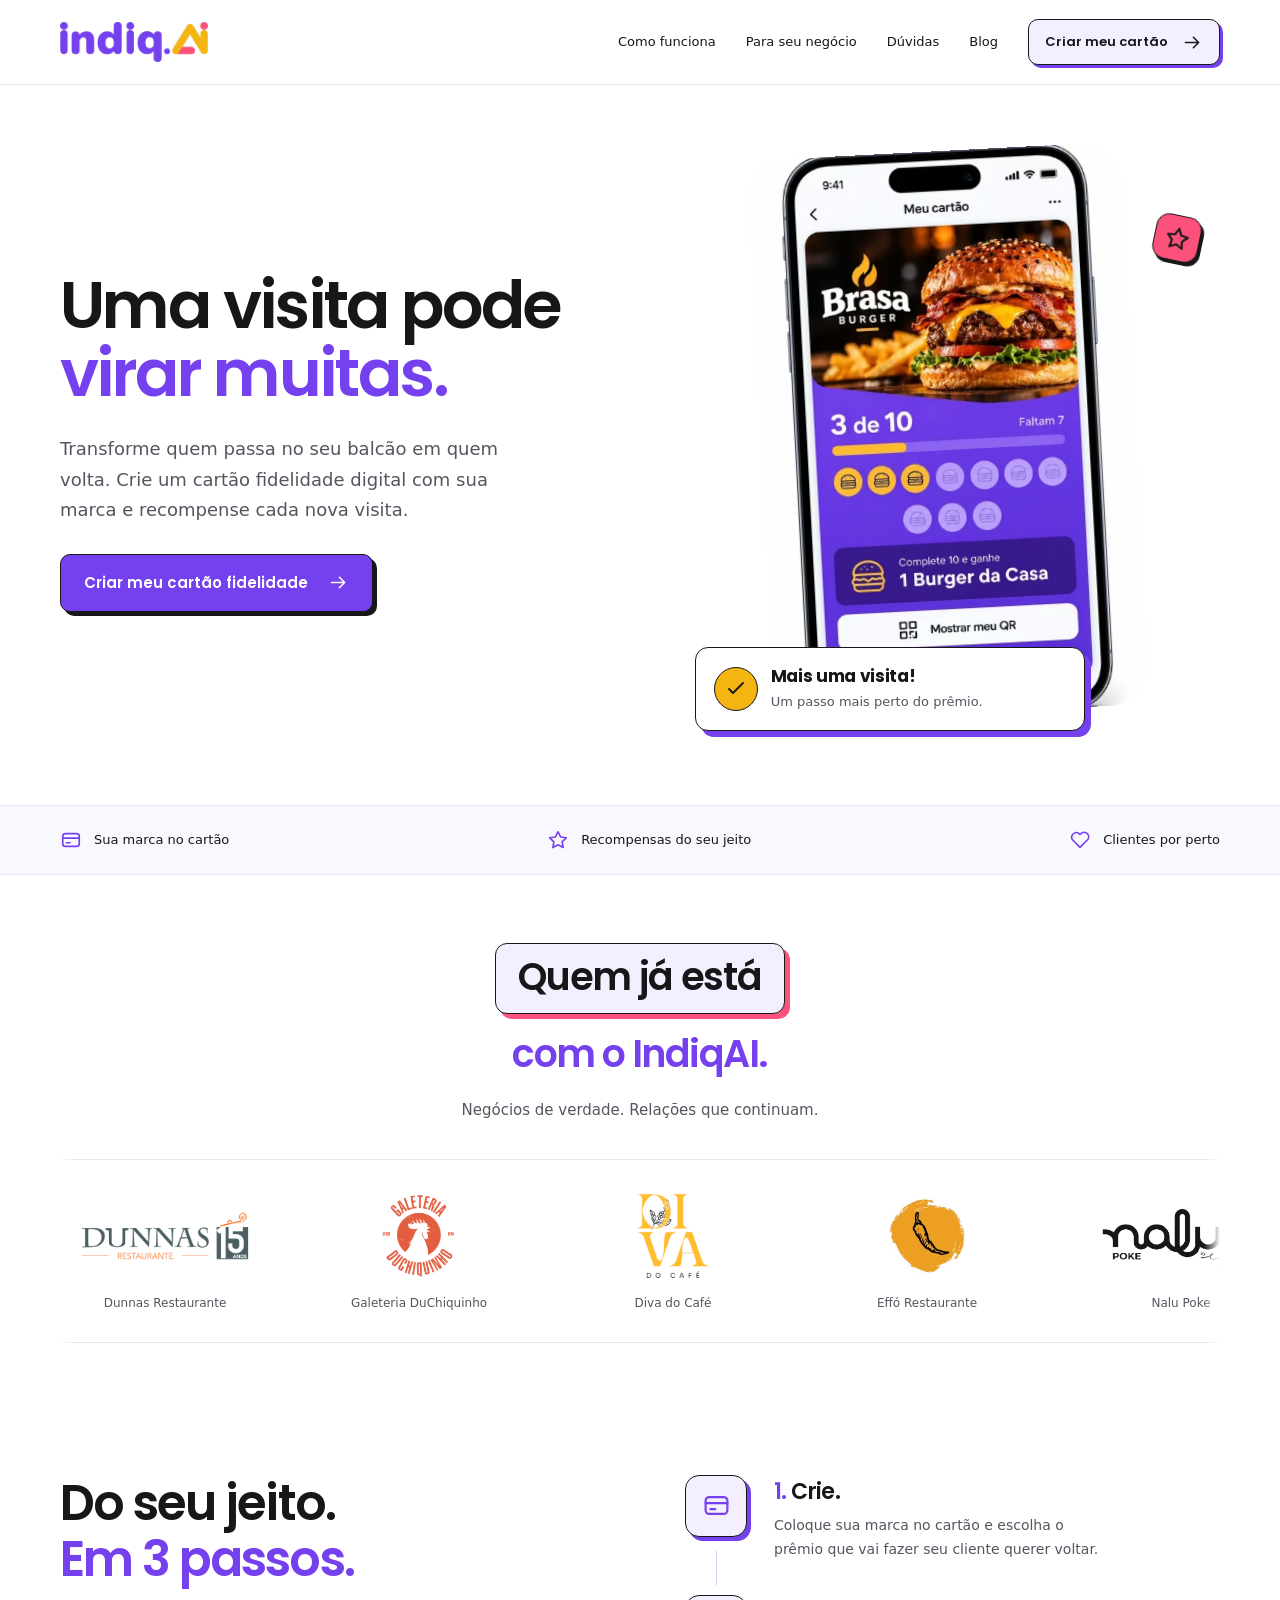
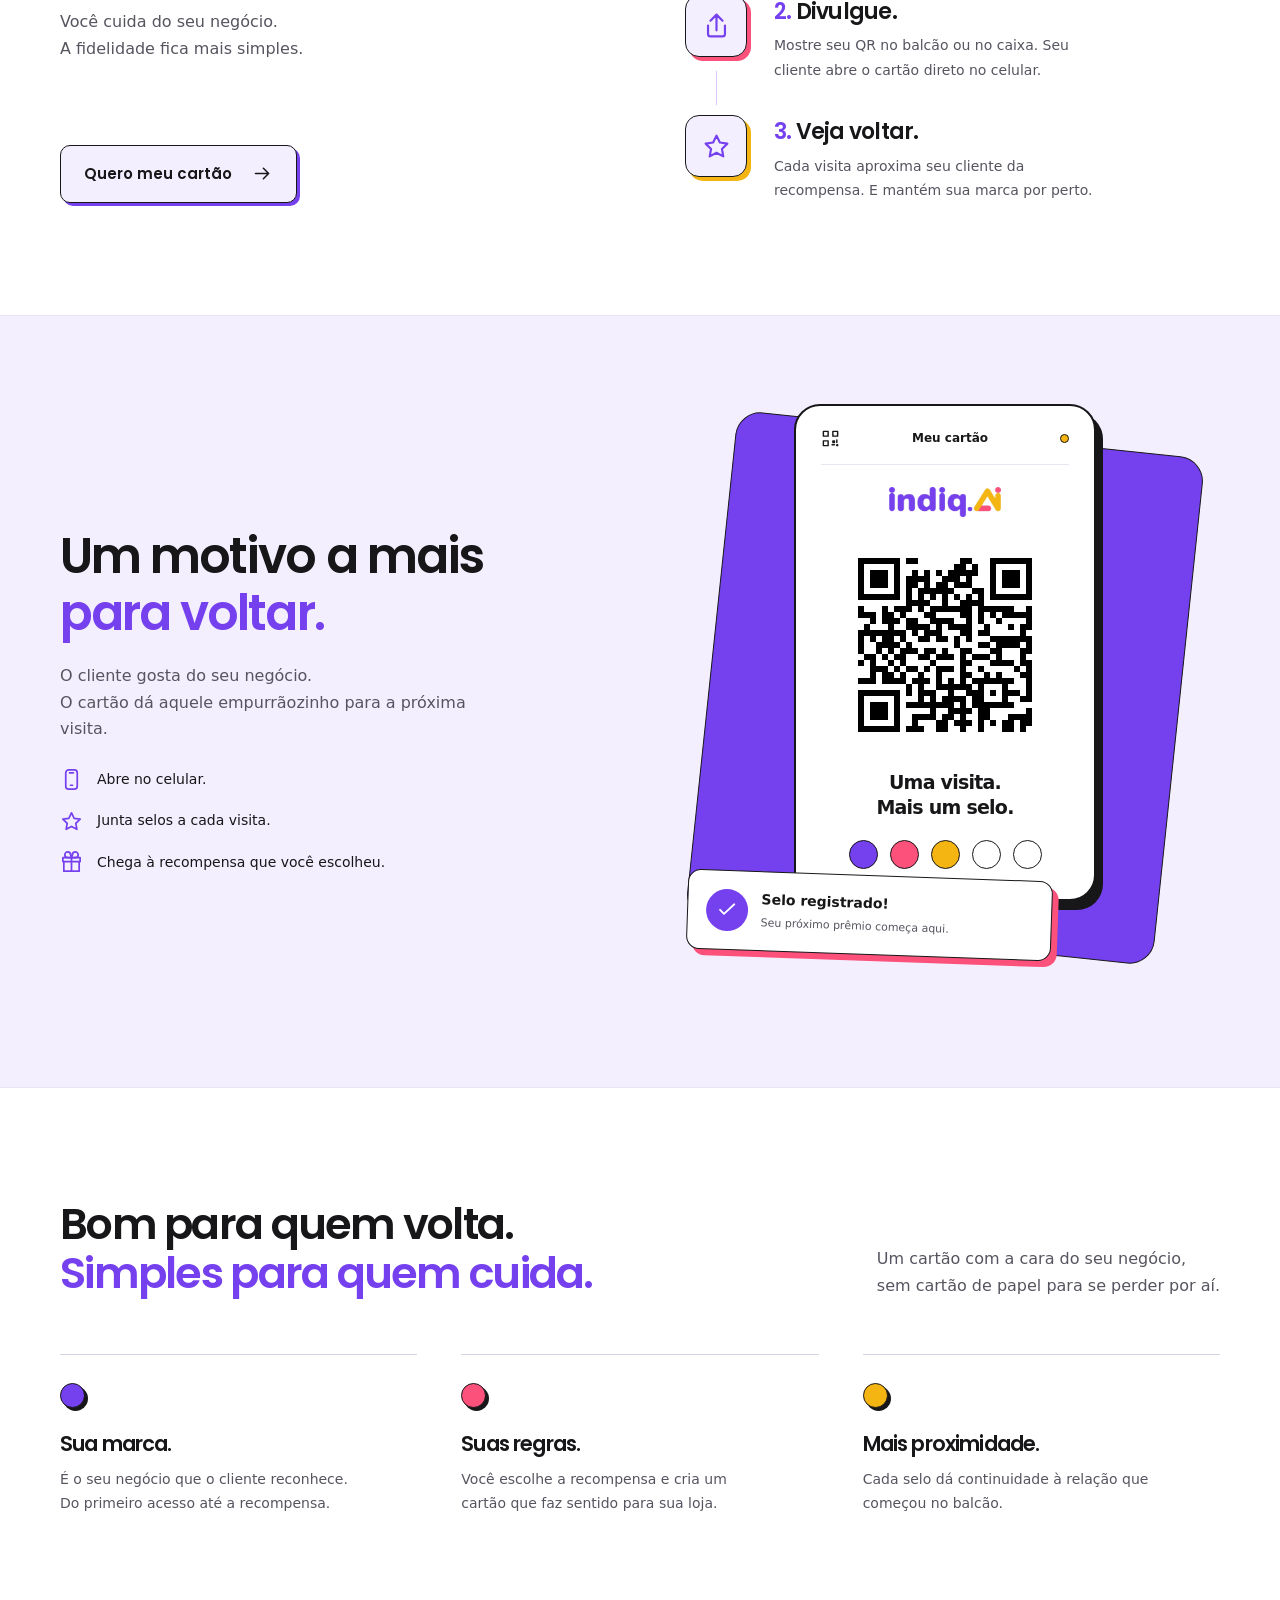
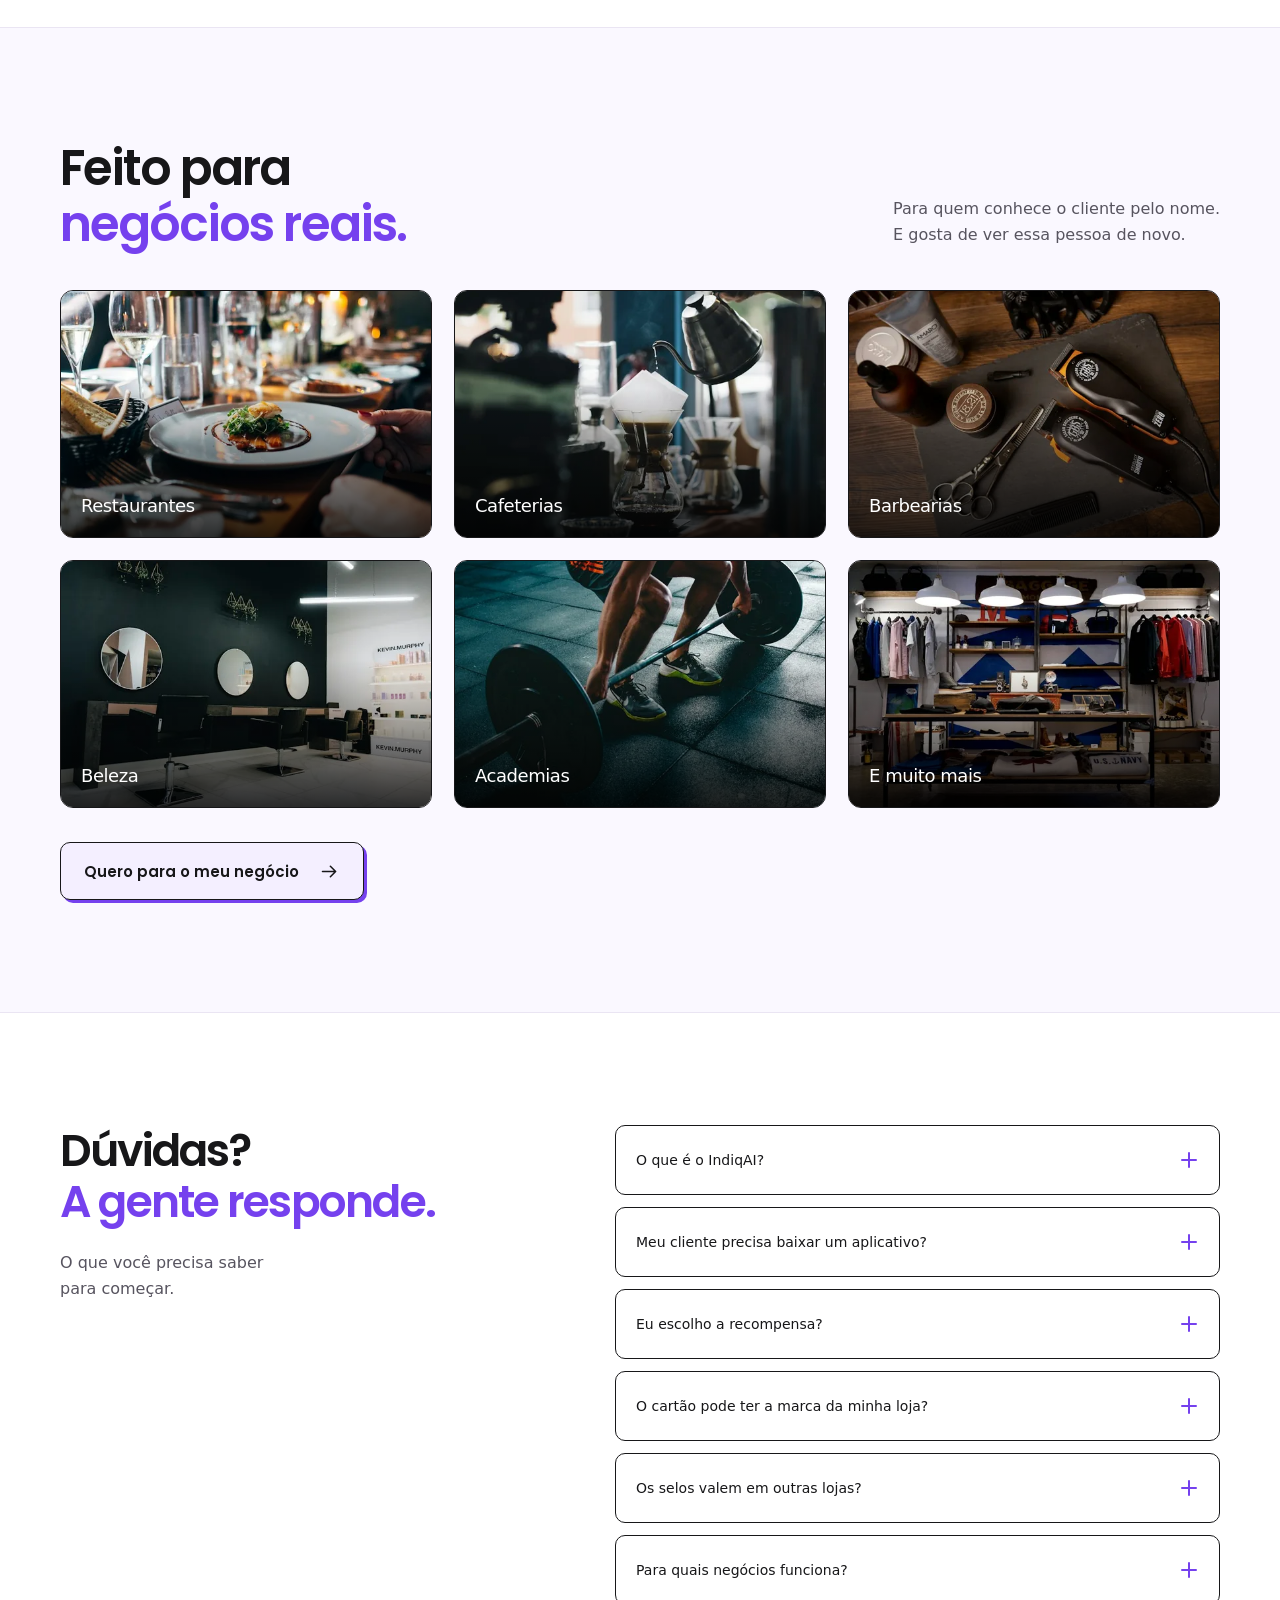
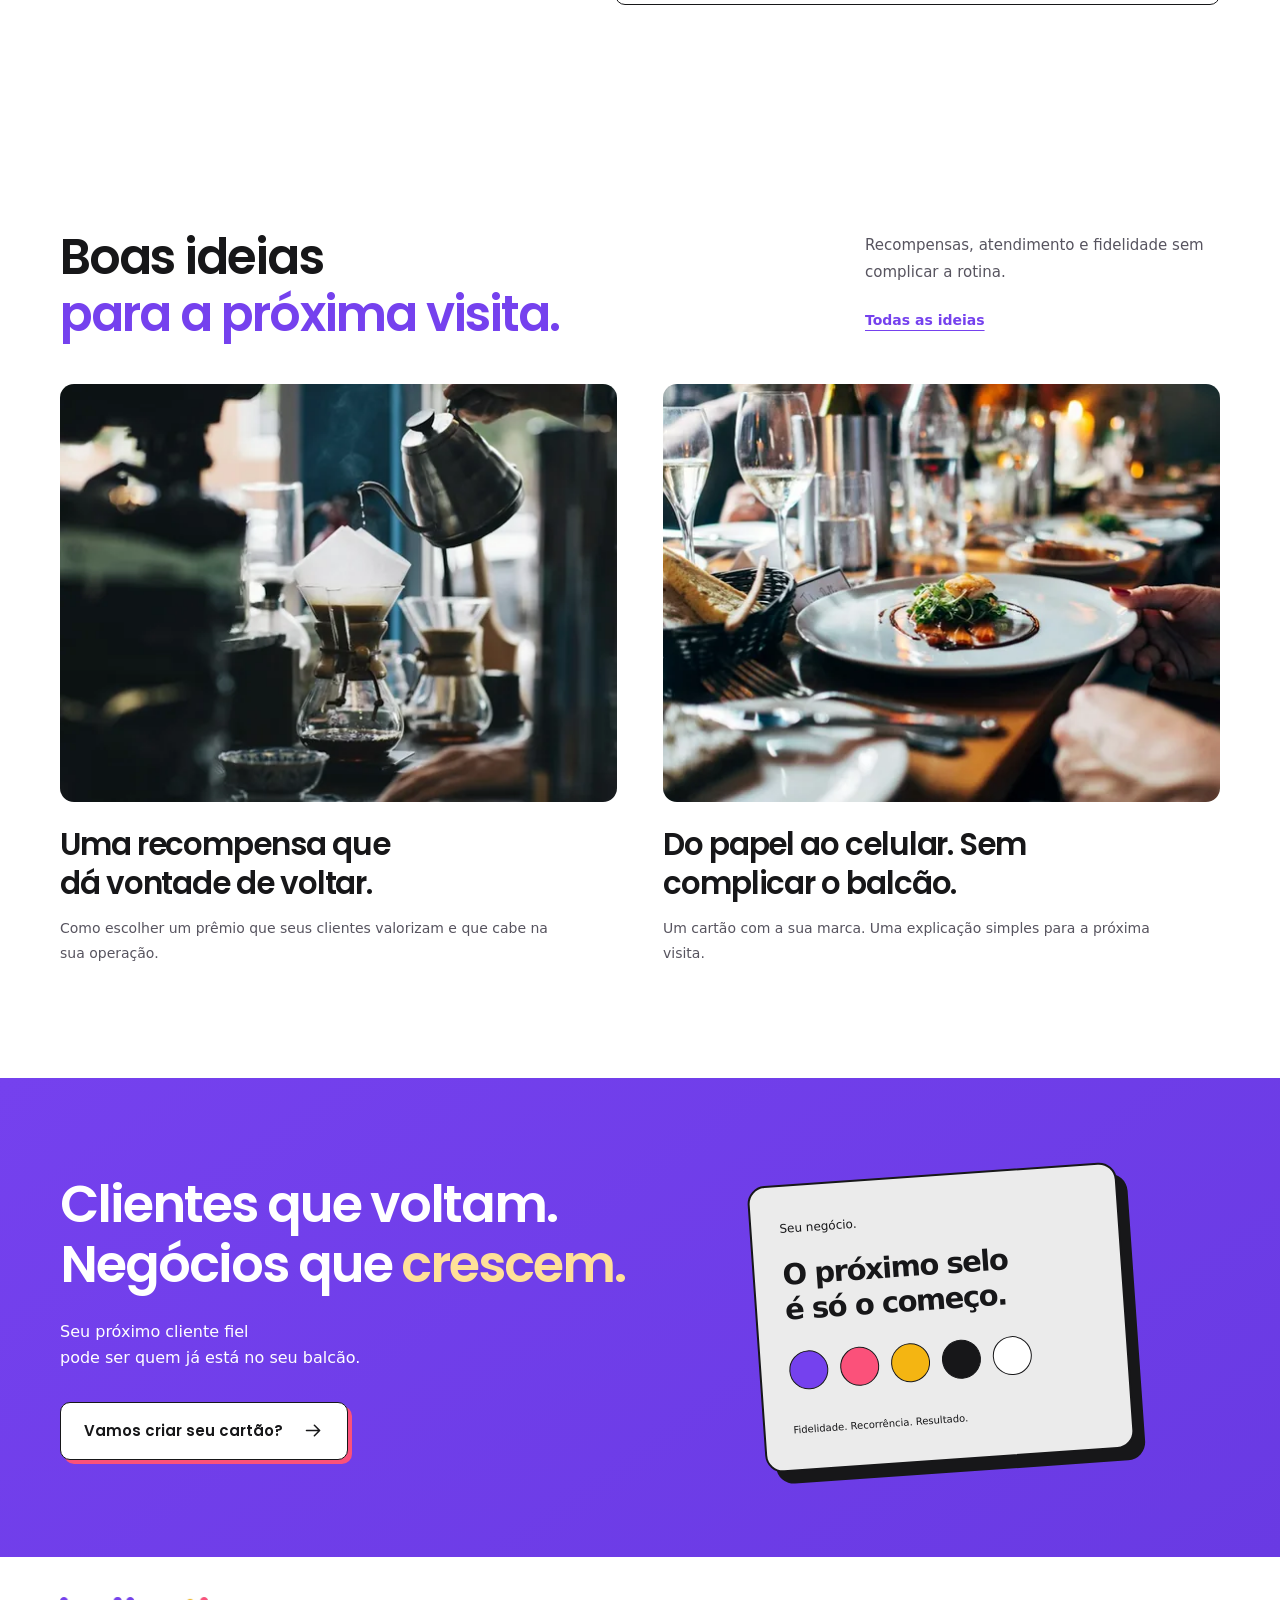
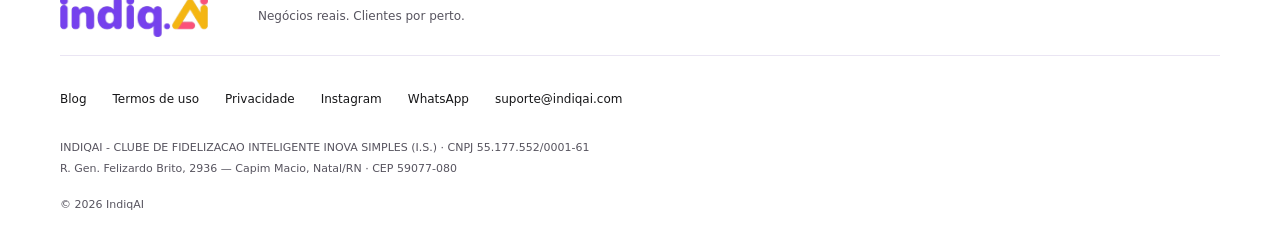
==== commit 697a37b6: "Use actual Latin Poppins for official brand headings and highlights" ====
--- a/index.html
+++ b/index.html
@@ -10,7 +10,7 @@
   <link rel="canonical" href="https://indiqai.com/">
   <link rel="icon" href="./assets/brand/indiqai-icon.png" type="image/png">
   <link rel="apple-touch-icon" href="./assets/brand/apple-touch-icon.png">
-  <link rel="preload" href="./assets/fonts/poppins-400.woff2" as="font" type="font/woff2" crossorigin>
+  <link rel="preload" href="./assets/fonts/poppins-500.woff2" as="font" type="font/woff2" crossorigin>
   <link rel="preload" href="./assets/fonts/poppins-600.woff2" as="font" type="font/woff2" crossorigin>
   <link rel="preload" href="./assets/card-demo-800.avif" as="image" type="image/avif" imagesrcset="./assets/card-demo-540.avif 540w, ./assets/card-demo-800.avif 800w" imagesizes="(max-width: 350px) 253px, (max-width: 767px) 302px, 375px" fetchpriority="high">
   <link rel="stylesheet" href="./styles.css">
@@ -78,7 +78,7 @@
       </div>
     </section>
     <div class="brand-line" aria-label="O cartão é do seu negócio"><div class="wrap"><span><svg aria-hidden="true"><use href="#i-card"/></svg>Sua marca no cartão</span><span><svg aria-hidden="true"><use href="#i-star"/></svg>Recompensas do seu jeito</span><span><svg aria-hidden="true"><use href="#i-heart"/></svg>Clientes por perto</span></div></div>
-<section class="clients-section wrap" aria-labelledby="clients-title"><div class="clients-heading"><div><h2 id="clients-title"><span class="clients-title-label">Quem já está</span><br><span class="purple">com o IndiqAI.</span></h2><p>Negócios de verdade. Relações que continuam.</p></div></div><div class="clients-viewport" role="region" aria-label="Clientes do IndiqAI"><div class="clients-track"><ul class="clients-group"><li class="client-item client-dunnas"><div class="client-mark"><img src="./assets/clients/clean/dunnas.webp" alt="" width="200" height="96" loading="lazy" decoding="async"></div><span>Dunnas Restaurante</span></li><li class="client-item client-duchiquinho"><div class="client-mark"><img src="./assets/clients/clean/duchiquinho.webp" alt="" width="200" height="96" loading="lazy" decoding="async"></div><span>Galeteria DuChiquinho</span></li><li class="client-item client-diva"><div class="client-mark"><img src="./assets/clients/clean/diva.svg" alt="" width="200" height="96" loading="lazy" decoding="async"></div><span>Diva do Café</span></li><li class="client-item client-effo"><div class="client-mark"><img src="./assets/clients/clean/effo.webp" alt="" width="200" height="96" loading="lazy" decoding="async"></div><span>Effó Restaurante</span></li><li class="client-item client-nalu"><div class="client-mark"><img src="./assets/clients/clean/nalu.webp" alt="" width="200" height="96" loading="lazy" decoding="async"></div><span>Nalu Poke</span></li><li class="client-item client-servclub"><div class="client-mark"><img src="./assets/clients/clean/servclub.webp" alt="" width="200" height="96" loading="lazy" decoding="async"></div><span>ServClub</span></li><li class="client-item client-visione"><div class="client-mark"><img src="./assets/clients/clean/visione.webp" alt="" width="200" height="96" loading="lazy" decoding="async"></div><span>Óticas Visione</span></li><li class="client-item client-conexao-hub"><div class="client-mark"><img src="./assets/clients/clean/conexao-hub.svg" alt="" width="200" height="96" loading="lazy" decoding="async"></div><span>Conexão Hub</span></li></ul><ul class="clients-group clients-repeat" aria-hidden="true"><li class="client-item client-dunnas"><div class="client-mark"><img src="./assets/clients/clean/dunnas.webp" alt="" width="200" height="96" loading="lazy" decoding="async"></div><span>Dunnas Restaurante</span></li><li class="client-item client-duchiquinho"><div class="client-mark"><img src="./assets/clients/clean/duchiquinho.webp" alt="" width="200" height="96" loading="lazy" decoding="async"></div><span>Galeteria DuChiquinho</span></li><li class="client-item client-diva"><div class="client-mark"><img src="./assets/clients/clean/diva.svg" alt="" width="200" height="96" loading="lazy" decoding="async"></div><span>Diva do Café</span></li><li class="client-item client-effo"><div class="client-mark"><img src="./assets/clients/clean/effo.webp" alt="" width="200" height="96" loading="lazy" decoding="async"></div><span>Effó Restaurante</span></li><li class="client-item client-nalu"><div class="client-mark"><img src="./assets/clients/clean/nalu.webp" alt="" width="200" height="96" loading="lazy" decoding="async"></div><span>Nalu Poke</span></li><li class="client-item client-servclub"><div class="client-mark"><img src="./assets/clients/clean/servclub.webp" alt="" width="200" height="96" loading="lazy" decoding="async"></div><span>ServClub</span></li><li class="client-item client-visione"><div class="client-mark"><img src="./assets/clients/clean/visione.webp" alt="" width="200" height="96" loading="lazy" decoding="async"></div><span>Óticas Visione</span></li><li class="client-item client-conexao-hub"><div class="client-mark"><img src="./assets/clients/clean/conexao-hub.svg" alt="" width="200" height="96" loading="lazy" decoding="async"></div><span>Conexão Hub</span></li></ul></div></div></section>
+<section class="clients-section wrap" aria-labelledby="clients-title"><div class="clients-heading"><div><h2 id="clients-title"><span class="clients-title-label">Quem já está</span><br><span class="purple">com o IndiqAI.</span></h2><p>Negócios de verdade. Relações que continuam.</p></div></div><div class="clients-viewport" role="region" aria-label="Clientes do IndiqAI"><div class="clients-track"><ul class="clients-group"><li class="client-item client-dunnas"><div class="client-mark"><img src="./assets/clients/clean/dunnas.webp" alt="" width="200" height="96" loading="eager" decoding="async"></div><span>Dunnas Restaurante</span></li><li class="client-item client-duchiquinho"><div class="client-mark"><img src="./assets/clients/clean/duchiquinho.webp" alt="" width="200" height="96" loading="eager" decoding="async"></div><span>Galeteria DuChiquinho</span></li><li class="client-item client-diva"><div class="client-mark"><img src="./assets/clients/clean/diva.svg" alt="" width="200" height="96" loading="eager" decoding="async"></div><span>Diva do Café</span></li><li class="client-item client-effo"><div class="client-mark"><img src="./assets/clients/clean/effo.webp" alt="" width="200" height="96" loading="eager" decoding="async"></div><span>Effó Restaurante</span></li><li class="client-item client-nalu"><div class="client-mark"><img src="./assets/clients/clean/nalu.webp" alt="" width="200" height="96" loading="eager" decoding="async"></div><span>Nalu Poke</span></li><li class="client-item client-servclub"><div class="client-mark"><img src="./assets/clients/clean/servclub.webp" alt="" width="200" height="96" loading="eager" decoding="async"></div><span>ServClub</span></li><li class="client-item client-visione"><div class="client-mark"><img src="./assets/clients/clean/visione.webp" alt="" width="200" height="96" loading="eager" decoding="async"></div><span>Óticas Visione</span></li><li class="client-item client-conexao-hub"><div class="client-mark"><img src="./assets/clients/clean/conexao-hub.svg" alt="" width="200" height="96" loading="eager" decoding="async"></div><span>Conexão Hub</span></li></ul><ul class="clients-group clients-repeat" aria-hidden="true"><li class="client-item client-dunnas"><div class="client-mark"><img src="./assets/clients/clean/dunnas.webp" alt="" width="200" height="96" loading="eager" decoding="async"></div><span>Dunnas Restaurante</span></li><li class="client-item client-duchiquinho"><div class="client-mark"><img src="./assets/clients/clean/duchiquinho.webp" alt="" width="200" height="96" loading="eager" decoding="async"></div><span>Galeteria DuChiquinho</span></li><li class="client-item client-diva"><div class="client-mark"><img src="./assets/clients/clean/diva.svg" alt="" width="200" height="96" loading="eager" decoding="async"></div><span>Diva do Café</span></li><li class="client-item client-effo"><div class="client-mark"><img src="./assets/clients/clean/effo.webp" alt="" width="200" height="96" loading="eager" decoding="async"></div><span>Effó Restaurante</span></li><li class="client-item client-nalu"><div class="client-mark"><img src="./assets/clients/clean/nalu.webp" alt="" width="200" height="96" loading="eager" decoding="async"></div><span>Nalu Poke</span></li><li class="client-item client-servclub"><div class="client-mark"><img src="./assets/clients/clean/servclub.webp" alt="" width="200" height="96" loading="eager" decoding="async"></div><span>ServClub</span></li><li class="client-item client-visione"><div class="client-mark"><img src="./assets/clients/clean/visione.webp" alt="" width="200" height="96" loading="eager" decoding="async"></div><span>Óticas Visione</span></li><li class="client-item client-conexao-hub"><div class="client-mark"><img src="./assets/clients/clean/conexao-hub.svg" alt="" width="200" height="96" loading="eager" decoding="async"></div><span>Conexão Hub</span></li></ul></div></div></section>
     <section class="section how wrap" id="como-funciona" aria-labelledby="how-title">
       <div class="section-intro"><h2 id="how-title">Do seu jeito.<br><span class="purple">Em 3 passos.</span></h2><p>Você cuida do seu negócio.<br>A fidelidade fica mais simples.</p></div>
       <ol class="steps">
--- a/styles.css
+++ b/styles.css
@@ -2,8 +2,8 @@
 @font-face{font-family:Poppins;src:url('./assets/fonts/poppins-500.woff2') format('woff2');font-weight:500;font-display:swap}
 @font-face{font-family:Poppins;src:url('./assets/fonts/poppins-600.woff2') format('woff2');font-weight:600;font-display:swap}
 @font-face{font-family:Poppins;src:url('./assets/fonts/poppins-700.woff2') format('woff2');font-weight:700;font-display:swap}
-:root{--violet:#7541ee;--purple-ink:#6432d2;--pink:#fb517a;--gold:#f4b512;--black:#171719;--neutral:#ebebeb;--lavender:#f4efff;--muted:#57545f;--ease:cubic-bezier(.22,1,.36,1);font-family:Poppins,system-ui,sans-serif;color:var(--black);background:#fff;font-synthesis:none;scroll-behavior:smooth;scroll-padding-top:96px}
-*{box-sizing:border-box}body{margin:0;font-size:16px;line-height:1.65;-webkit-font-smoothing:antialiased}h1,h2,h3,p,figure{margin:0}h1,h2,h3{line-height:1.15;letter-spacing:-.045em;font-weight:600}a{color:inherit;text-underline-offset:5px}button{font:inherit}img{display:block;max-width:100%;height:auto}svg{width:24px;height:24px;fill:none;stroke:currentColor;stroke-width:1.8;stroke-linecap:round;stroke-linejoin:round;flex:none}.svg-library{position:absolute;width:0;height:0;overflow:hidden}.wrap{width:min(1160px,calc(100% - 64px));margin-inline:auto}.purple{color:var(--purple-ink)}::selection{background:#dfd1ff;color:#171719}:focus-visible{outline:3px solid var(--purple-ink);outline-offset:5px}.closing :focus-visible{outline-color:var(--gold)}.skip-link{position:fixed;top:12px;left:12px;z-index:30;background:#fff;padding:12px 18px;border:2px solid var(--black);transform:translateY(-160%)}.skip-link:focus{transform:none}
+:root{--violet:#7541ee;--purple-ink:#6432d2;--pink:#fb517a;--gold:#f4b512;--black:#171719;--neutral:#ebebeb;--lavender:#f4efff;--muted:#57545f;--ease:cubic-bezier(.22,1,.36,1);font-family:system-ui,-apple-system,BlinkMacSystemFont,"Segoe UI",sans-serif;color:var(--black);background:#fff;font-synthesis:none;scroll-behavior:smooth;scroll-padding-top:96px}
+*{box-sizing:border-box}body{margin:0;font-size:16px;line-height:1.65;-webkit-font-smoothing:antialiased}h1,h2,h3,p,figure{margin:0}h1,h2,h3{font-family:Poppins,system-ui,sans-serif;line-height:1.15;letter-spacing:-.045em;font-weight:600}a{color:inherit;text-underline-offset:5px}button{font:inherit}img{display:block;max-width:100%;height:auto}svg{width:24px;height:24px;fill:none;stroke:currentColor;stroke-width:1.8;stroke-linecap:round;stroke-linejoin:round;flex:none}.svg-library{position:absolute;width:0;height:0;overflow:hidden}.wrap{width:min(1160px,calc(100% - 64px));margin-inline:auto}.purple{color:var(--purple-ink)}::selection{background:#dfd1ff;color:#171719}:focus-visible{outline:3px solid var(--purple-ink);outline-offset:5px}.closing :focus-visible{outline-color:var(--gold)}.skip-link{position:fixed;top:12px;left:12px;z-index:30;background:#fff;padding:12px 18px;border:2px solid var(--black);transform:translateY(-160%)}.skip-link:focus{transform:none}
 .button{--shadow:var(--violet);display:inline-flex;justify-content:center;align-items:center;gap:20px;min-height:58px;padding:14px 23px;border:1.5px solid var(--black);border-radius:10px;background:#fff;color:var(--black);font-weight:500;font-size:15px;line-height:1.4;text-decoration:none;transition:transform 160ms var(--ease),box-shadow 160ms var(--ease),border-color 160ms;position:relative;max-width:100%;-webkit-tap-highlight-color:transparent}.button svg{width:21px;height:21px;transition:transform 180ms var(--ease)}.button:hover{border-color:var(--shadow);box-shadow:5px 5px 0 var(--shadow);transform:translate(-2px,-2px)}.button:hover svg{transform:translateX(3px)}.button:active{transform:translate(1px,1px);box-shadow:2px 2px 0 var(--shadow)}.button-small{min-height:46px;padding:10px 16px;font-size:13px;gap:14px}.text-link{display:inline-flex;gap:12px;align-items:center;min-height:44px;color:var(--purple-ink);font-size:14px;font-weight:500;text-decoration:none}.text-link:hover{text-decoration:underline}.text-link span{font-size:23px}
 .site-header{position:sticky;top:0;z-index:20;background:rgba(255,255,255,.97);border-bottom:1px solid #eae5f3}.header-inner{height:84px;display:flex;align-items:center;justify-content:space-between;gap:24px}.brand{display:inline-flex;align-items:center;min-height:44px;flex:none}.brand img{width:148px;height:40px;object-fit:contain}.nav{display:flex;align-items:center;gap:30px}.nav>a:not(.button){font-size:13px;display:inline-flex;align-items:center;min-height:44px;text-decoration:none}.nav>a:not(.button):hover{color:var(--purple-ink)}.menu-toggle{display:none}
 .hero{display:grid;grid-template-columns:minmax(0,1.08fr) minmax(0,1fr);align-items:center;gap:30px;padding-block:62px 38px;min-height:720px}.hero-copy{padding-bottom:30px}.hero h1{font-size:clamp(56px,5.7vw,80px);letter-spacing:-.06em;line-height:1.04}.hero h1 span{display:block}.hero-lede{max-width:480px;margin-top:26px;font-size:18px;line-height:1.7;color:var(--muted)}.hero-actions{display:flex;align-items:flex-start;flex-direction:column;gap:12px;margin-top:28px}.hero-note{font-size:12px;color:var(--muted);margin-top:13px}.hero-scene{position:relative;height:610px;min-width:0;isolation:isolate}.scene-backplate{position:absolute;inset:75px 26px 90px 23px;border-radius:38px;background:var(--lavender);transform:rotate(5deg);z-index:-1}.hero-phone{position:absolute;width:375px;max-width:86%;height:auto;top:4px;left:50%;transform:translateX(-50%) rotate(-4deg);border-radius:36px}.scene-dot{position:absolute;width:30px;height:30px;border:1.5px solid var(--black);border-radius:50%;z-index:1}.dot-pink{background:var(--pink);top:68px;right:20px;box-shadow:3px 3px 0 var(--black)}.dot-gold{background:var(--gold);bottom:94px;left:3px;width:20px;height:20px}.visit-ticket{position:absolute;bottom:67px;left:18px;right:12px;max-width:370px;display:flex;align-items:center;gap:13px;background:#fff;border:1.5px solid var(--black);border-radius:13px;padding:16px;box-shadow:6px 6px 0 var(--violet);transform:rotate(-2deg);z-index:2}.ticket-check{width:44px;height:44px;border-radius:50%;border:1.5px solid var(--black);display:grid;place-items:center;background:var(--gold);flex:none}.visit-ticket strong{display:block;font-size:15px;line-height:1.4}.visit-ticket div>span{font-size:11px;display:block;margin-top:3px;color:var(--muted)}.scene-caption{position:absolute;bottom:4px;left:0;width:100%;text-align:center;font-size:10px;color:var(--muted)}
@@ -138,3 +138,6 @@
 .clients-group .client-conexao-hub img{width:180px;height:72px}
 .clients-viewport{padding-block:25px;mask-image:linear-gradient(to right,transparent,#000 16px,#000 calc(100% - 16px),transparent)}
 @media(max-width:767px){.clients-group .client-item{width:172px;height:126px;gap:10px}.client-mark{width:160px;height:88px}.clients-group .client-mark img{width:156px;height:78px}.clients-group .client-diva img{width:87px;height:86px}.clients-group .client-duchiquinho img{width:98px;height:86px}.clients-group .client-effo img{width:80px;height:80px}.clients-group .client-visione img{width:144px;height:84px}.clients-group .client-item>span{font-size:11px}.clients-viewport{padding-block:22px}}
+
+/* Official brand typography for headings and emphasis; UI and body use the native sans. */
+.button,.visit-ticket strong,.benefit-strip strong,.audience-card span,.eyebrow{font-family:Poppins,system-ui,sans-serif}
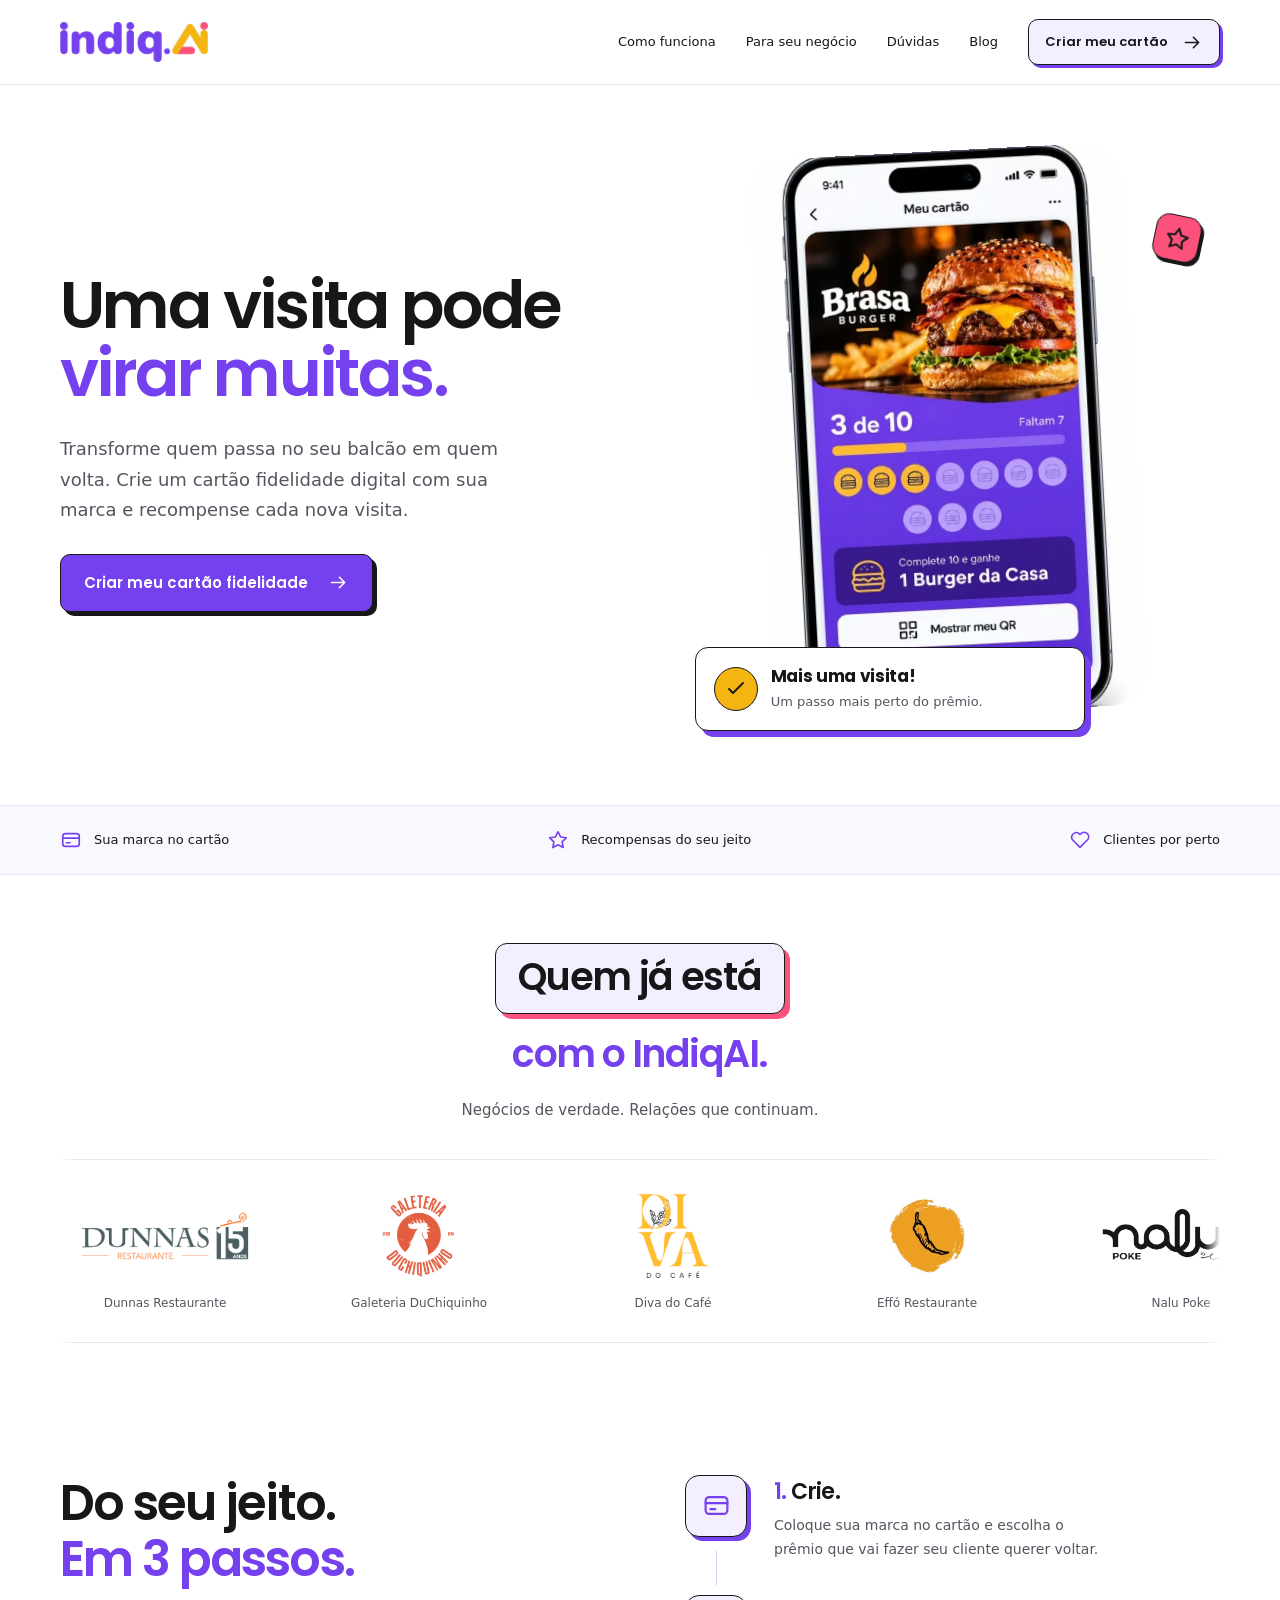
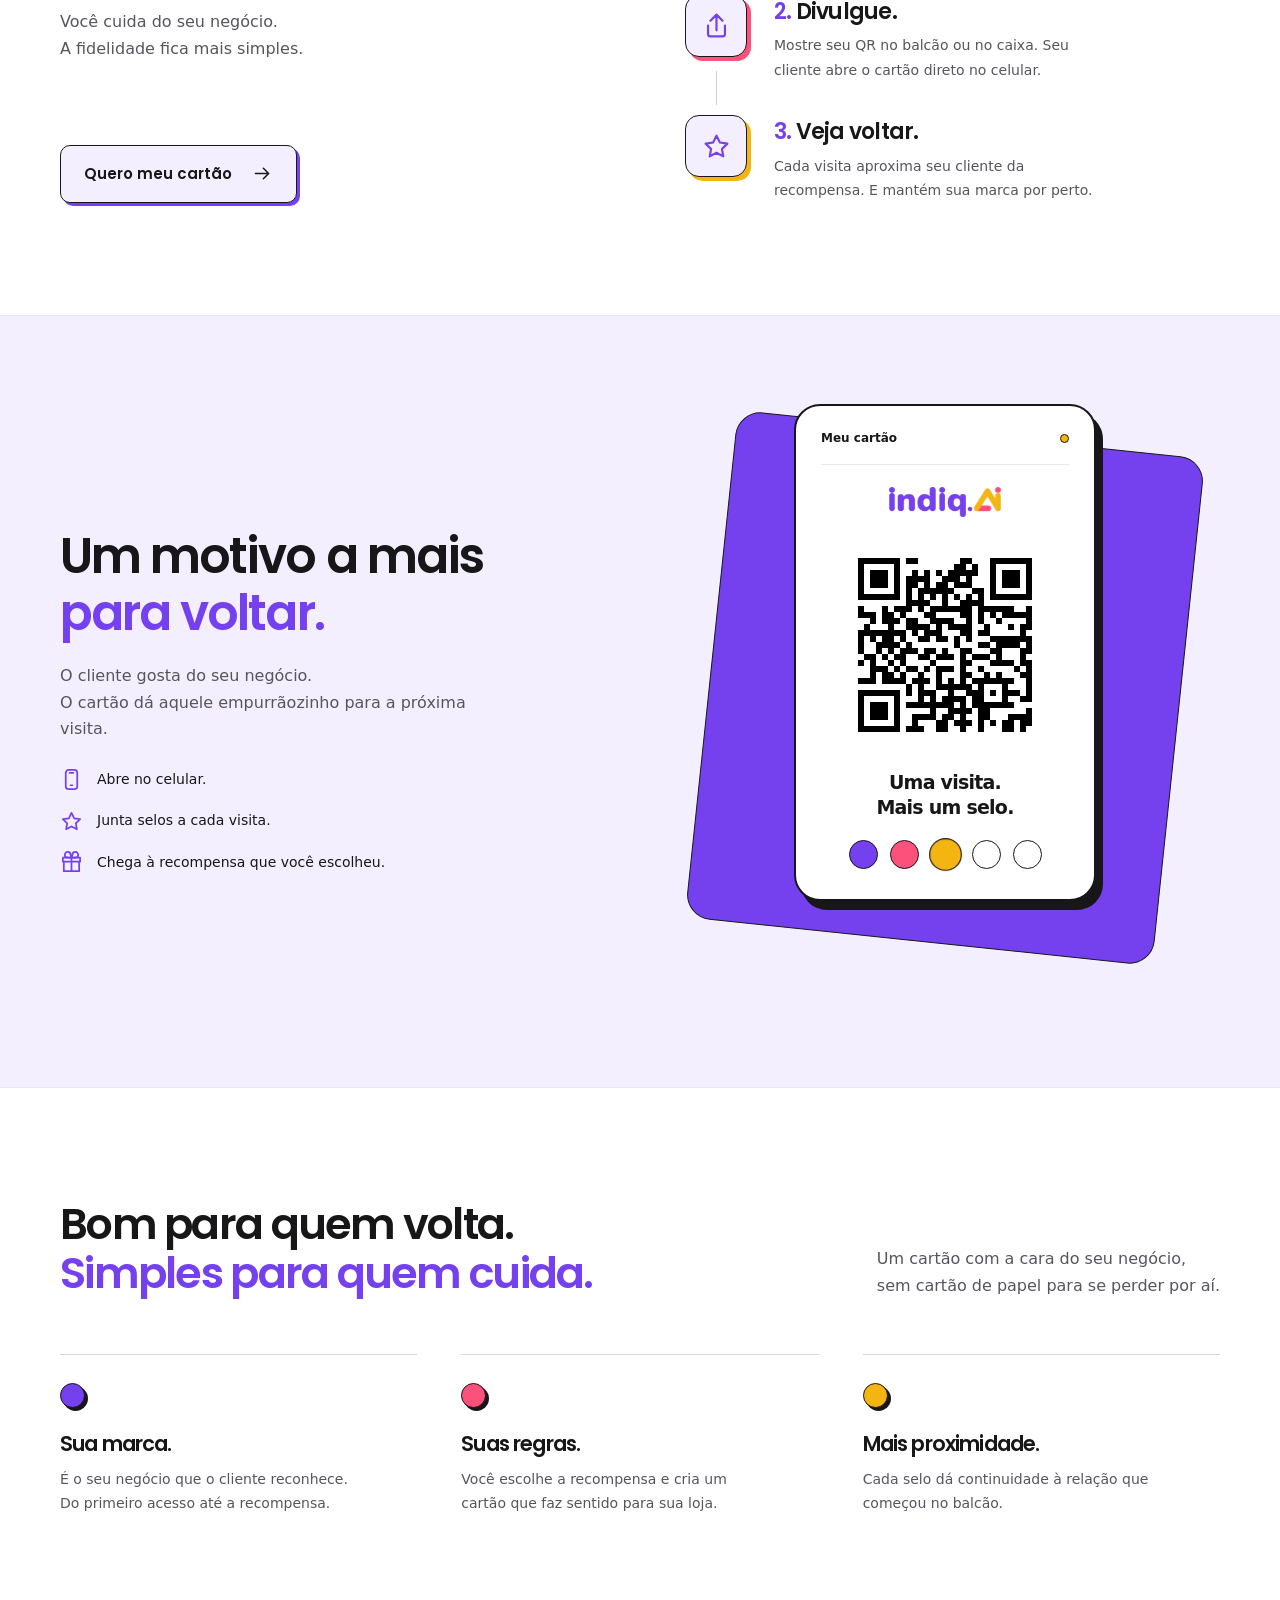
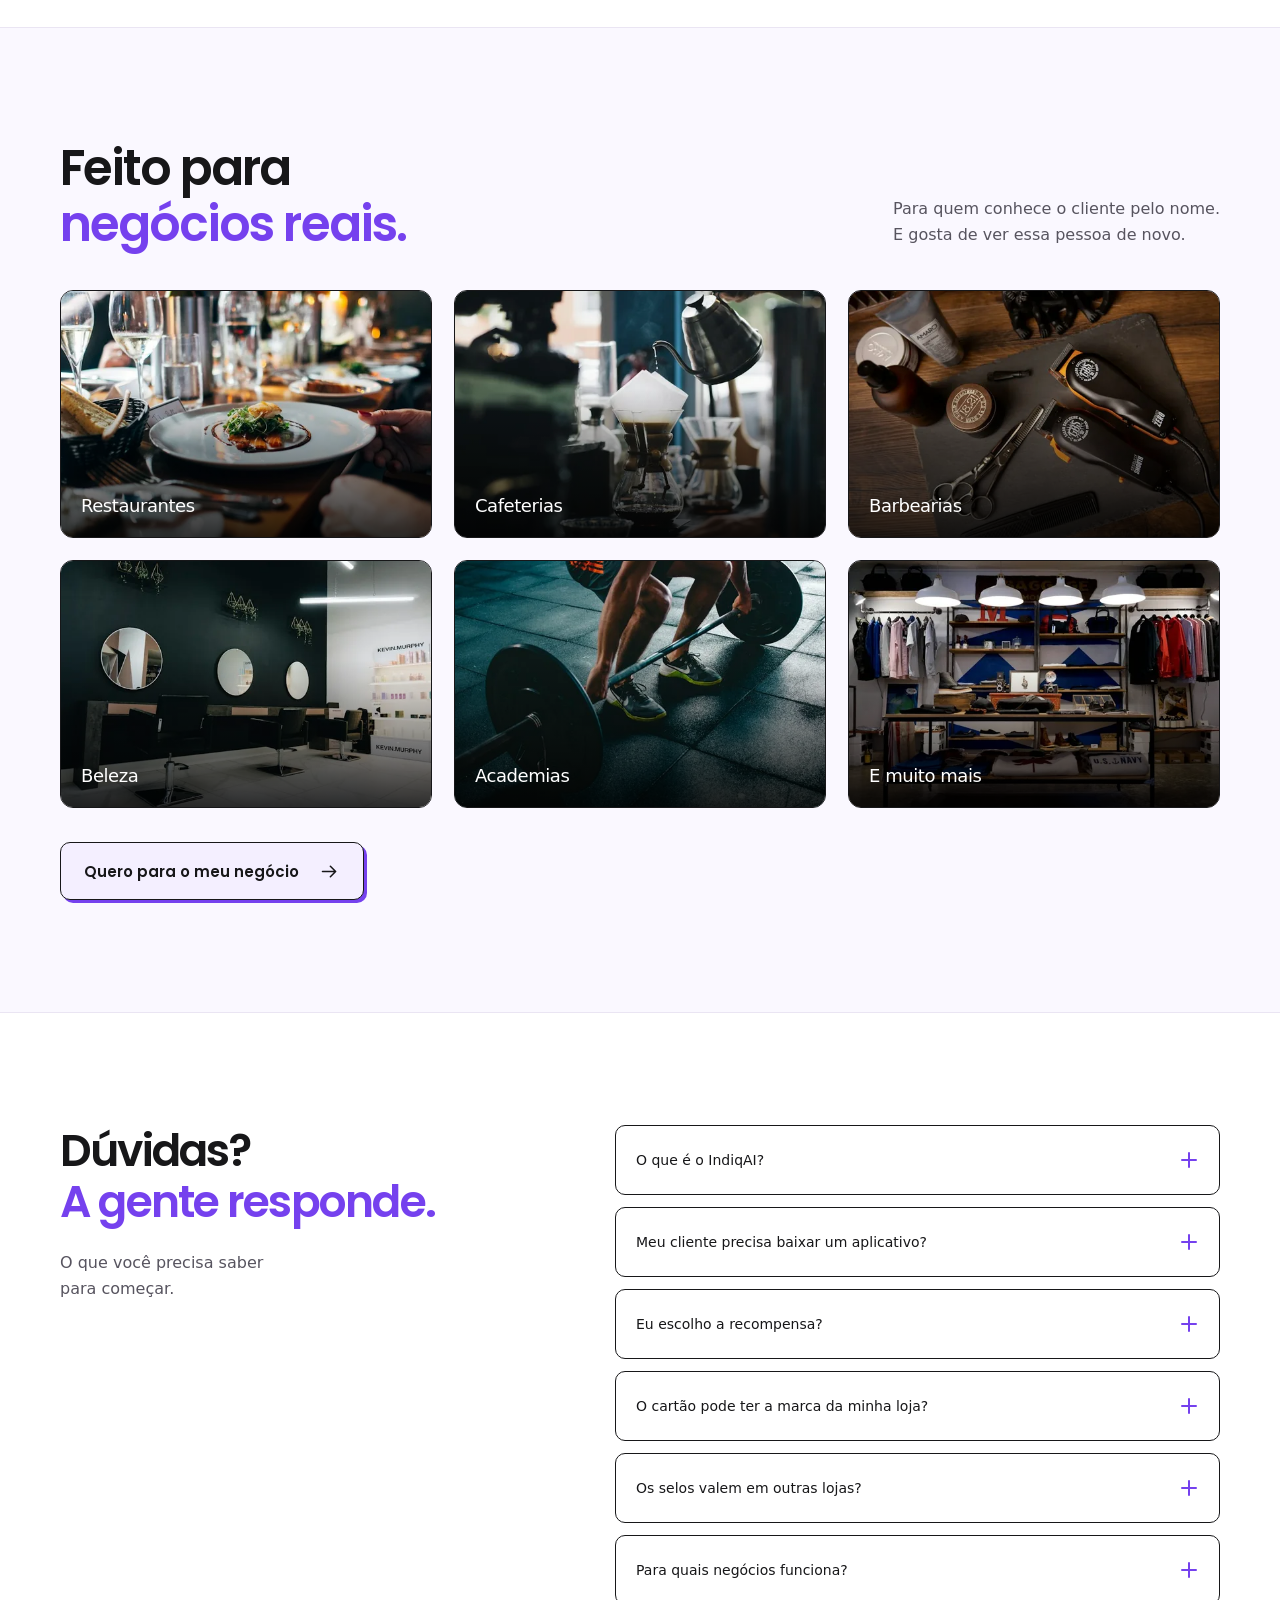
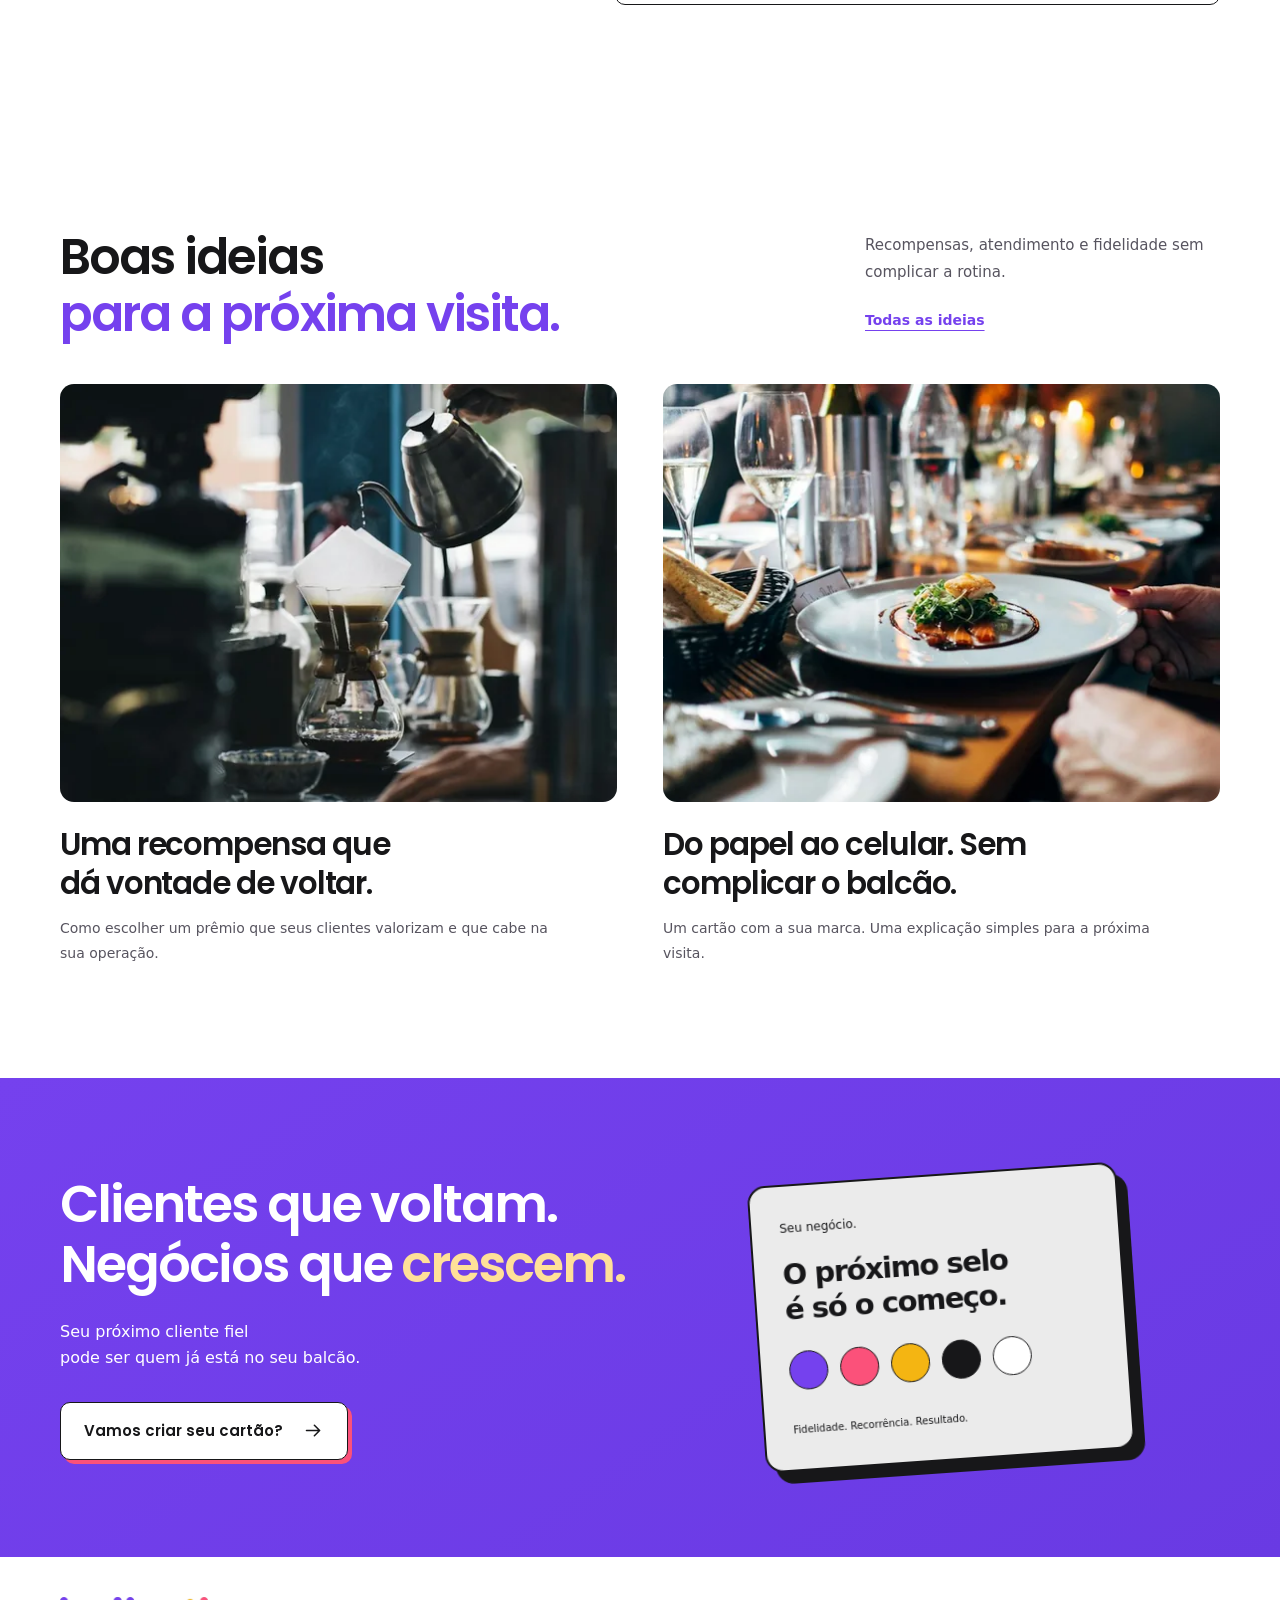
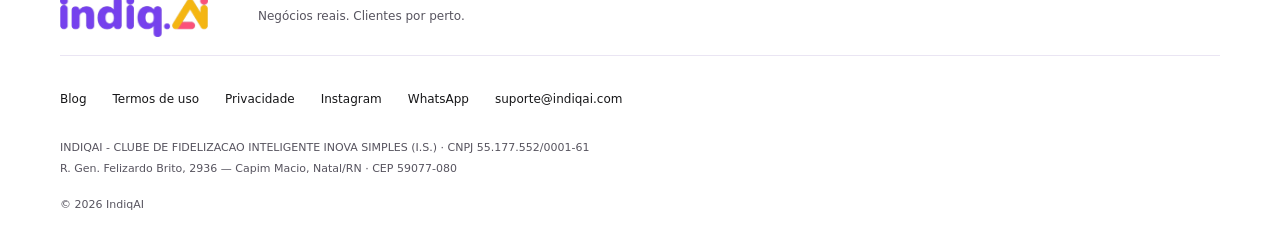
==== commit a85135f7: "Sequence QR card stamp animation" ====
--- a/index.html
+++ b/index.html
@@ -93,7 +93,7 @@
         <div class="customer-copy"><h2 id="customer-title">Um motivo a mais<br><span class="purple">para voltar.</span></h2><p>O cliente gosta do seu negócio.<br>O cartão dá aquele empurrãozinho para a próxima visita.</p><ul class="benefit-list"><li><svg aria-hidden="true"><use href="#i-phone"/></svg><span>Abre no celular.</span></li><li><svg aria-hidden="true"><use href="#i-star"/></svg><span>Junta selos a cada visita.</span></li><li><svg aria-hidden="true"><use href="#i-gift"/></svg><span>Chega à recompensa que você escolheu.</span></li></ul></div>
         <div class="qr-scene" data-scene="qr">
           <div class="qr-backplate" aria-hidden="true"></div>
-          <div class="qr-card"><div class="qr-heading"><svg aria-hidden="true"><use href="#i-qr"/></svg><strong>Meu cartão</strong><span class="qr-dot" aria-hidden="true"></span></div><div class="qr-brand"><img src="./assets/brand/indiqai-logo.webp" width="112" height="30" alt="IndiqAI"></div><div class="qr-code"><img src="./assets/demo-qr.svg" width="222" height="222" alt="QR de demonstração que leva à página do IndiqAI Card."><div class="scan-line" aria-hidden="true"></div></div><p>Uma visita.<br>Mais um selo.</p><div class="demo-stamps" aria-hidden="true"><i></i><i></i><i class="stamp-new"></i><i></i><i></i></div></div>
+          <div class="qr-card"><div class="qr-heading"><strong>Meu cartão</strong><span class="qr-dot" aria-hidden="true"></span></div><div class="qr-brand"><img src="./assets/brand/indiqai-logo.webp" width="112" height="30" alt="IndiqAI"></div><div class="qr-code"><img src="./assets/demo-qr.svg" width="222" height="222" alt="QR de demonstração que leva à página do IndiqAI Card."><div class="scan-line" aria-hidden="true"></div></div><p>Uma visita.<br>Mais um selo.</p><div class="demo-stamps" aria-hidden="true"><i></i><i></i><i class="stamp-new"></i><i></i><i></i></div></div>
           <div class="reward-ticket"><span aria-hidden="true"><svg><use href="#i-check"/></svg></span><div><strong>Selo registrado!</strong><p>Seu próximo prêmio começa aqui.</p></div></div>
 
         </div>
--- a/styles.css
+++ b/styles.css
@@ -125,6 +125,11 @@
 @media(max-width:767px){.clients-heading{margin-bottom:30px}.clients-heading h2{font-size:30px}.clients-title-label{padding:6px 19px 8px;margin-bottom:15px}.clients-heading p{font-size:13px;max-width:290px;margin-inline:auto}.visit-ticket{padding:15px 14px;gap:11px}.visit-ticket strong{font-size:16px}.visit-ticket div>span{font-size:12px}.ticket-check{width:40px;height:40px}}
 @media(max-width:350px){.clients-heading h2{font-size:28px}.visit-ticket{padding:13px 11px;gap:9px}.visit-ticket div>span{font-size:12px}.ticket-check{width:36px;height:36px}}
 
+/* A third seal begins lightly filled; the scan sequence completes it before revealing the ticket. */
+.demo-stamps .stamp-new{opacity:.48;transform:scale(.94)}
+.demo-stamps .stamp-new.is-registered{opacity:1;transform:scale(1)}
+.qr-scene.sequence-pending .reward-ticket{opacity:0;transform:translateY(14px) rotate(2deg)}
+
 /* Same optical frame and live label for every client, without colored image tiles. */
 .clients-group .client-item{width:210px;height:132px;display:flex;flex-direction:column;align-items:center;justify-content:center;gap:12px}
 .client-mark{height:92px;width:190px;display:grid;place-items:center}
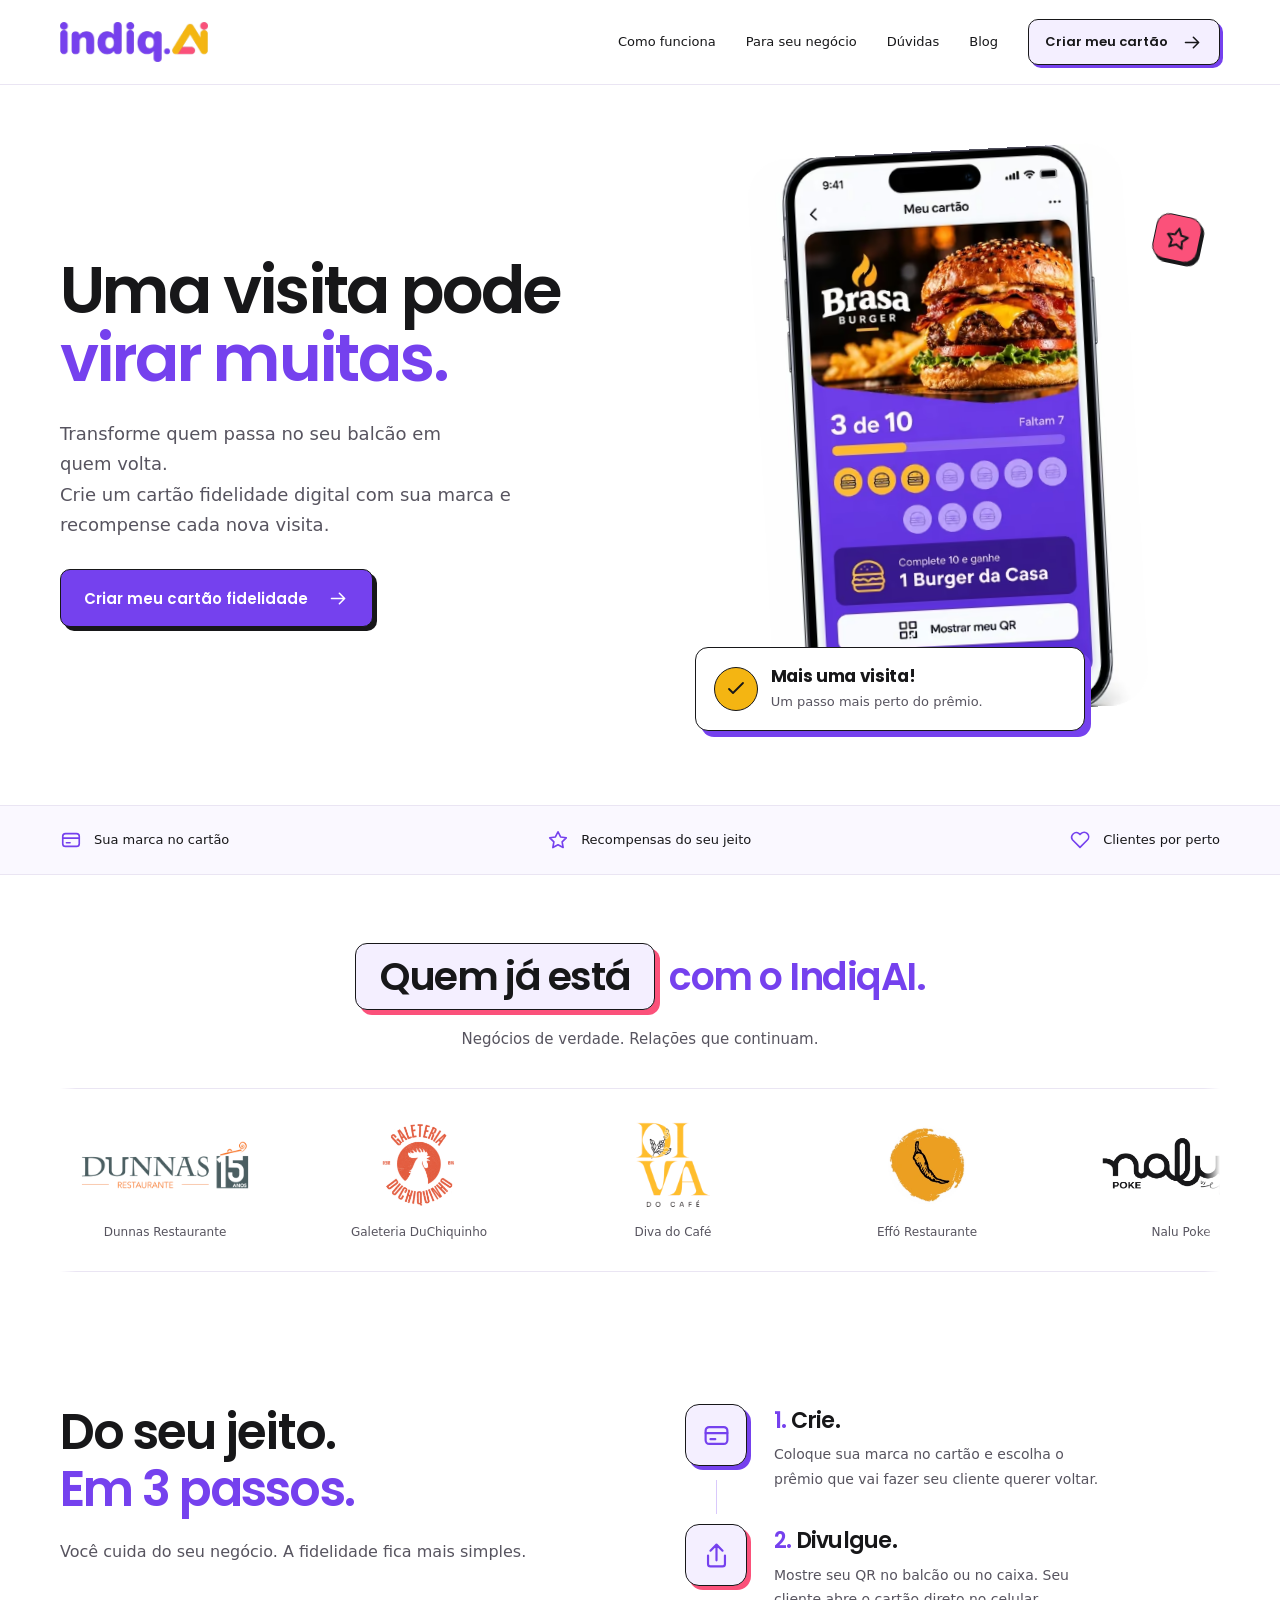
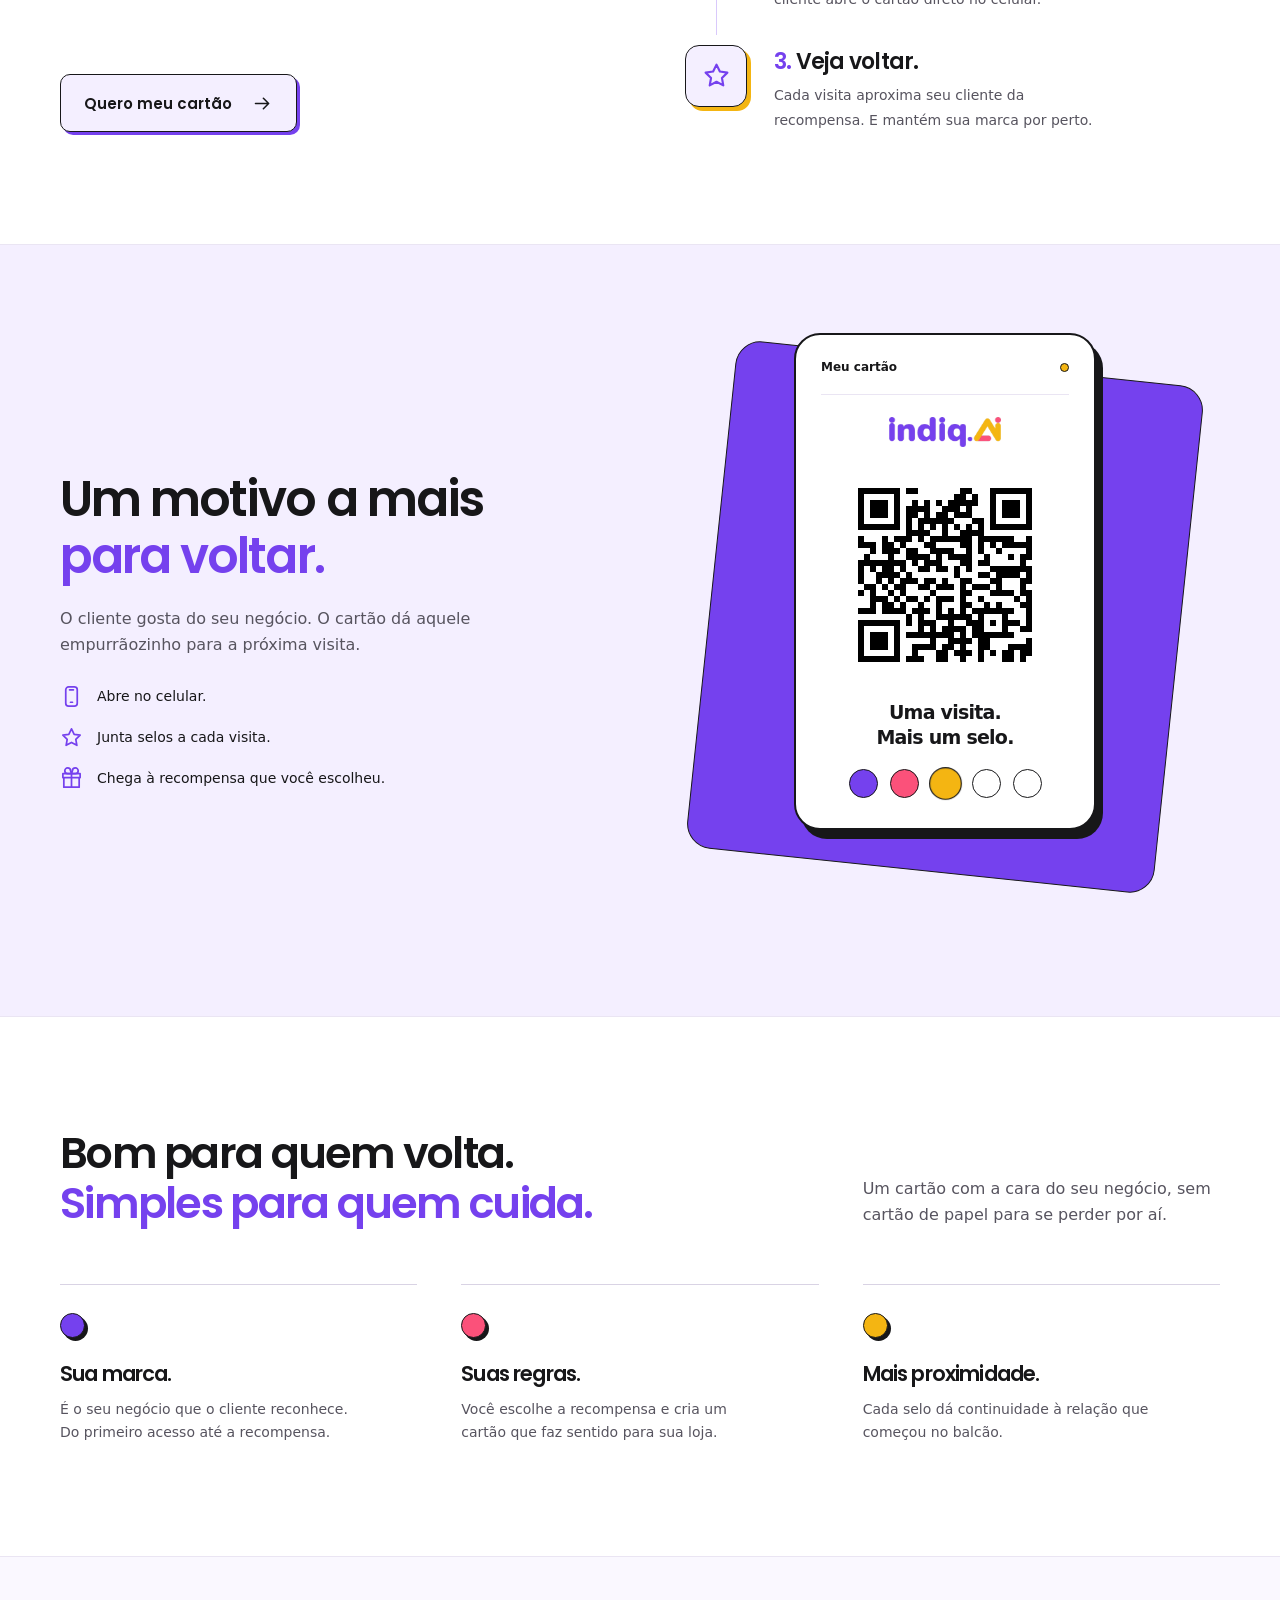
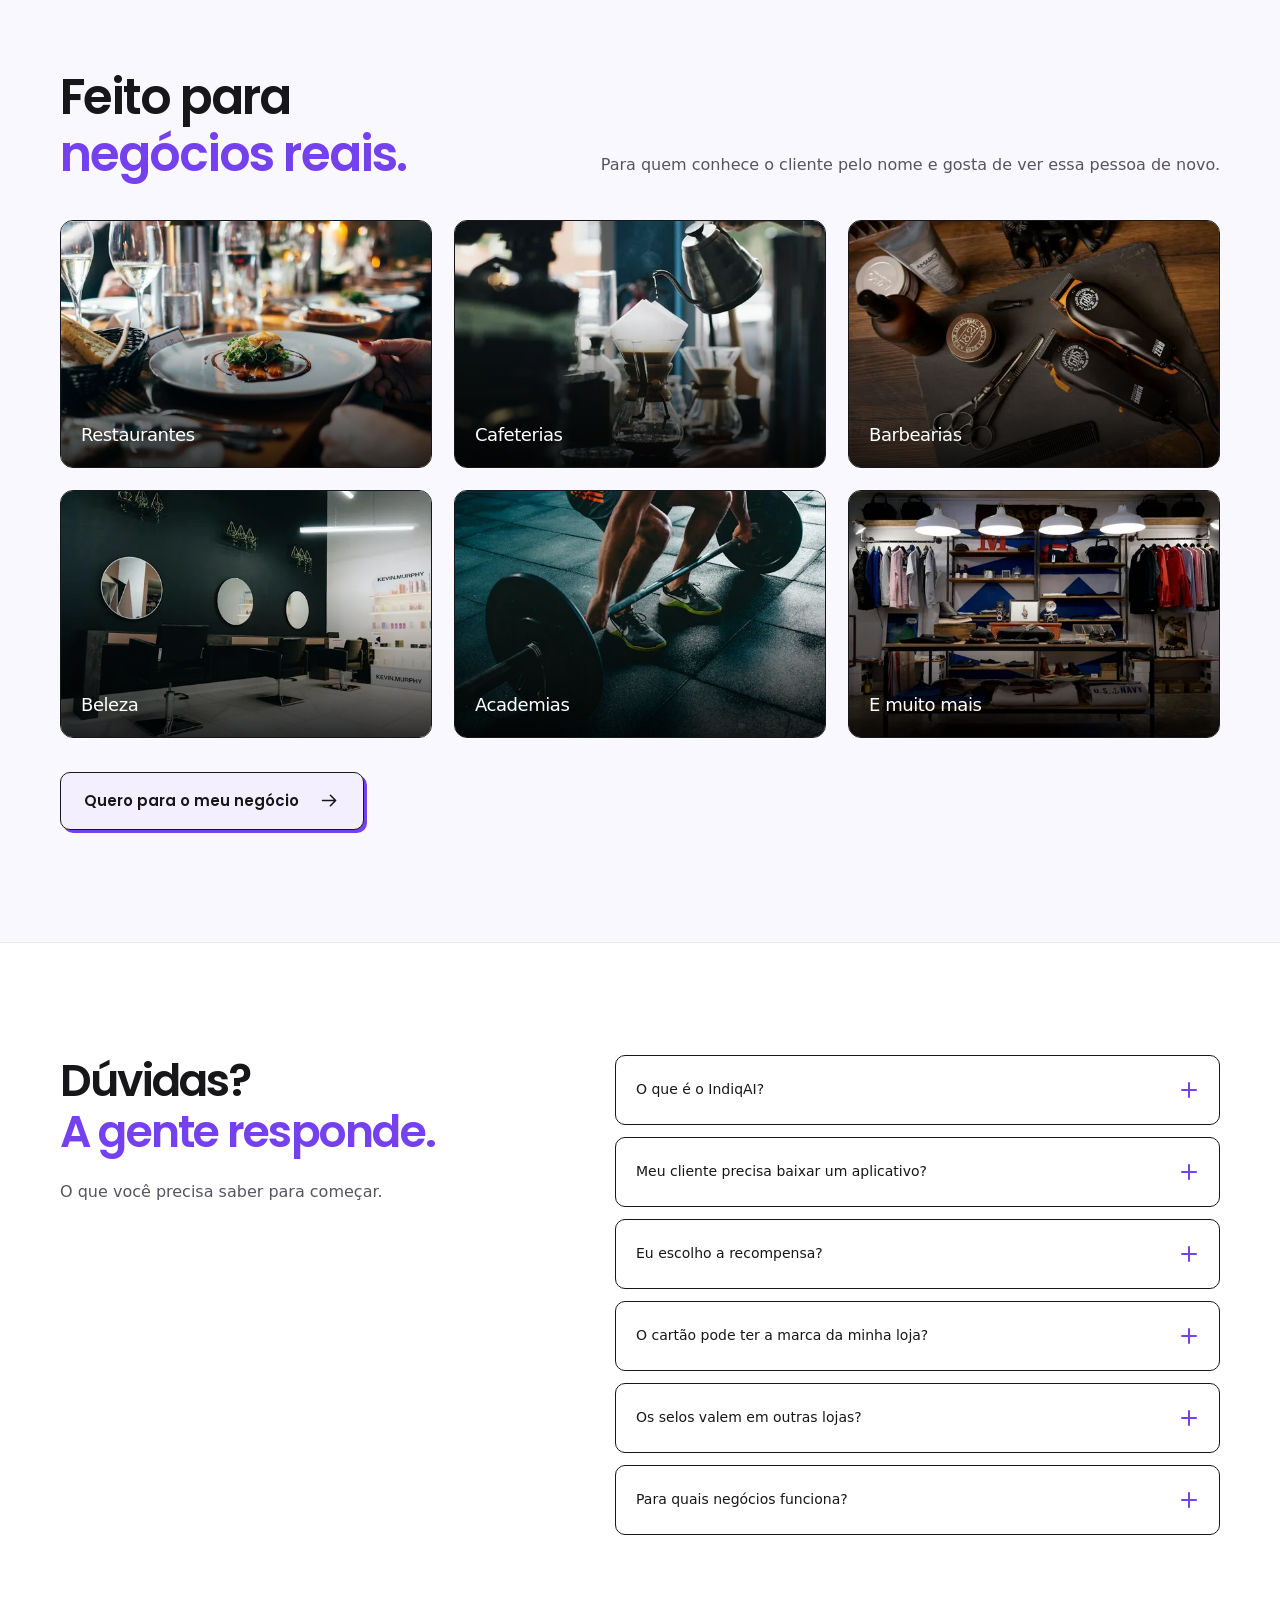
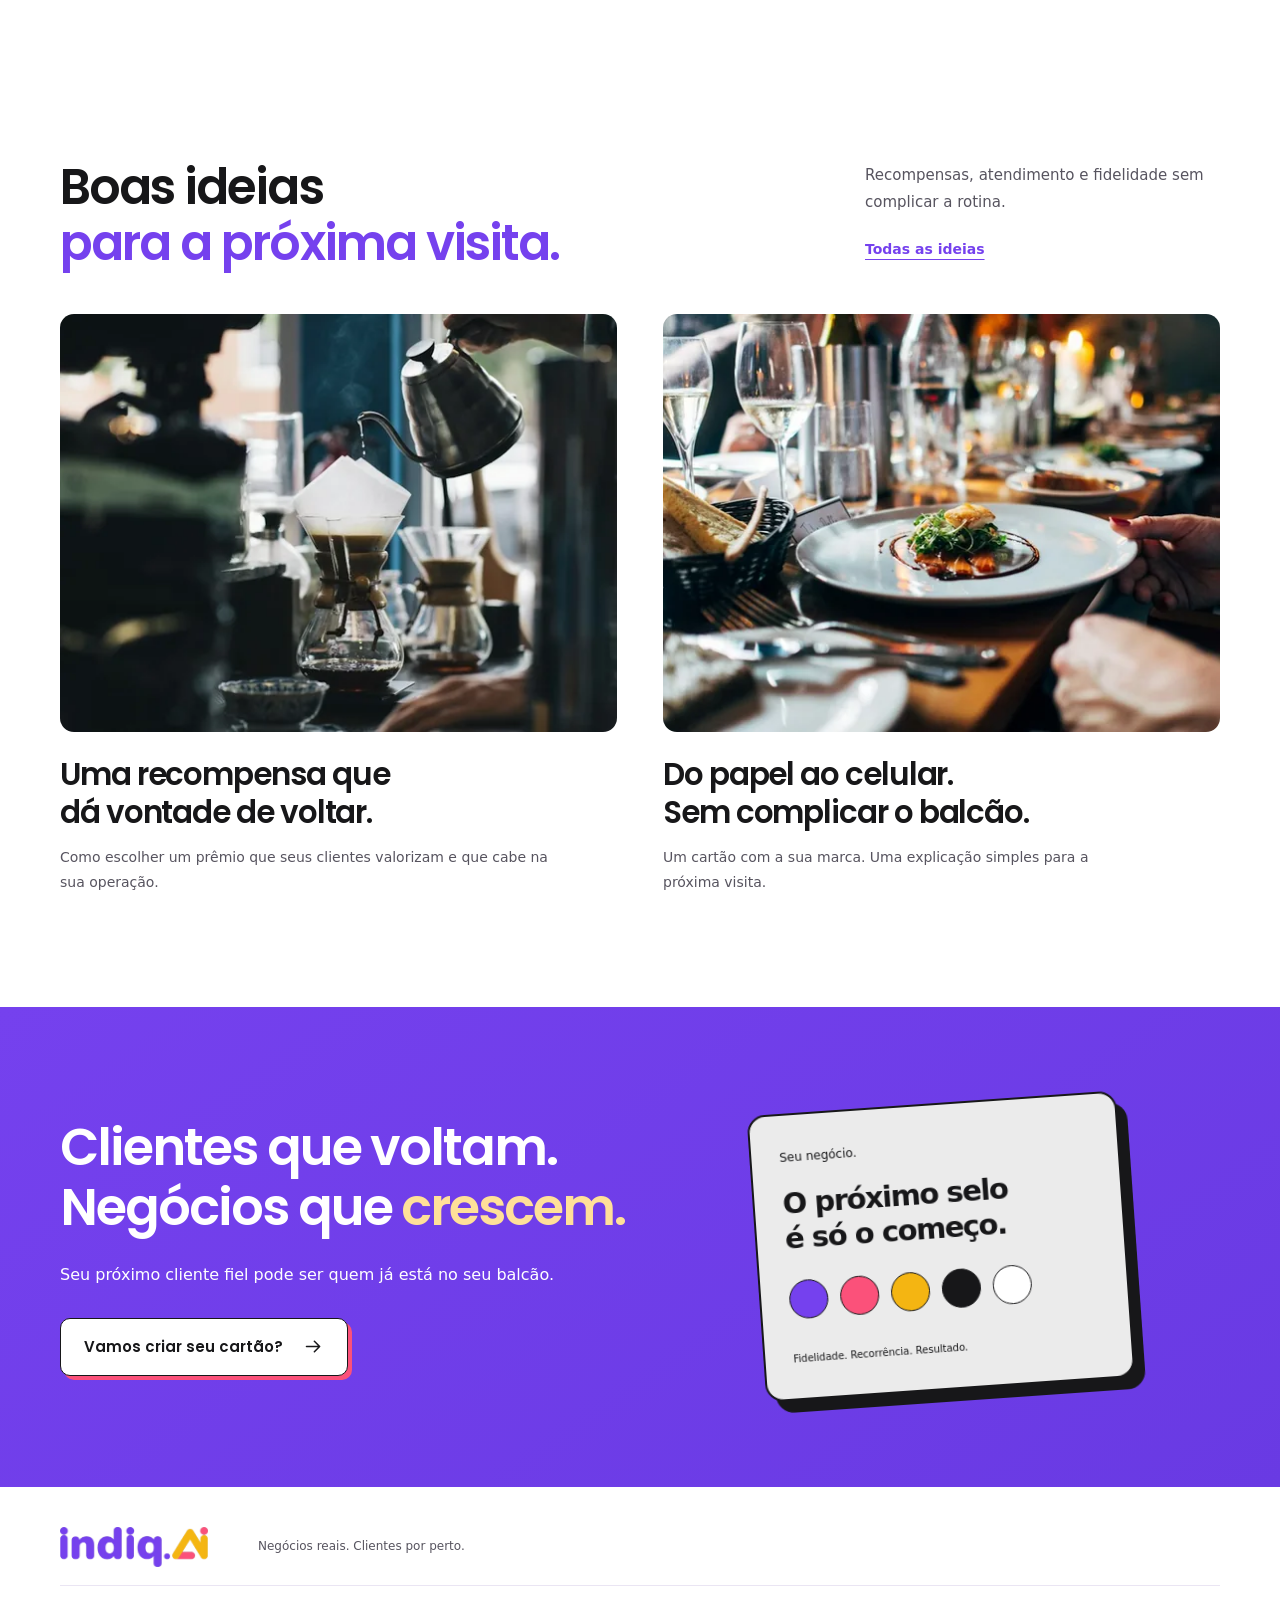
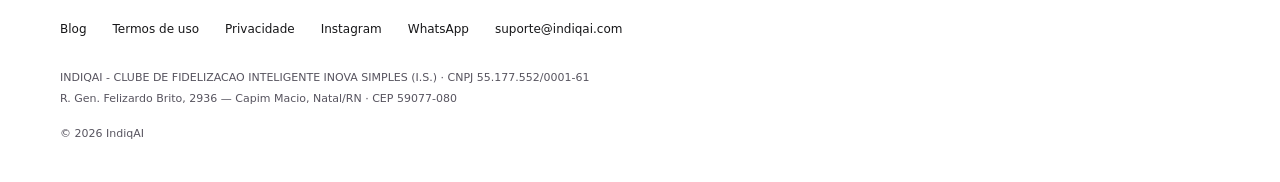
==== commit c93b629f: "refine landing copy wrapping and alignment" ====
--- a/index.html
+++ b/index.html
@@ -65,7 +65,7 @@
     <section class="hero wrap" id="topo" aria-labelledby="hero-title">
       <div class="hero-copy">
         <h1 id="hero-title"><span>Uma visita pode</span><span class="purple">virar muitas.</span></h1>
-        <p class="hero-lede">Transforme quem passa no seu balcão em quem volta. Crie um cartão fidelidade digital com sua marca e recompense cada nova visita.</p>
+        <p class="hero-lede"><span>Transforme quem passa no seu balcão em quem volta.</span> <span>Crie um cartão fidelidade digital com sua marca e</span> <span>recompense cada nova visita.</span></p>
         <div class="hero-actions"><a class="button" href="https://card.indiqai.com/#inicio"><span>Criar meu cartão fidelidade</span><svg aria-hidden="true"><use href="#i-arrow"/></svg></a></div>
 
       </div>
@@ -78,9 +78,9 @@
       </div>
     </section>
     <div class="brand-line" aria-label="O cartão é do seu negócio"><div class="wrap"><span><svg aria-hidden="true"><use href="#i-card"/></svg>Sua marca no cartão</span><span><svg aria-hidden="true"><use href="#i-star"/></svg>Recompensas do seu jeito</span><span><svg aria-hidden="true"><use href="#i-heart"/></svg>Clientes por perto</span></div></div>
-<section class="clients-section wrap" aria-labelledby="clients-title"><div class="clients-heading"><div><h2 id="clients-title"><span class="clients-title-label">Quem já está</span><br><span class="purple">com o IndiqAI.</span></h2><p>Negócios de verdade. Relações que continuam.</p></div></div><div class="clients-viewport" role="region" aria-label="Clientes do IndiqAI"><div class="clients-track"><ul class="clients-group"><li class="client-item client-dunnas"><div class="client-mark"><img src="./assets/clients/clean/dunnas.webp" alt="" width="200" height="96" loading="eager" decoding="async"></div><span>Dunnas Restaurante</span></li><li class="client-item client-duchiquinho"><div class="client-mark"><img src="./assets/clients/clean/duchiquinho.webp" alt="" width="200" height="96" loading="eager" decoding="async"></div><span>Galeteria DuChiquinho</span></li><li class="client-item client-diva"><div class="client-mark"><img src="./assets/clients/clean/diva.svg" alt="" width="200" height="96" loading="eager" decoding="async"></div><span>Diva do Café</span></li><li class="client-item client-effo"><div class="client-mark"><img src="./assets/clients/clean/effo.webp" alt="" width="200" height="96" loading="eager" decoding="async"></div><span>Effó Restaurante</span></li><li class="client-item client-nalu"><div class="client-mark"><img src="./assets/clients/clean/nalu.webp" alt="" width="200" height="96" loading="eager" decoding="async"></div><span>Nalu Poke</span></li><li class="client-item client-servclub"><div class="client-mark"><img src="./assets/clients/clean/servclub.webp" alt="" width="200" height="96" loading="eager" decoding="async"></div><span>ServClub</span></li><li class="client-item client-visione"><div class="client-mark"><img src="./assets/clients/clean/visione.webp" alt="" width="200" height="96" loading="eager" decoding="async"></div><span>Óticas Visione</span></li><li class="client-item client-conexao-hub"><div class="client-mark"><img src="./assets/clients/clean/conexao-hub.svg" alt="" width="200" height="96" loading="eager" decoding="async"></div><span>Conexão Hub</span></li></ul><ul class="clients-group clients-repeat" aria-hidden="true"><li class="client-item client-dunnas"><div class="client-mark"><img src="./assets/clients/clean/dunnas.webp" alt="" width="200" height="96" loading="eager" decoding="async"></div><span>Dunnas Restaurante</span></li><li class="client-item client-duchiquinho"><div class="client-mark"><img src="./assets/clients/clean/duchiquinho.webp" alt="" width="200" height="96" loading="eager" decoding="async"></div><span>Galeteria DuChiquinho</span></li><li class="client-item client-diva"><div class="client-mark"><img src="./assets/clients/clean/diva.svg" alt="" width="200" height="96" loading="eager" decoding="async"></div><span>Diva do Café</span></li><li class="client-item client-effo"><div class="client-mark"><img src="./assets/clients/clean/effo.webp" alt="" width="200" height="96" loading="eager" decoding="async"></div><span>Effó Restaurante</span></li><li class="client-item client-nalu"><div class="client-mark"><img src="./assets/clients/clean/nalu.webp" alt="" width="200" height="96" loading="eager" decoding="async"></div><span>Nalu Poke</span></li><li class="client-item client-servclub"><div class="client-mark"><img src="./assets/clients/clean/servclub.webp" alt="" width="200" height="96" loading="eager" decoding="async"></div><span>ServClub</span></li><li class="client-item client-visione"><div class="client-mark"><img src="./assets/clients/clean/visione.webp" alt="" width="200" height="96" loading="eager" decoding="async"></div><span>Óticas Visione</span></li><li class="client-item client-conexao-hub"><div class="client-mark"><img src="./assets/clients/clean/conexao-hub.svg" alt="" width="200" height="96" loading="eager" decoding="async"></div><span>Conexão Hub</span></li></ul></div></div></section>
+<section class="clients-section wrap" aria-labelledby="clients-title"><div class="clients-heading"><div><h2 id="clients-title"><span class="clients-title-label">Quem já está</span><span class="purple">com o IndiqAI.</span></h2><p>Negócios de verdade. Relações que continuam.</p></div></div><div class="clients-viewport" role="region" aria-label="Clientes do IndiqAI"><div class="clients-track"><ul class="clients-group"><li class="client-item client-dunnas"><div class="client-mark"><img src="./assets/clients/clean/dunnas.webp" alt="" width="200" height="96" loading="eager" decoding="async"></div><span>Dunnas Restaurante</span></li><li class="client-item client-duchiquinho"><div class="client-mark"><img src="./assets/clients/clean/duchiquinho.webp" alt="" width="200" height="96" loading="eager" decoding="async"></div><span>Galeteria DuChiquinho</span></li><li class="client-item client-diva"><div class="client-mark"><img src="./assets/clients/clean/diva.svg" alt="" width="200" height="96" loading="eager" decoding="async"></div><span>Diva do Café</span></li><li class="client-item client-effo"><div class="client-mark"><img src="./assets/clients/clean/effo.webp" alt="" width="200" height="96" loading="eager" decoding="async"></div><span>Effó Restaurante</span></li><li class="client-item client-nalu"><div class="client-mark"><img src="./assets/clients/clean/nalu.webp" alt="" width="200" height="96" loading="eager" decoding="async"></div><span>Nalu Poke</span></li><li class="client-item client-servclub"><div class="client-mark"><img src="./assets/clients/clean/servclub.webp" alt="" width="200" height="96" loading="eager" decoding="async"></div><span>ServClub</span></li><li class="client-item client-visione"><div class="client-mark"><img src="./assets/clients/clean/visione.webp" alt="" width="200" height="96" loading="eager" decoding="async"></div><span>Óticas Visione</span></li><li class="client-item client-conexao-hub"><div class="client-mark"><img src="./assets/clients/clean/conexao-hub.svg" alt="" width="200" height="96" loading="eager" decoding="async"></div><span>Conexão Hub</span></li></ul><ul class="clients-group clients-repeat" aria-hidden="true"><li class="client-item client-dunnas"><div class="client-mark"><img src="./assets/clients/clean/dunnas.webp" alt="" width="200" height="96" loading="eager" decoding="async"></div><span>Dunnas Restaurante</span></li><li class="client-item client-duchiquinho"><div class="client-mark"><img src="./assets/clients/clean/duchiquinho.webp" alt="" width="200" height="96" loading="eager" decoding="async"></div><span>Galeteria DuChiquinho</span></li><li class="client-item client-diva"><div class="client-mark"><img src="./assets/clients/clean/diva.svg" alt="" width="200" height="96" loading="eager" decoding="async"></div><span>Diva do Café</span></li><li class="client-item client-effo"><div class="client-mark"><img src="./assets/clients/clean/effo.webp" alt="" width="200" height="96" loading="eager" decoding="async"></div><span>Effó Restaurante</span></li><li class="client-item client-nalu"><div class="client-mark"><img src="./assets/clients/clean/nalu.webp" alt="" width="200" height="96" loading="eager" decoding="async"></div><span>Nalu Poke</span></li><li class="client-item client-servclub"><div class="client-mark"><img src="./assets/clients/clean/servclub.webp" alt="" width="200" height="96" loading="eager" decoding="async"></div><span>ServClub</span></li><li class="client-item client-visione"><div class="client-mark"><img src="./assets/clients/clean/visione.webp" alt="" width="200" height="96" loading="eager" decoding="async"></div><span>Óticas Visione</span></li><li class="client-item client-conexao-hub"><div class="client-mark"><img src="./assets/clients/clean/conexao-hub.svg" alt="" width="200" height="96" loading="eager" decoding="async"></div><span>Conexão Hub</span></li></ul></div></div></section>
     <section class="section how wrap" id="como-funciona" aria-labelledby="how-title">
-      <div class="section-intro"><h2 id="how-title">Do seu jeito.<br><span class="purple">Em 3 passos.</span></h2><p>Você cuida do seu negócio.<br>A fidelidade fica mais simples.</p></div>
+      <div class="section-intro"><h2 id="how-title">Do seu jeito.<br><span class="purple">Em 3 passos.</span></h2><p>Você cuida do seu negócio. A fidelidade fica mais simples.</p></div>
       <ol class="steps">
         <li><span class="step-art" aria-hidden="true"><svg><use href="#i-card"/></svg></span><div><h3><span>1.</span> Crie.</h3><p>Coloque sua marca no cartão e escolha o prêmio que vai fazer seu cliente querer voltar.</p></div></li>
         <li><span class="step-art" aria-hidden="true"><svg><use href="#i-share"/></svg></span><div><h3><span>2.</span> Divulgue.</h3><p>Mostre seu QR no balcão ou no caixa. Seu cliente abre o cartão direto no celular.</p></div></li>
@@ -90,7 +90,7 @@
     </section>
     <section class="customer-section" aria-labelledby="customer-title">
       <div class="wrap customer-layout">
-        <div class="customer-copy"><h2 id="customer-title">Um motivo a mais<br><span class="purple">para voltar.</span></h2><p>O cliente gosta do seu negócio.<br>O cartão dá aquele empurrãozinho para a próxima visita.</p><ul class="benefit-list"><li><svg aria-hidden="true"><use href="#i-phone"/></svg><span>Abre no celular.</span></li><li><svg aria-hidden="true"><use href="#i-star"/></svg><span>Junta selos a cada visita.</span></li><li><svg aria-hidden="true"><use href="#i-gift"/></svg><span>Chega à recompensa que você escolheu.</span></li></ul></div>
+        <div class="customer-copy"><h2 id="customer-title">Um motivo a mais<br><span class="purple">para voltar.</span></h2><p>O cliente gosta do seu negócio. O cartão dá aquele empurrãozinho para a próxima visita.</p><ul class="benefit-list"><li><svg aria-hidden="true"><use href="#i-phone"/></svg><span>Abre no celular.</span></li><li><svg aria-hidden="true"><use href="#i-star"/></svg><span>Junta selos a cada visita.</span></li><li><svg aria-hidden="true"><use href="#i-gift"/></svg><span>Chega à recompensa que você escolheu.</span></li></ul></div>
         <div class="qr-scene" data-scene="qr">
           <div class="qr-backplate" aria-hidden="true"></div>
           <div class="qr-card"><div class="qr-heading"><strong>Meu cartão</strong><span class="qr-dot" aria-hidden="true"></span></div><div class="qr-brand"><img src="./assets/brand/indiqai-logo.webp" width="112" height="30" alt="IndiqAI"></div><div class="qr-code"><img src="./assets/demo-qr.svg" width="222" height="222" alt="QR de demonstração que leva à página do IndiqAI Card."><div class="scan-line" aria-hidden="true"></div></div><p>Uma visita.<br>Mais um selo.</p><div class="demo-stamps" aria-hidden="true"><i></i><i></i><i class="stamp-new"></i><i></i><i></i></div></div>
@@ -100,11 +100,11 @@
       </div>
     </section>
     <section class="section owner wrap" aria-labelledby="owner-title">
-      <div class="owner-heading"><h2 id="owner-title">Bom para quem volta.<br><span class="purple">Simples para quem cuida.</span></h2><p>Um cartão com a cara do seu negócio,<br class="desktop-break"> sem cartão de papel para se perder por aí.</p></div>
+      <div class="owner-heading"><h2 id="owner-title">Bom para quem volta.<br><span class="purple">Simples para quem cuida.</span></h2><p>Um cartão com a cara do seu negócio, sem cartão de papel para se perder por aí.</p></div>
       <div class="owner-benefits"><article><span class="owner-mark mark-purple" aria-hidden="true"></span><h3>Sua marca.</h3><p>É o seu negócio que o cliente reconhece. Do primeiro acesso até a recompensa.</p></article><article><span class="owner-mark mark-pink" aria-hidden="true"></span><h3>Suas regras.</h3><p>Você escolhe a recompensa e cria um cartão que faz sentido para sua loja.</p></article><article><span class="owner-mark mark-gold" aria-hidden="true"></span><h3>Mais proximidade.</h3><p>Cada selo dá continuidade à relação que começou no balcão.</p></article></div>
     </section>
     <section class="audience-section" id="para-quem" aria-labelledby="audience-title"><div class="wrap section">
-      <div class="audience-intro"><h2 id="audience-title">Feito para<br><span class="purple">negócios reais.</span></h2><p>Para quem conhece o cliente pelo nome.<br>E gosta de ver essa pessoa de novo.</p></div>
+      <div class="audience-intro"><h2 id="audience-title">Feito para<br><span class="purple">negócios reais.</span></h2><p>Para quem conhece o cliente pelo nome e gosta de ver essa pessoa de novo.</p></div>
       <div class="audience-grid">
         <figure class="business-card"><img src="./assets/photos/restaurantes.webp" width="560" height="420" alt="Mesa posta em um restaurante." loading="lazy" decoding="async"><figcaption>Restaurantes</figcaption></figure>
         <figure class="business-card"><img src="./assets/photos/cafeterias.webp" width="560" height="420" alt="Preparo de café filtrado em uma cafeteria." loading="lazy" decoding="async"><figcaption>Cafeterias</figcaption></figure>
@@ -116,7 +116,7 @@
       <a class="button audience-cta" href="https://card.indiqai.com/#inicio"><span>Quero para o meu negócio</span><svg aria-hidden="true"><use href="#i-arrow"/></svg></a>
     </div></section>
     <section class="section faq wrap" id="duvidas" aria-labelledby="faq-title">
-      <div class="faq-intro"><h2 id="faq-title">Dúvidas?<br><span class="purple">A gente responde.</span></h2><p>O que você precisa saber<br>para começar.</p></div>
+      <div class="faq-intro"><h2 id="faq-title">Dúvidas?<br><span class="purple">A gente responde.</span></h2><p>O que você precisa saber para começar.</p></div>
       <div class="faq-list">
         <details class="faq-item"><summary>O que é o IndiqAI?<span class="faq-plus" aria-hidden="true"></span></summary><div class="faq-body"><p>O IndiqAI ajuda negócios locais a criar um cartão de fidelidade digital com a própria marca. Você define a recompensa e seus clientes acumulam visitas até chegar ao prêmio.</p></div></details>
         <details class="faq-item"><summary>Meu cliente precisa baixar um aplicativo?<span class="faq-plus" aria-hidden="true"></span></summary><div class="faq-body"><p>Não. O cartão pode ser acessado pelo navegador do celular. Assim, seu cliente participa sem precisar instalar um aplicativo.</p></div></details>
@@ -126,8 +126,8 @@
         <details class="faq-item"><summary>Para quais negócios funciona?<span class="faq-plus" aria-hidden="true"></span></summary><div class="faq-body"><p>Para negócios que atendem clientes recorrentes: restaurantes, cafeterias, barbearias, salões, academias e outros comércios e serviços locais.</p></div></details>
       </div>
     </section>
-<section class="section journal-teaser wrap" aria-labelledby="blog-title"><div class="journal-heading"><h2 id="blog-title">Boas ideias<br><span class="purple">para a próxima visita.</span></h2><div><p>Recompensas, atendimento e fidelidade sem complicar a rotina.</p><a class="journal-all" href="./blog/">Todas as ideias</a></div></div><div class="journal-list"><article class="journal-entry"><a class="journal-link" href="./blog/como-escolher-a-recompensa/"><div class="journal-photo"><img src="./assets/photos/cafeterias.webp" width="560" height="420" alt="" loading="lazy" decoding="async"></div><div class="journal-copy"><h3 id="article-0">Uma recompensa que dá vontade de voltar.</h3><p>Como escolher um prêmio que seus clientes valorizam e que cabe na sua operação.</p></div></a></article><article class="journal-entry"><a class="journal-link" href="./blog/cartao-fidelidade-digital/"><div class="journal-photo"><img src="./assets/photos/restaurantes.webp" width="560" height="420" alt="" loading="lazy" decoding="async"></div><div class="journal-copy"><h3 id="article-1">Do papel ao celular. Sem complicar o balcão.</h3><p>Um cartão com a sua marca. Uma explicação simples para a próxima visita.</p></div></a></article></div></section>
-    <section class="closing" aria-labelledby="closing-title"><div class="wrap closing-inner"><div class="closing-copy"><h2 id="closing-title">Clientes que voltam.<br>Negócios que <span>crescem.</span></h2><p>Seu próximo cliente fiel<br>pode ser quem já está no seu balcão.</p><a class="button button-on-purple" href="https://card.indiqai.com/#inicio"><span>Vamos criar seu cartão?</span><svg aria-hidden="true"><use href="#i-arrow"/></svg></a></div><div class="closing-card" aria-hidden="true"><span>Seu negócio.</span><strong>O próximo selo<br>é só o começo.</strong><div><i></i><i></i><i></i><i></i><i></i></div><small>Fidelidade. Recorrência. Resultado.</small></div></div></section>
+<section class="section journal-teaser wrap" aria-labelledby="blog-title"><div class="journal-heading"><h2 id="blog-title">Boas ideias<br><span class="purple">para a próxima visita.</span></h2><div><p>Recompensas, atendimento e fidelidade sem complicar a rotina.</p><a class="journal-all" href="./blog/">Todas as ideias</a></div></div><div class="journal-list"><article class="journal-entry"><a class="journal-link" href="./blog/como-escolher-a-recompensa/"><div class="journal-photo"><img src="./assets/photos/cafeterias.webp" width="560" height="420" alt="" loading="lazy" decoding="async"></div><div class="journal-copy"><h3 id="article-0">Uma recompensa que dá vontade de voltar.</h3><p>Como escolher um prêmio que seus clientes valorizam e que cabe na sua operação.</p></div></a></article><article class="journal-entry"><a class="journal-link" href="./blog/cartao-fidelidade-digital/"><div class="journal-photo"><img src="./assets/photos/restaurantes.webp" width="560" height="420" alt="" loading="lazy" decoding="async"></div><div class="journal-copy"><h3 id="article-1"><span>Do papel ao celular.</span> <span>Sem complicar o balcão.</span></h3><p>Um cartão com a sua marca. Uma explicação simples para a próxima visita.</p></div></a></article></div></section>
+    <section class="closing" aria-labelledby="closing-title"><div class="wrap closing-inner"><div class="closing-copy"><h2 id="closing-title">Clientes que voltam.<br>Negócios que <span>crescem.</span></h2><p>Seu próximo cliente fiel pode ser quem já está no seu balcão.</p><a class="button button-on-purple" href="https://card.indiqai.com/#inicio"><span>Vamos criar seu cartão?</span><svg aria-hidden="true"><use href="#i-arrow"/></svg></a></div><div class="closing-card" aria-hidden="true"><span>Seu negócio.</span><strong>O próximo selo<br>é só o começo.</strong><div><i></i><i></i><i></i><i></i><i></i></div><small>Fidelidade. Recorrência. Resultado.</small></div></div></section>
   </main>
   <footer class="site-footer"><div class="wrap footer-inner"><a class="brand" href="#topo" aria-label="IndiqAI, início"><img src="./assets/brand/indiqai-logo.webp" width="148" height="40" alt=""></a><p>Negócios reais. Clientes por perto.</p><div class="footer-links"><a href="./blog/">Blog</a><a href="./termos/">Termos de uso</a><a href="./privacidade/">Privacidade</a><a href="https://www.instagram.com/indiq.ai/">Instagram</a><a href="https://wa.me/5511999922986">WhatsApp</a><a href="mailto:suporte@indiqai.com">suporte@indiqai.com</a></div><address>INDIQAI - CLUBE DE FIDELIZACAO INTELIGENTE INOVA SIMPLES (I.S.) · CNPJ 55.177.552/0001-61<br>R. Gen. Felizardo Brito, 2936 — Capim Macio, Natal/RN · CEP 59077-080</address><small>© 2026 IndiqAI</small></div></footer>
 </body>
--- a/styles.css
+++ b/styles.css
@@ -125,10 +125,11 @@
 @media(max-width:767px){.clients-heading{margin-bottom:30px}.clients-heading h2{font-size:30px}.clients-title-label{padding:6px 19px 8px;margin-bottom:15px}.clients-heading p{font-size:13px;max-width:290px;margin-inline:auto}.visit-ticket{padding:15px 14px;gap:11px}.visit-ticket strong{font-size:16px}.visit-ticket div>span{font-size:12px}.ticket-check{width:40px;height:40px}}
 @media(max-width:350px){.clients-heading h2{font-size:28px}.visit-ticket{padding:13px 11px;gap:9px}.visit-ticket div>span{font-size:12px}.ticket-check{width:36px;height:36px}}
 
-/* A third seal begins lightly filled; the scan sequence completes it before revealing the ticket. */
-.demo-stamps .stamp-new{opacity:.48;transform:scale(.94)}
-.demo-stamps .stamp-new.is-registered{opacity:1;transform:scale(1)}
+/* The unearned stamp keeps its outline; only its yellow fill appears after scanning. */
+.demo-stamps .stamp-new{background:#fff;opacity:1;transform:scale(1)}
+.demo-stamps .stamp-new.is-registered{background:var(--gold);opacity:1;transform:scale(1)}
 .qr-scene.sequence-pending .reward-ticket{opacity:0;transform:translateY(14px) rotate(2deg)}
+@media(prefers-reduced-motion:reduce){.demo-stamps .stamp-new{background:var(--gold)}}
 
 /* Same optical frame and live label for every client, without colored image tiles. */
 .clients-group .client-item{width:210px;height:132px;display:flex;flex-direction:column;align-items:center;justify-content:center;gap:12px}
@@ -146,3 +147,16 @@
 
 /* Official brand typography for headings and emphasis; UI and body use the native sans. */
 .button,.visit-ticket strong,.benefit-strip strong,.audience-card span,.eyebrow{font-family:Poppins,system-ui,sans-serif}
+
+/* Keep editorial copy in intentional phrases on wide screens, then let mobile wrap naturally. */
+.hero-lede span{display:block}
+.journal-copy :is(h2,h3) span{display:block}
+p{text-wrap:pretty}
+@media(max-width:767px){.hero-lede span{display:inline}}
+.clients-heading h2{display:flex;align-items:center;justify-content:center;flex-wrap:wrap;gap:14px;line-height:1.2}
+.clients-title-label{padding:9px 24px;margin:0;font-size:1.04em}
+.owner-heading{display:grid;grid-template-columns:repeat(3,minmax(0,1fr));column-gap:44px;align-items:end}
+.owner-heading h2{grid-column:1 / span 2}
+.owner-heading>p{grid-column:3;max-width:none;margin:0}
+@media(max-width:1000px){.owner-heading{display:block}.owner-heading>p{max-width:none;margin-top:22px}}
+@media(max-width:767px){.clients-heading h2{gap:9px;line-height:1.2}.clients-title-label{padding:7px 19px;margin:0;font-size:1em}.owner-heading{display:block}}
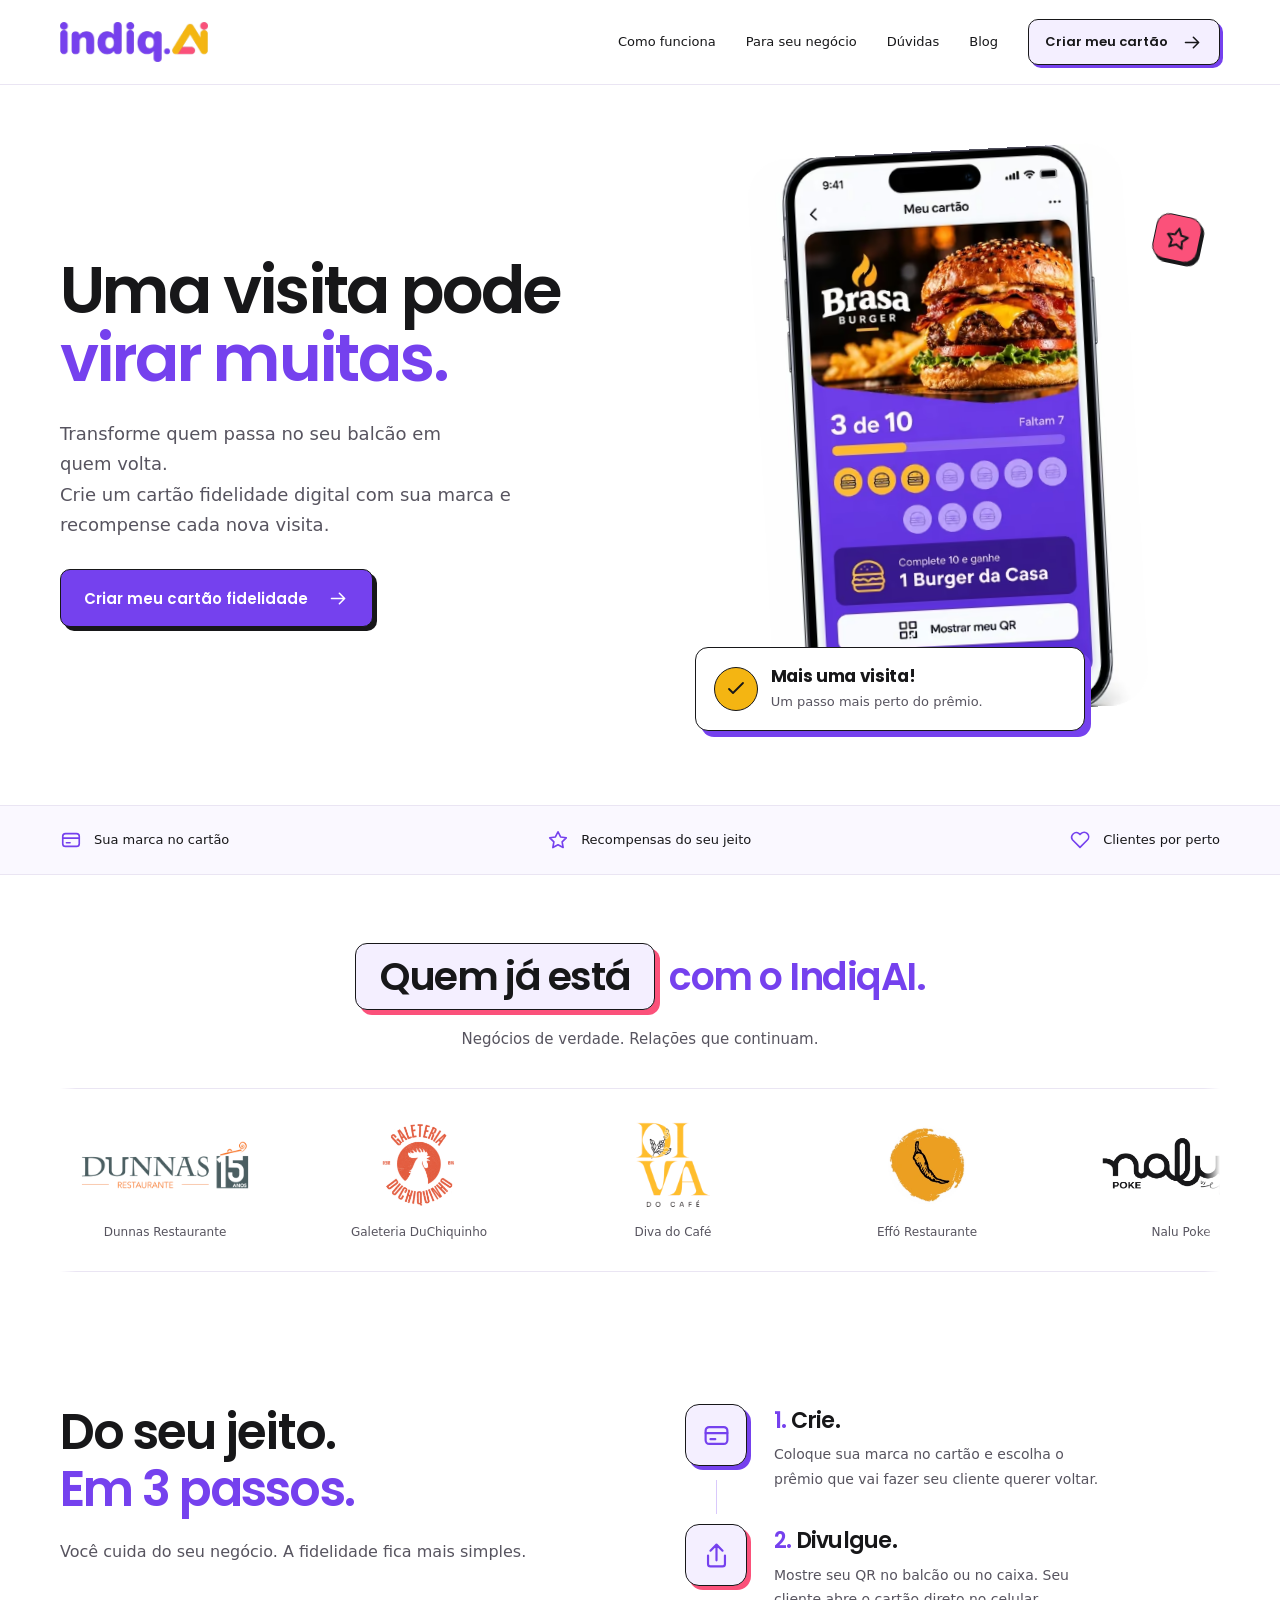
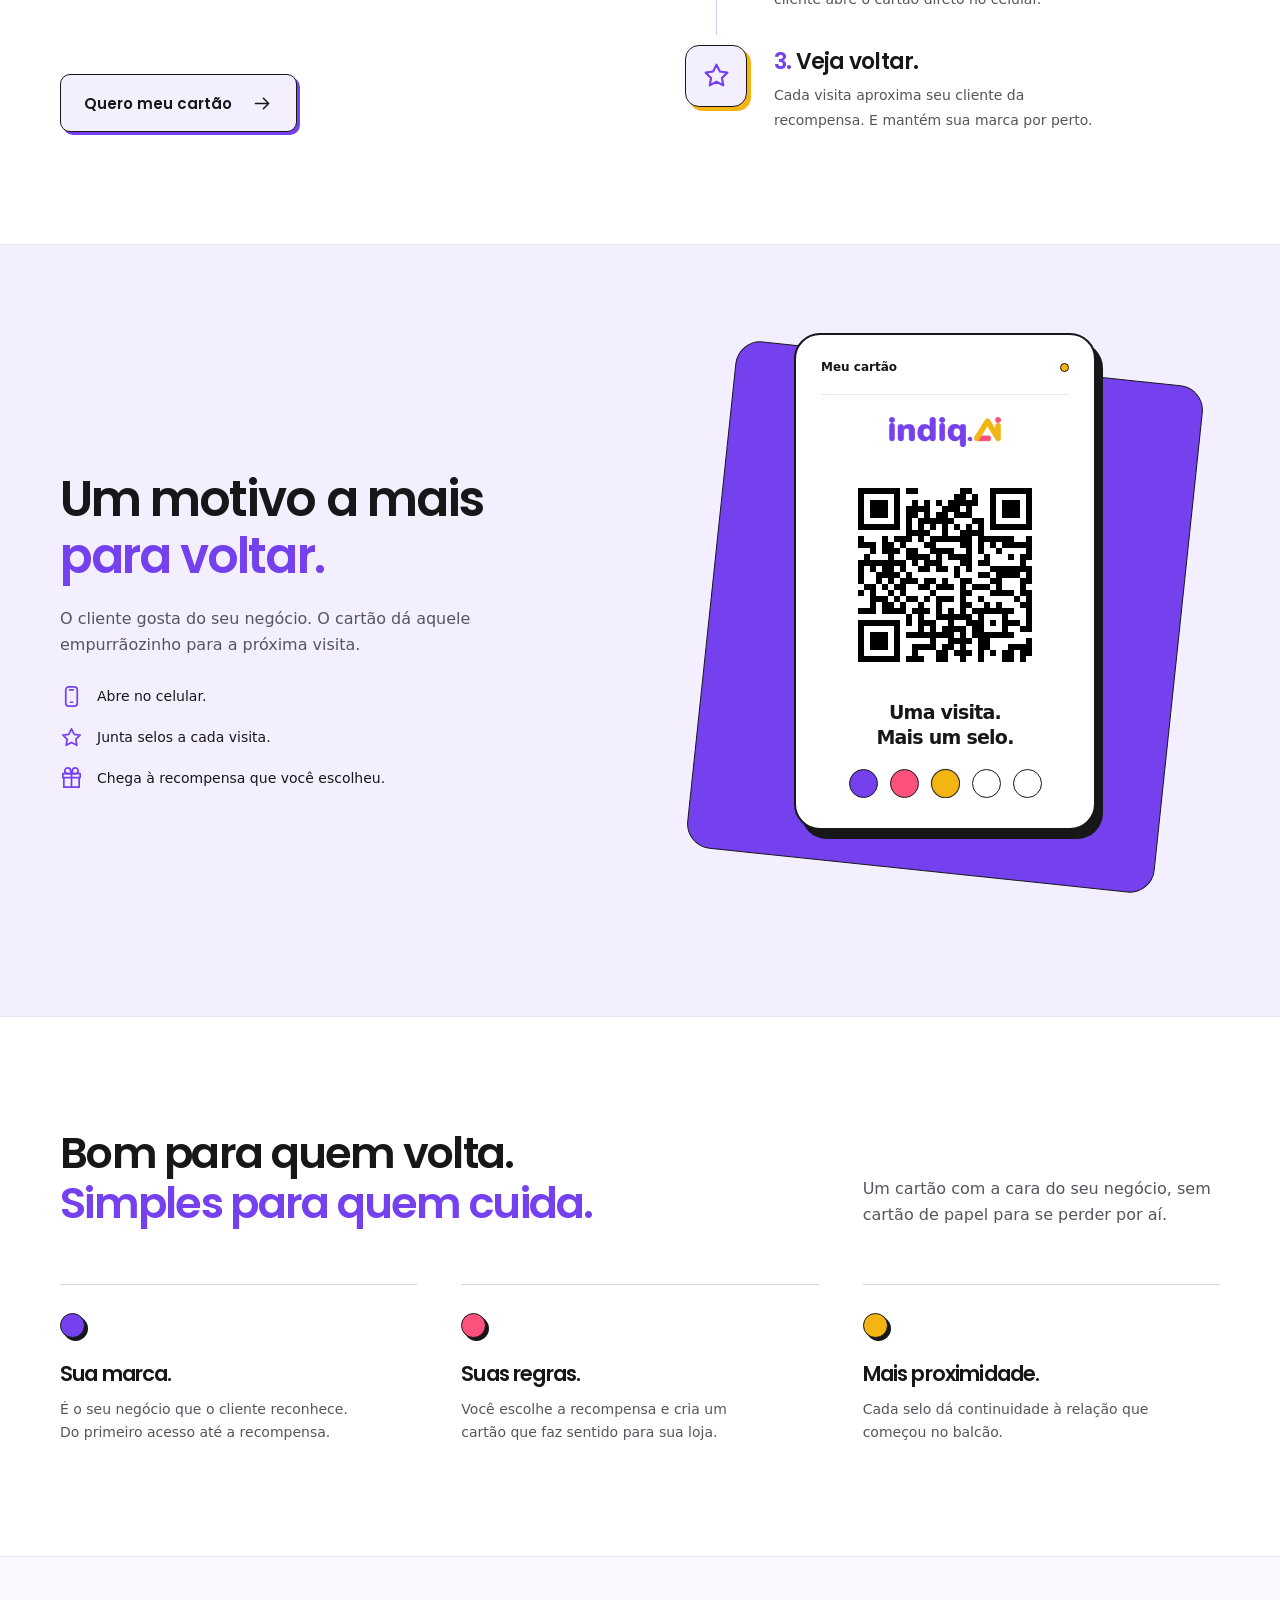
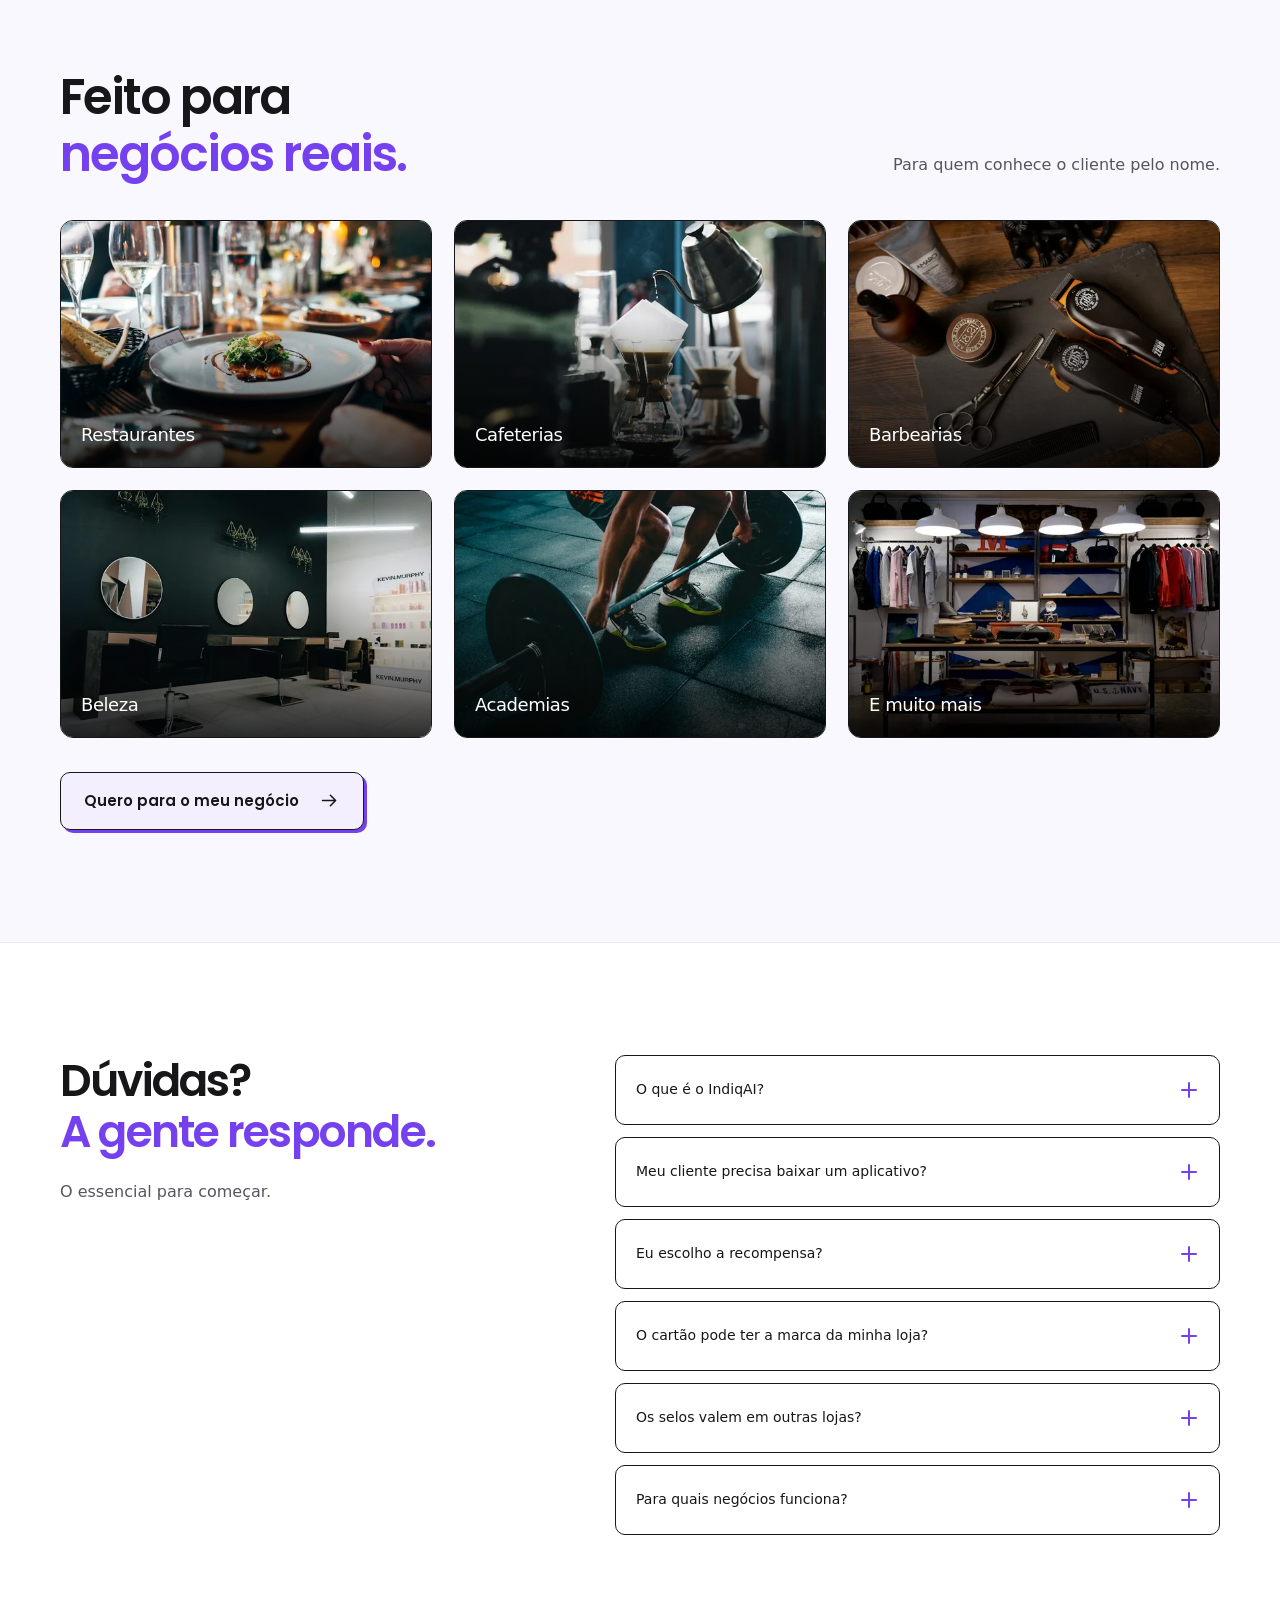
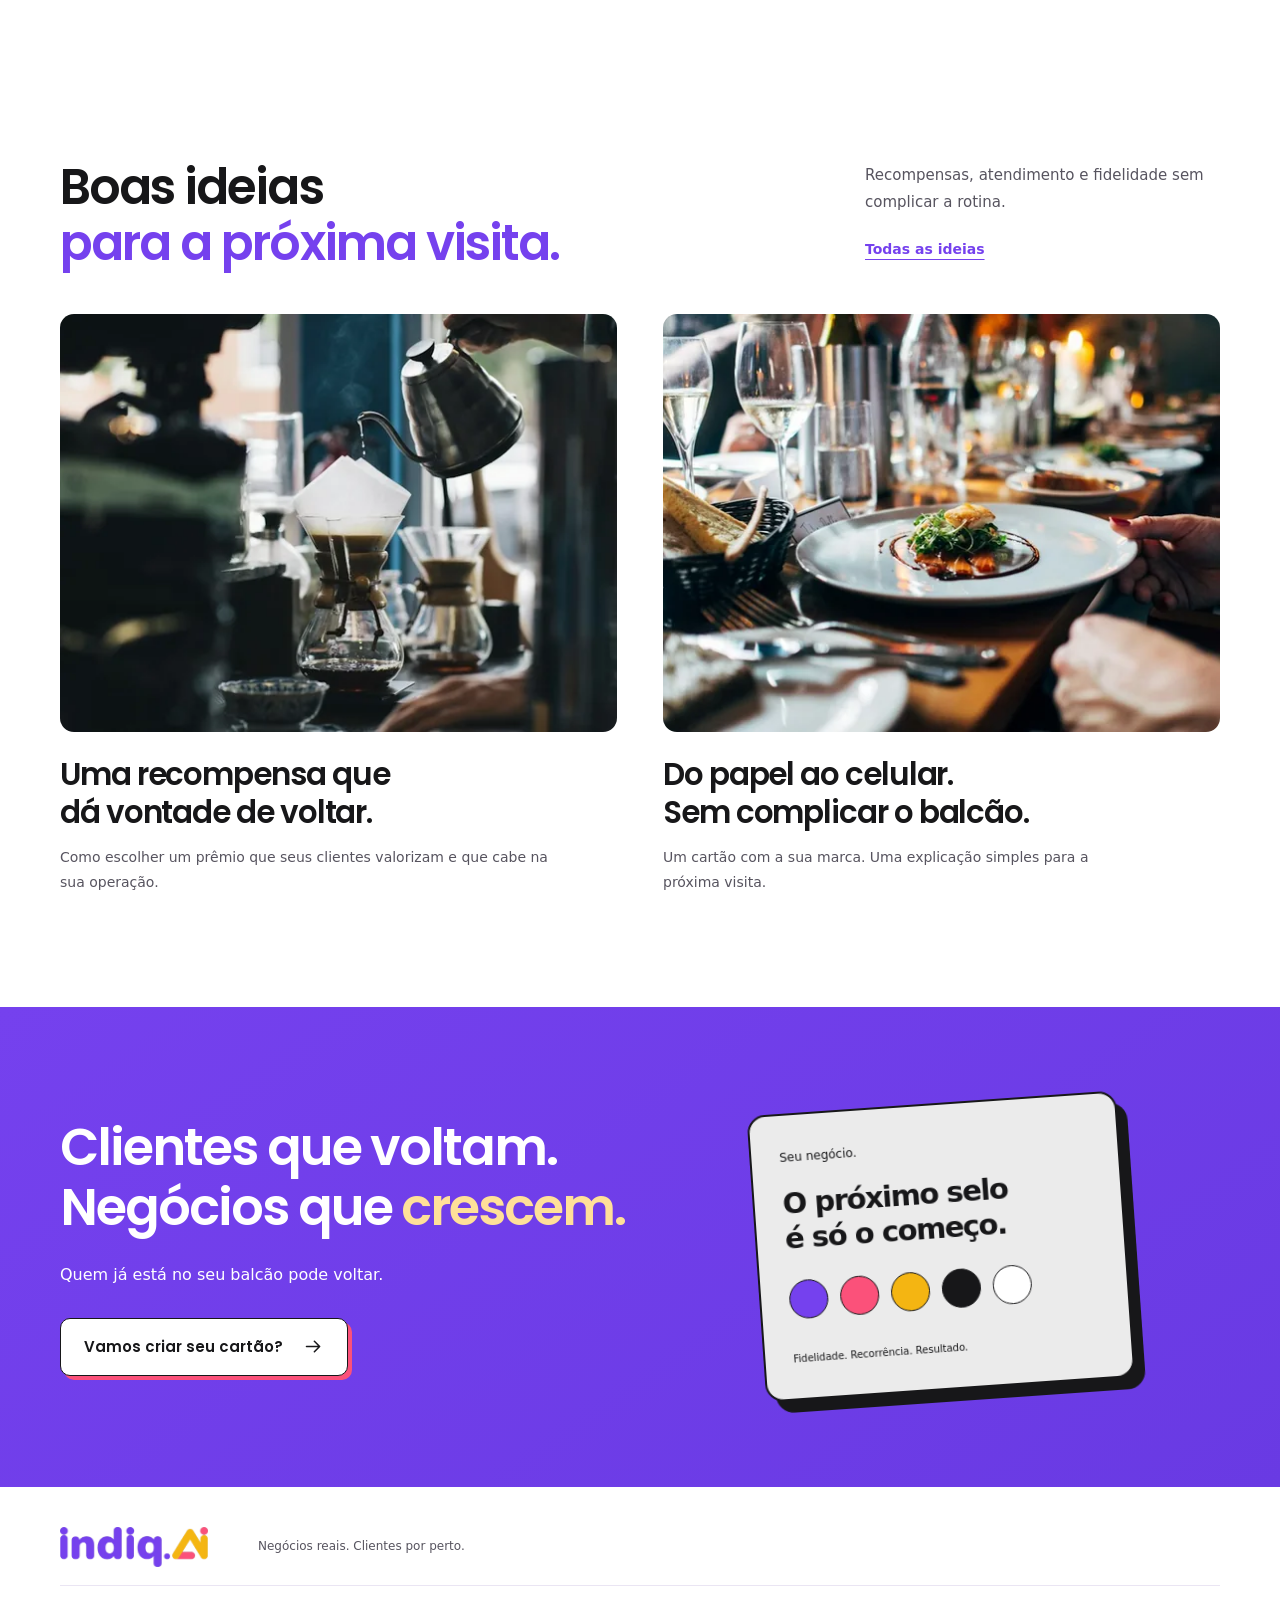
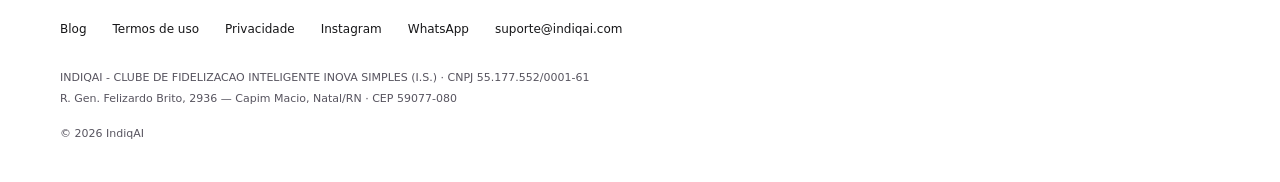
==== commit d5d1b639: "fix landing copy and responsive annotations" ====
--- a/index.html
+++ b/index.html
@@ -13,7 +13,7 @@
   <link rel="preload" href="./assets/fonts/poppins-500.woff2" as="font" type="font/woff2" crossorigin>
   <link rel="preload" href="./assets/fonts/poppins-600.woff2" as="font" type="font/woff2" crossorigin>
   <link rel="preload" href="./assets/card-demo-800.avif" as="image" type="image/avif" imagesrcset="./assets/card-demo-540.avif 540w, ./assets/card-demo-800.avif 800w" imagesizes="(max-width: 350px) 253px, (max-width: 767px) 302px, 375px" fetchpriority="high">
-  <link rel="stylesheet" href="./styles.css">
+  <link rel="stylesheet" href="./styles.css?v=20261002-2">
   <script src="./site.js" defer></script>
   <meta property="og:type" content="website">
   <meta property="og:locale" content="pt_BR">
@@ -104,7 +104,7 @@
       <div class="owner-benefits"><article><span class="owner-mark mark-purple" aria-hidden="true"></span><h3>Sua marca.</h3><p>É o seu negócio que o cliente reconhece. Do primeiro acesso até a recompensa.</p></article><article><span class="owner-mark mark-pink" aria-hidden="true"></span><h3>Suas regras.</h3><p>Você escolhe a recompensa e cria um cartão que faz sentido para sua loja.</p></article><article><span class="owner-mark mark-gold" aria-hidden="true"></span><h3>Mais proximidade.</h3><p>Cada selo dá continuidade à relação que começou no balcão.</p></article></div>
     </section>
     <section class="audience-section" id="para-quem" aria-labelledby="audience-title"><div class="wrap section">
-      <div class="audience-intro"><h2 id="audience-title">Feito para<br><span class="purple">negócios reais.</span></h2><p>Para quem conhece o cliente pelo nome e gosta de ver essa pessoa de novo.</p></div>
+      <div class="audience-intro"><h2 id="audience-title">Feito para<br><span class="purple">negócios reais.</span></h2><p>Para quem conhece o cliente pelo nome.</p></div>
       <div class="audience-grid">
         <figure class="business-card"><img src="./assets/photos/restaurantes.webp" width="560" height="420" alt="Mesa posta em um restaurante." loading="lazy" decoding="async"><figcaption>Restaurantes</figcaption></figure>
         <figure class="business-card"><img src="./assets/photos/cafeterias.webp" width="560" height="420" alt="Preparo de café filtrado em uma cafeteria." loading="lazy" decoding="async"><figcaption>Cafeterias</figcaption></figure>
@@ -116,7 +116,7 @@
       <a class="button audience-cta" href="https://card.indiqai.com/#inicio"><span>Quero para o meu negócio</span><svg aria-hidden="true"><use href="#i-arrow"/></svg></a>
     </div></section>
     <section class="section faq wrap" id="duvidas" aria-labelledby="faq-title">
-      <div class="faq-intro"><h2 id="faq-title">Dúvidas?<br><span class="purple">A gente responde.</span></h2><p>O que você precisa saber para começar.</p></div>
+      <div class="faq-intro"><h2 id="faq-title">Dúvidas?<br><span class="purple">A gente responde.</span></h2><p>O essencial para começar.</p></div>
       <div class="faq-list">
         <details class="faq-item"><summary>O que é o IndiqAI?<span class="faq-plus" aria-hidden="true"></span></summary><div class="faq-body"><p>O IndiqAI ajuda negócios locais a criar um cartão de fidelidade digital com a própria marca. Você define a recompensa e seus clientes acumulam visitas até chegar ao prêmio.</p></div></details>
         <details class="faq-item"><summary>Meu cliente precisa baixar um aplicativo?<span class="faq-plus" aria-hidden="true"></span></summary><div class="faq-body"><p>Não. O cartão pode ser acessado pelo navegador do celular. Assim, seu cliente participa sem precisar instalar um aplicativo.</p></div></details>
@@ -127,7 +127,7 @@
       </div>
     </section>
 <section class="section journal-teaser wrap" aria-labelledby="blog-title"><div class="journal-heading"><h2 id="blog-title">Boas ideias<br><span class="purple">para a próxima visita.</span></h2><div><p>Recompensas, atendimento e fidelidade sem complicar a rotina.</p><a class="journal-all" href="./blog/">Todas as ideias</a></div></div><div class="journal-list"><article class="journal-entry"><a class="journal-link" href="./blog/como-escolher-a-recompensa/"><div class="journal-photo"><img src="./assets/photos/cafeterias.webp" width="560" height="420" alt="" loading="lazy" decoding="async"></div><div class="journal-copy"><h3 id="article-0">Uma recompensa que dá vontade de voltar.</h3><p>Como escolher um prêmio que seus clientes valorizam e que cabe na sua operação.</p></div></a></article><article class="journal-entry"><a class="journal-link" href="./blog/cartao-fidelidade-digital/"><div class="journal-photo"><img src="./assets/photos/restaurantes.webp" width="560" height="420" alt="" loading="lazy" decoding="async"></div><div class="journal-copy"><h3 id="article-1"><span>Do papel ao celular.</span> <span>Sem complicar o balcão.</span></h3><p>Um cartão com a sua marca. Uma explicação simples para a próxima visita.</p></div></a></article></div></section>
-    <section class="closing" aria-labelledby="closing-title"><div class="wrap closing-inner"><div class="closing-copy"><h2 id="closing-title">Clientes que voltam.<br>Negócios que <span>crescem.</span></h2><p>Seu próximo cliente fiel pode ser quem já está no seu balcão.</p><a class="button button-on-purple" href="https://card.indiqai.com/#inicio"><span>Vamos criar seu cartão?</span><svg aria-hidden="true"><use href="#i-arrow"/></svg></a></div><div class="closing-card" aria-hidden="true"><span>Seu negócio.</span><strong>O próximo selo<br>é só o começo.</strong><div><i></i><i></i><i></i><i></i><i></i></div><small>Fidelidade. Recorrência. Resultado.</small></div></div></section>
+    <section class="closing" aria-labelledby="closing-title"><div class="wrap closing-inner"><div class="closing-copy"><h2 id="closing-title">Clientes que voltam.<br>Negócios que <span>crescem.</span></h2><p>Quem já está no seu balcão pode voltar.</p><a class="button button-on-purple" href="https://card.indiqai.com/#inicio"><span>Vamos criar seu cartão?</span><svg aria-hidden="true"><use href="#i-arrow"/></svg></a></div><div class="closing-card" aria-hidden="true"><span>Seu negócio.</span><strong>O próximo selo<br>é só o começo.</strong><div><i></i><i></i><i></i><i></i><i></i></div><small>Fidelidade. Recorrência. Resultado.</small></div></div></section>
   </main>
   <footer class="site-footer"><div class="wrap footer-inner"><a class="brand" href="#topo" aria-label="IndiqAI, início"><img src="./assets/brand/indiqai-logo.webp" width="148" height="40" alt=""></a><p>Negócios reais. Clientes por perto.</p><div class="footer-links"><a href="./blog/">Blog</a><a href="./termos/">Termos de uso</a><a href="./privacidade/">Privacidade</a><a href="https://www.instagram.com/indiq.ai/">Instagram</a><a href="https://wa.me/5511999922986">WhatsApp</a><a href="mailto:suporte@indiqai.com">suporte@indiqai.com</a></div><address>INDIQAI - CLUBE DE FIDELIZACAO INTELIGENTE INOVA SIMPLES (I.S.) · CNPJ 55.177.552/0001-61<br>R. Gen. Felizardo Brito, 2936 — Capim Macio, Natal/RN · CEP 59077-080</address><small>© 2026 IndiqAI</small></div></footer>
 </body>
--- a/styles.css
+++ b/styles.css
@@ -152,7 +152,6 @@
 .hero-lede span{display:block}
 .journal-copy :is(h2,h3) span{display:block}
 p{text-wrap:pretty}
-@media(max-width:767px){.hero-lede span{display:inline}}
 .clients-heading h2{display:flex;align-items:center;justify-content:center;flex-wrap:wrap;gap:14px;line-height:1.2}
 .clients-title-label{padding:9px 24px;margin:0;font-size:1.04em}
 .owner-heading{display:grid;grid-template-columns:repeat(3,minmax(0,1fr));column-gap:44px;align-items:end}
@@ -160,3 +159,4 @@
 .owner-heading>p{grid-column:3;max-width:none;margin:0}
 @media(max-width:1000px){.owner-heading{display:block}.owner-heading>p{max-width:none;margin-top:22px}}
 @media(max-width:767px){.clients-heading h2{gap:9px;line-height:1.2}.clients-title-label{padding:7px 19px;margin:0;font-size:1em}.owner-heading{display:block}}
+@media(max-width:767px){.brand-line>.wrap{justify-items:center;text-align:center}.brand-line span{justify-content:center;font-size:14px}.brand-line svg{width:22px;height:22px}}
